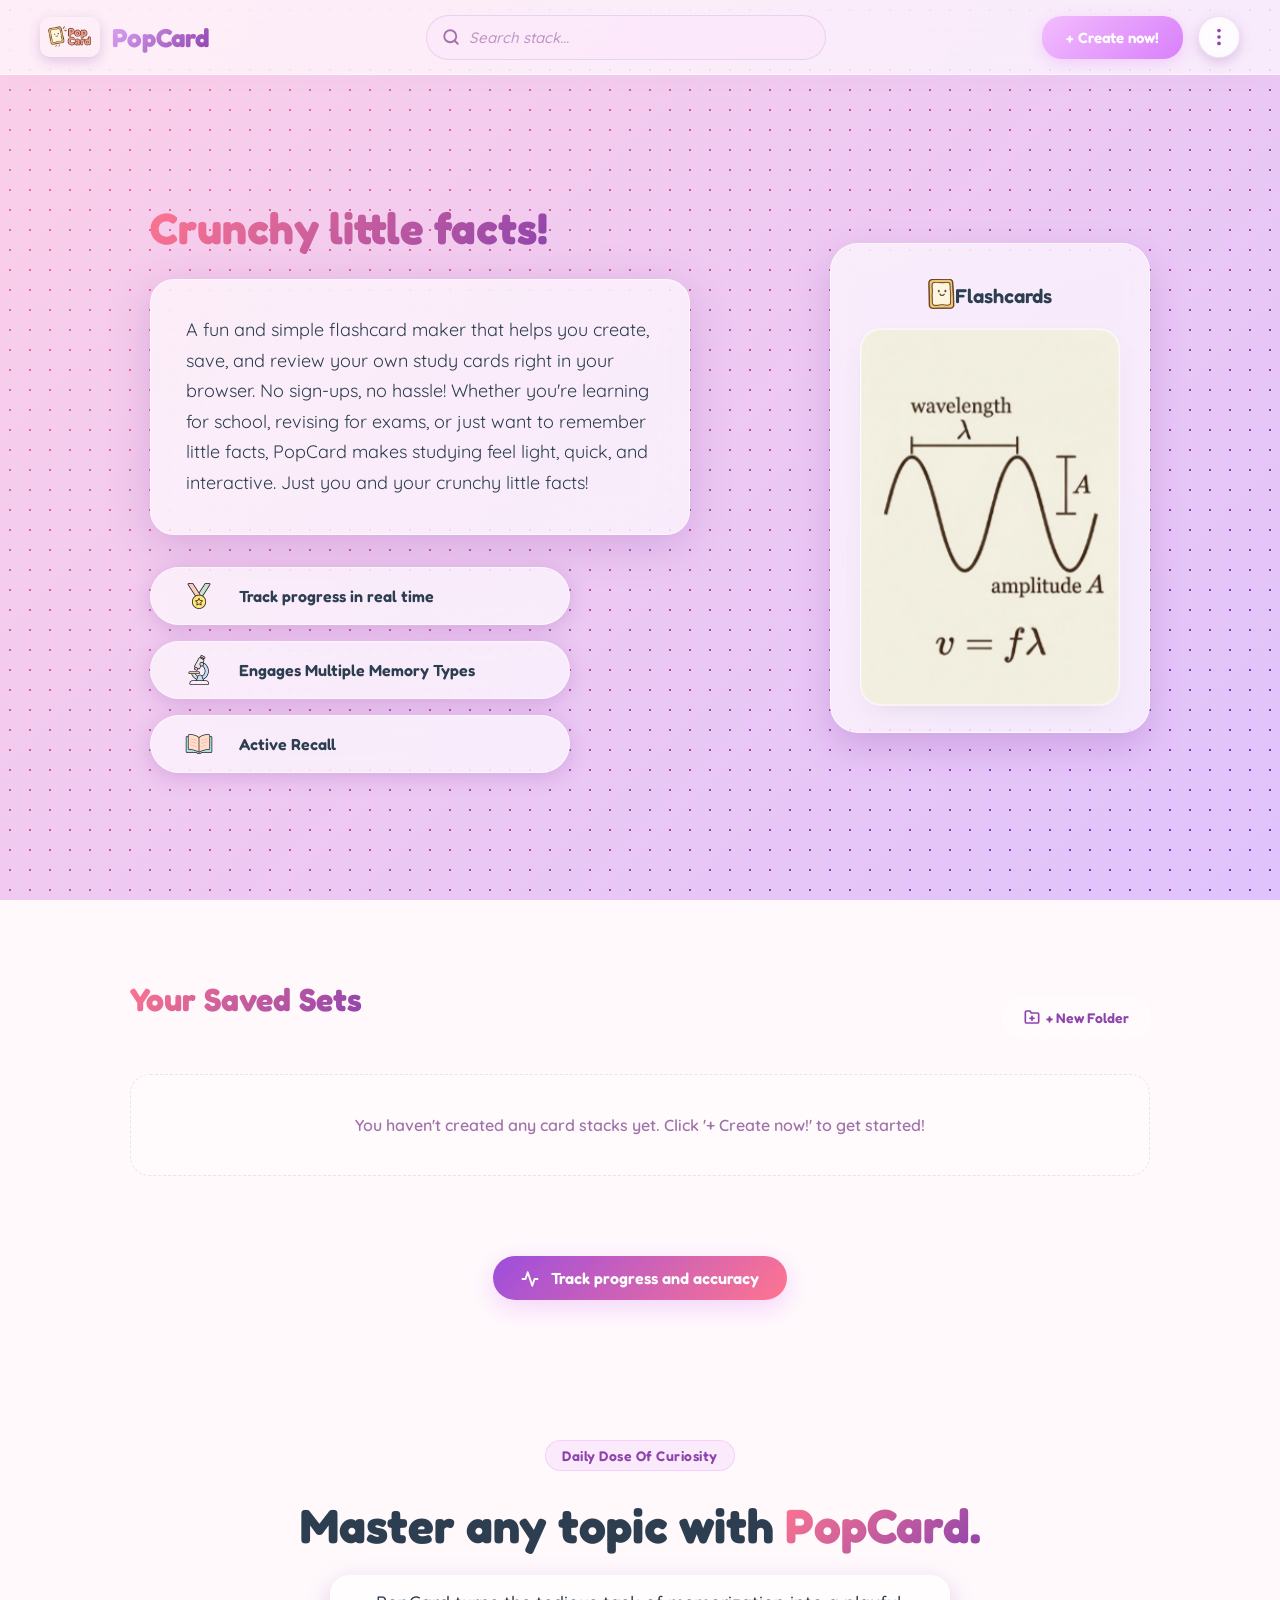
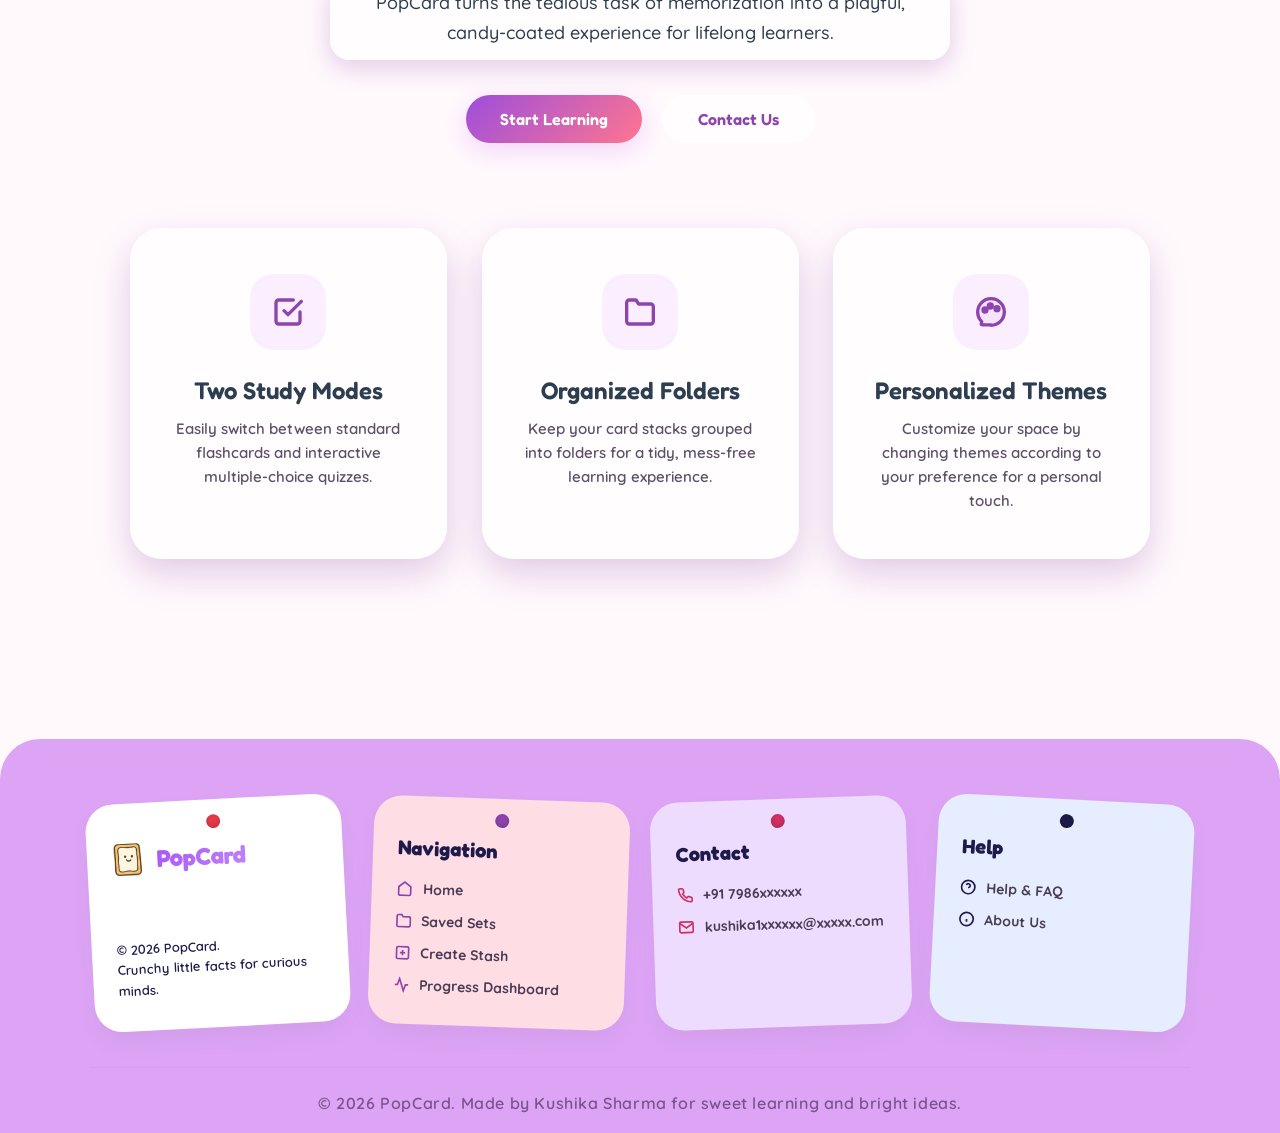
==== index.html @ 7a0cf5c8 "removed the 'time spent card'" ====
<!DOCTYPE html>
<html lang="en">

<head>
  <meta charset="UTF-8" />
  <meta name="viewport" content="width=device-width, initial-scale=1.0" />
  <title>PopCard!</title>
  <link rel="icon" type="image/png" sizes="64x64" href="images/logo4.png" />
  <link rel="stylesheet" href="landing.css" />
</head>

<body>
  <nav class="navbar">
    <div class="logo-container" onclick="showView('home')">
      <img src="images/ChatGPT Image Sep 6, 2025, 10_44_31 PM.png" alt="PopCard Logo" />
      <h1>PopCard</h1>
    </div>
    <div class="search-container">
      <svg class="search-icon" width="18" height="18" viewBox="0 0 24 24" fill="none" stroke="currentColor" stroke-width="2.5" stroke-linecap="round" stroke-linejoin="round">
        <circle cx="11" cy="11" r="8"></circle>
        <line x1="21" y1="21" x2="16.65" y2="16.65"></line>
      </svg>
      <input type="text" placeholder="Search stack..." class="search-bar" />
    </div>

    <div class="navbar-actions-group">
      <button id="navbar-create-btn" onclick="showView('create')">+ Create now!</button>
      <button id="navbar-back-btn" class="back-btn" onclick="showView('home')" style="display: none;">
        <svg width="16" height="16" viewBox="0 0 24 24" fill="none" stroke="currentColor" stroke-width="2.5"
          stroke-linecap="round" stroke-linejoin="round" style="margin-right: 2px;">
          <line x1="19" y1="12" x2="5" y2="12"></line>
          <polyline points="12 19 5 12 12 5"></polyline>
        </svg>
        Back to Home
      </button>

      <div class="settings-container">
        <button id="settings-menu-btn" class="settings-menu-btn" onclick="toggleSettingsDropdown(event)" title="Settings">
          <svg width="22" height="22" viewBox="0 0 24 24" fill="currentColor" style="display: block;">
            <circle cx="12" cy="5" r="2"></circle>
            <circle cx="12" cy="12" r="2"></circle>
            <circle cx="12" cy="19" r="2"></circle>
          </svg>
        </button>
        <span id="user-greeting" class="user-greeting" style="display: none;"></span>
        <div id="settings-dropdown" class="settings-dropdown">
          <button class="settings-item" onclick="promptForNickname()">
            <svg width="16" height="16" viewBox="0 0 24 24" fill="none" stroke="currentColor" stroke-width="2.2" stroke-linecap="round" stroke-linejoin="round" style="margin-right: 8px;"><path d="M20 21v-2a4 4 0 0 0-4-4H8a4 4 0 0 0-4 4v2"></path><circle cx="12" cy="7" r="4"></circle></svg>
            <span id="nickname-item-text">Add Nickname</span>
          </button>
          <div class="theme-selector-container">
            <button class="settings-item" onclick="toggleThemeSelector(event)">
              <svg width="16" height="16" viewBox="0 0 24 24" fill="none" stroke="currentColor" stroke-width="2.2" stroke-linecap="round" stroke-linejoin="round" style="margin-right: 8px;"><path d="M12 2v2M12 20v2M4.93 4.93l1.41 1.41M17.66 17.66l1.41 1.41M2 12h2M20 12h2M6.34 17.66l-1.41 1.41M19.07 4.93l-1.41 1.41"></path><circle cx="12" cy="12" r="5"></circle></svg>
              <span>Change Theme</span>
              <svg id="theme-chevron" width="12" height="12" viewBox="0 0 24 24" fill="none" stroke="currentColor" stroke-width="2.5" stroke-linecap="round" stroke-linejoin="round" style="margin-left: auto; transition: transform 0.3s ease;"><polyline points="6 9 12 15 18 9"></polyline></svg>
            </button>
            <div id="theme-options" class="theme-options">
              <!-- Row 1 -->
              <div class="theme-choice-wrapper" onclick="selectTheme(event, '')">
                <button class="theme-circle-btn" data-theme="" title="Sweet Lavender (Default)" style="background: linear-gradient(135deg, #fbcfe8, #e0c3fc); pointer-events: none;"></button>
                <span class="theme-label">Lavender <em class="theme-default-tag">Default</em></span>
              </div>
              <div class="theme-choice-wrapper" onclick="selectTheme(event, 'theme-sunset')">
                <button class="theme-circle-btn" data-theme="theme-sunset" title="Sunset Gold" style="background: linear-gradient(135deg, #fed7aa, #fca5a5); pointer-events: none;"></button>
                <span class="theme-label">Sunset Gold</span>
              </div>
              <div class="theme-choice-wrapper" onclick="selectTheme(event, 'theme-ocean')">
                <button class="theme-circle-btn" data-theme="theme-ocean" title="Ocean Breeze" style="background: linear-gradient(135deg, #ccfbf1, #a5f3fc); pointer-events: none;"></button>
                <span class="theme-label">Ocean Breeze</span>
              </div>
              <!-- Row 2 -->
              <div class="theme-choice-wrapper" onclick="selectTheme(event, 'theme-forest')">
                <button class="theme-circle-btn" data-theme="theme-forest" title="Forest Moss" style="background: linear-gradient(135deg, #dcfce7, #bbf7d0); pointer-events: none;"></button>
                <span class="theme-label">Forest Moss</span>
              </div>
              <div class="theme-choice-wrapper" onclick="selectTheme(event, 'theme-nebula')">
                <button class="theme-circle-btn" data-theme="theme-nebula" title="Mystic Nebula" style="background: linear-gradient(135deg, #ff007f, #ff79c6); pointer-events: none;"></button>
                <span class="theme-label">Mystic Nebula</span>
              </div>
              <div class="theme-choice-wrapper" onclick="selectTheme(event, 'theme-darkblue')">
                <button class="theme-circle-btn" data-theme="theme-darkblue" title="Midnight Abyss" style="background: linear-gradient(135deg, #0b1329, #38bdf8); pointer-events: none;"></button>
                <span class="theme-label">Midnight Abyss</span>
              </div>
              <!-- Row 3 -->
              <div class="theme-choice-wrapper" onclick="selectTheme(event, 'theme-darkgreen')">
                <button class="theme-circle-btn" data-theme="theme-darkgreen" title="Emerald Shadow" style="background: linear-gradient(135deg, #022c22, #34d399); pointer-events: none;"></button>
                <span class="theme-label">Emerald Shadow</span>
              </div>
              <div class="theme-choice-wrapper" onclick="selectTheme(event, 'theme-darkpurple')">
                <button class="theme-circle-btn" data-theme="theme-darkpurple" title="Obsidian Gold" style="background: linear-gradient(135deg, #09090b, #d4af37); pointer-events: none;"></button>
                <span class="theme-label">Obsidian Gold</span>
              </div>
            </div>
          </div>
          <button class="settings-item" onclick="showView('stats')">
            <svg width="16" height="16" viewBox="0 0 24 24" fill="none" stroke="currentColor" stroke-width="2.2" stroke-linecap="round" stroke-linejoin="round" style="margin-right: 8px;"><polyline points="22 12 18 12 15 21 9 3 6 12 2 12"></polyline></svg>
            <span>Track Progress</span>
          </button>
          <div class="settings-divider"></div>
          <button class="settings-item clear-data-btn" onclick="clearAllDataPrompt()">
            <svg width="16" height="16" viewBox="0 0 24 24" fill="none" stroke="currentColor" stroke-width="2.2" stroke-linecap="round" stroke-linejoin="round" style="margin-right: 8px;"><polyline points="3 6 5 6 21 6"></polyline><path d="M19 6v14a2 2 0 0 1-2 2H7a2 2 0 0 1-2-2V6m3 0V4a2 2 0 0 1 2-2h4a2 2 0 0 1 2 2v2"></path></svg>
            Clear All Data
          </button>
        </div>
      </div>
    </div>
  </nav>

  <!-- Dynamic SPA Home View -->
  <div id="home-view" class="view-container">
    <section class="facts-section">
      <div class="text-content">
        <div class="outbox">
          <h2 class="heading">Crunchy little facts!</h2>
          <p class="parallax-card">
            <span class="parallax-content">
              A fun and simple flashcard maker that helps you create, save, and
              review your own study cards right in your browser. No sign-ups, no
              hassle! Whether you're learning for school, revising for exams, or
              just want to remember little facts, PopCard makes studying feel
              light, quick, and interactive. Just you and your crunchy little
              facts!
            </span>
          </p>
          <div class="isection">
            <div class="onei" onclick="this.classList.toggle('expanded')">
              <div class="onei-header">
                <img src="images/medal.png" height="50px" class="icon">
                <span class="itext"> Track progress in real time</span>
              </div>
              <div class="onei-content">
                Watch your knowledge grow! The app instantly updates your scores and mastery levels after each session, helping you pinpoint exactly what needs more focus.
              </div>
            </div>
            <div class="onei" onclick="this.classList.toggle('expanded')">
              <div class="onei-header">
                <img src="images/micro.png" height="50px" class="icon">
                <span class="itext"> Engages Multiple Memory Types</span>
              </div>
              <div class="onei-content">
                Combine visual cues, text, and physical interaction to stimulate multiple memory pathways, making information stick much faster than passive reading.
              </div>
            </div>
            <div class="onei" onclick="this.classList.toggle('expanded')">
              <div class="onei-header">
                <img src="images/book22.png" height="50px" class="icon">
                <span class="itext"> Active Recall</span>
              </div>
              <div class="onei-content">
                Instead of simply re-reading notes, our flashcards force your brain to actively search for answers, creating stronger neural connections.
              </div>
            </div>
          </div>
        </div>
      </div>

      <div class="green-box">
        <div class="flashcard-header">
          <div class="flashcard-icon"> <img src="images/logo4.png" height="30px"> </div>
          <h3>Flashcards</h3>
        </div>

        <div class="card-stack">
          <div class="flashcard stack-0">
            <img src="images/cell.png" alt="Primary Cell Organelles">
          </div>
          <div class="flashcard stack-1">
            <img src="images/wave.png" alt="Wave Physics">
          </div>
          <div class="flashcard stack-2">
            <img src="images/revolution.png" alt="Ages of Revolution">
          </div>
          <div class="flashcard stack-3">
            <img src="images/cone.png" alt="Volume of a Cone">
          </div>
        </div>
      </div>
    </section>

    <section class="prevCards">
      <div class="prev-cards-header">
        <h2 id="prev-cards-title">Your Saved Sets</h2>
        <div id="prev-cards-actions" class="header-actions">
          <button id="create-folder-btn" class="folder-action-btn" onclick="createFolderPrompt()">
            <svg width="16" height="16" viewBox="0 0 24 24" fill="none" stroke="currentColor" stroke-width="2.5" stroke-linecap="round" stroke-linejoin="round">
              <path d="M22 19a2 2 0 0 1-2 2H4a2 2 0 0 1-2-2V5a2 2 0 0 1 2-2h5l2 3h9a2 2 0 0 1 2 2z"></path>
              <line x1="12" y1="11" x2="12" y2="17"></line>
              <line x1="9" y1="14" x2="15" y2="14"></line>
            </svg>
            + New Folder
          </button>
        </div>
      </div>

      <div id="folder-breadcrumb" class="folder-breadcrumb" style="display: none;">
        <div style="display: flex; align-items: center;">
          <span class="breadcrumb-home" onclick="exitFolderView()">Stacks</span> &nbsp;&gt;&nbsp; <span id="breadcrumb-folder-name" class="breadcrumb-current">Folder Name</span>
        </div>
        <button class="btn-secondary" style="padding: 6px 14px; font-size: 13px;" onclick="exitFolderView()">Go Back to Main</button>
      </div>

      <div id="saved-sets-grid" class="cards-grid">
        <!-- Dynamically loaded card sets will be injected here -->
      </div>
      
      <div style="text-align: center; margin-top: 80px; margin-bottom: -40px;">
        <button class="btn-primary-feature" style="padding: 12px 28px; font-size: 16px; width: auto; border-radius: 30px;" onclick="showView('stats')">
          <svg width="18" height="18" viewBox="0 0 24 24" fill="none" stroke="currentColor" stroke-width="2.5" stroke-linecap="round" stroke-linejoin="round" style="margin-right: 8px; vertical-align: -4px;"><polyline points="22 12 18 12 15 21 9 3 6 12 2 12"></polyline></svg>
          Track progress and accuracy
        </button>
      </div>
    </section>

    <!-- Premium Value Showcase Section -->
    <section class="features-section">
      <div class="features-badge">Daily Dose of Curiosity</div>
      <h2 class="features-title">Master any topic with <span>PopCard.</span></h2>
      <p class="features-subtitle">PopCard turns the tedious task of memorization into a playful, candy-coated
        experience for lifelong learners.</p>

      <div class="features-buttons">
        <button class="btn-primary-feature" onclick="showView('create')">Start Learning</button>
        <button class="btn-secondary-feature"
          onclick="document.querySelector('.landing-footer').scrollIntoView({ behavior: 'smooth' });">Contact Us</button>
      </div>

      <div class="features-grid">
        <div class="feature-card parallax-card">
          <div class="feature-icon icon-purple">
            <svg xmlns="http://www.w3.org/2000/svg" width="32" height="32" viewBox="0 0 24 24" fill="none"
              stroke="currentColor" stroke-width="2.5" stroke-linecap="round" stroke-linejoin="round"
              class="feather feather-check-square">
              <polyline points="9 11 12 14 22 4"></polyline>
              <path d="M21 12v7a2 2 0 0 1-2 2H5a2 2 0 0 1-2-2V5a2 2 0 0 1 2-2h11"></path>
            </svg>
          </div>
          <h3>Two Study Modes</h3>
          <p>Easily switch between standard flashcards and interactive multiple-choice quizzes.</p>
        </div>

        <div class="feature-card parallax-card">
          <div class="feature-icon icon-pink">
            <svg xmlns="http://www.w3.org/2000/svg" width="32" height="32" viewBox="0 0 24 24" fill="none"
              stroke="currentColor" stroke-width="2.5" stroke-linecap="round" stroke-linejoin="round"
              class="feather feather-folder">
              <path d="M22 19a2 2 0 0 1-2 2H4a2 2 0 0 1-2-2V5a2 2 0 0 1 2-2h5l2 3h9a2 2 0 0 1 2 2z"></path>
            </svg>
          </div>
          <h3>Organized Folders</h3>
          <p>Keep your card stacks grouped into folders for a tidy, mess-free learning experience.</p>
        </div>

        <div class="feature-card parallax-card">
          <div class="feature-icon icon-lavender">
            <svg xmlns="http://www.w3.org/2000/svg" width="32" height="32" viewBox="0 0 24 24" fill="none"
              stroke="currentColor" stroke-width="2.5" stroke-linecap="round" stroke-linejoin="round"
              class="feather feather-palette">
              <path
                d="M12 22C17.5228 22 22 17.5228 22 12C22 6.47715 17.5228 2 12 2C6.47715 2 2 6.47715 2 12C2 14.7255 3.09032 17.1962 4.85857 19C5.03443 19.1759 5.09914 19.4319 5.02452 19.6708L4.69736 20.7177C4.5453 21.2043 4.90731 21.6999 5.41686 21.6999H12Z"
                fill="rgba(221, 164, 245, 0.15)" />
              <circle cx="7.5" cy="10.5" r="1.5" fill="currentColor" />
              <circle cx="11.5" cy="7.5" r="1.5" fill="currentColor" />
              <circle cx="16.5" cy="9.5" r="1.5" fill="currentColor" />
            </svg>
          </div>
          <h3>Personalized Themes</h3>
          <p>Customize your space by changing themes according to your preference for a personal touch.</p>
        </div>
      </div>


    </section>

    <!-- Playful Note Footer -->
    <footer class="landing-footer">
      <div class="footer-cards-container">
        
        <!-- Card 1: Brand -->
        <div class="footer-card f-card-white">
          <div class="f-pin pin-red"></div>
          <div class="f-brand">
            <div class="f-logo-box">
              <img src="images/toast-logo.png" alt="PopCard" />
            </div>
            <h3>PopCard</h3>
          </div>
          <p class="f-desc">
            &copy; 2026 PopCard.<br/>
            Crunchy little facts for curious minds.
          </p>
        </div>

        <!-- Card 2: Navigation -->
        <div class="footer-card f-card-pink">
          <div class="f-pin pin-purple"></div>
          <h4>Navigation</h4>
          <ul class="f-links">
            <li>
              <svg width="16" height="16" viewBox="0 0 24 24" fill="none" stroke="currentColor" stroke-width="2.5"><path d="M3 9l9-7 9 7v11a2 2 0 0 1-2 2H5a2 2 0 0 1-2-2z"></path></svg>
              <a href="#" onclick="showView('home'); return false;">Home</a>
            </li>
            <li>
              <svg width="16" height="16" viewBox="0 0 24 24" fill="none" stroke="currentColor" stroke-width="2.5"><path d="M22 19a2 2 0 0 1-2 2H4a2 2 0 0 1-2-2V5a2 2 0 0 1 2-2h5l2 3h9a2 2 0 0 1 2 2z"></path></svg>
              <a href="#saved-sets-grid" onclick="document.querySelector('.prevCards').scrollIntoView({ behavior: 'smooth' }); return false;">Saved Sets</a>
            </li>
            <li>
              <svg width="16" height="16" viewBox="0 0 24 24" fill="none" stroke="currentColor" stroke-width="2.5"><rect x="3" y="3" width="18" height="18" rx="2" ry="2"></rect><line x1="12" y1="8" x2="12" y2="16"></line><line x1="8" y1="12" x2="16" y2="12"></line></svg>
              <a href="#" onclick="showView('create'); return false;">Create Stash</a>
            </li>
            <li>
              <svg width="16" height="16" viewBox="0 0 24 24" fill="none" stroke="currentColor" stroke-width="2.5"><polyline points="22 12 18 12 15 21 9 3 6 12 2 12"></polyline></svg>
              <a href="#" onclick="showView('stats'); return false;">Progress Dashboard</a>
            </li>
          </ul>
        </div>

        <!-- Card 3: Contact -->
        <div class="footer-card f-card-purple">
          <div class="f-pin pin-magenta"></div>
          <h4>Contact</h4>
          <ul class="f-links">
            <li>
              <svg width="16" height="16" viewBox="0 0 24 24" fill="none" stroke="currentColor" stroke-width="2.5"><path d="M22 16.92v3a2 2 0 0 1-2.18 2 19.79 19.79 0 0 1-8.63-3.07 19.5 19.5 0 0 1-6-6 19.79 19.79 0 0 1-3.07-8.67A2 2 0 0 1 4.11 2h3a2 2 0 0 1 2 1.72 12.84 12.84 0 0 0 .7 2.81 2 2 0 0 1-.45 2.11L8.09 9.91a16 16 0 0 0 6 6l1.27-1.27a2 2 0 0 1 2.11-.45 12.84 12.84 0 0 0 2.81.7A2 2 0 0 1 22 16.92z"></path></svg>
              <span>+91 7986xxxxxx</span>
            </li>
            <li>
              <svg width="16" height="16" viewBox="0 0 24 24" fill="none" stroke="currentColor" stroke-width="2.5"><path d="M4 4h16c1.1 0 2 .9 2 2v12c0 1.1-.9 2-2 2H4c-1.1 0-2-.9-2-2V6c0-1.1.9-2 2-2z"></path><polyline points="22,6 12,13 2,6"></polyline></svg>
              <span>kushika1xxxxxx@xxxxx.com</span>
            </li>
          </ul>
        </div>

        <!-- Card 4: Help -->
        <div class="footer-card f-card-blue">
          <div class="f-pin pin-dark"></div>
          <h4>Help</h4>
          <ul class="f-links">
            <li>
              <svg width="16" height="16" viewBox="0 0 24 24" fill="none" stroke="currentColor" stroke-width="2.5"><circle cx="12" cy="12" r="10"></circle><path d="M9.09 9a3 3 0 0 1 5.83 1c0 2-3 3-3 3"></path><line x1="12" y1="17" x2="12.01" y2="17"></line></svg>
              <a href="#" onclick="showFaqModal(); return false;">Help & FAQ</a>
            </li>
            <li>
              <svg width="16" height="16" viewBox="0 0 24 24" fill="none" stroke="currentColor" stroke-width="2.5"><circle cx="12" cy="12" r="10"></circle><line x1="12" y1="16" x2="12" y2="12"></line><line x1="12" y1="8" x2="12.01" y2="8"></line></svg>
              <a href="#" onclick="showCustomAlert('Designed for students, creators, overthinkers, late-night revisers, and anyone trying to keep information from escaping their brain five minutes later, PopCards transforms notes into clean, interactive flashcards that feel satisfying to use. The experience is built around clarity and comfort, with smooth interactions, cozy visuals, and a distraction-free environment that helps learning feel less overwhelming.'); return false;">About Us</a>
            </li>
          </ul>
        </div>

      </div>

      <div class="footer-bottom-bar">
        <p class="footer-copy">&copy; 2026 PopCard. Made by Kushika Sharma for sweet learning and bright ideas.</p>
      </div>
  </div>

  <!-- Dynamic SPA Stats View -->
  <div id="stats-view" class="view-container" style="display: none; max-width: 1000px; min-height: calc(100vh - 85px); height: auto; padding: 3vh 20px 8vh 20px; margin: 0 auto; flex-direction: column; justify-content: flex-start; gap: 3vh; overflow-y: auto; box-sizing: border-box;">
    
    <div class="stats-top-row">
      <div class="stat-summary-card">
        <div class="stat-icon-wrapper"><svg width="20" height="20" viewBox="0 0 24 24" fill="none" stroke="var(--theme-primary)" stroke-width="2" stroke-linecap="round" stroke-linejoin="round"><path d="M21 16V8a2 2 0 0 0-1-1.73l-7-4a2 2 0 0 0-2 0l-7 4A2 2 0 0 0 3 8v8a2 2 0 0 0 1 1.73l7 4a2 2 0 0 0 2 0l7-4A2 2 0 0 0 21 16z"></path><polyline points="3.27 6.96 12 12.01 20.73 6.96"></polyline><line x1="12" y1="22.08" x2="12" y2="12"></line></svg></div>
        <div class="stat-value" id="stat-cards-reviewed">--</div>
        <div class="stat-label">Total Reviews</div>
      </div>
      <div class="stat-summary-card">
        <div class="stat-icon-wrapper"><svg width="20" height="20" viewBox="0 0 24 24" fill="none" stroke="var(--theme-primary)" stroke-width="2" stroke-linecap="round" stroke-linejoin="round"><circle cx="12" cy="12" r="10"></circle><circle cx="12" cy="12" r="6"></circle><circle cx="12" cy="12" r="2"></circle></svg></div>
        <div class="stat-value" id="stat-avg-accuracy">--</div>
        <div class="stat-label">Avg. Accuracy</div>
      </div>

      <div class="stat-summary-card">
        <div class="stat-icon-wrapper"><svg width="20" height="20" viewBox="0 0 24 24" fill="none" stroke="var(--theme-primary)" stroke-width="2" stroke-linecap="round" stroke-linejoin="round"><path d="M22 10v6M2 10l10-5 10 5-10 5z"></path><path d="M6 12v5c3 3 9 3 12 0v-5"></path></svg></div>
        <div class="stat-value" id="stat-mastered">--</div>
        <div class="stat-label">Mastered Today</div>
      </div>
    </div>

    <div class="stats-main-grid">
      <div class="stats-chart-card">
        <div class="chart-header">
          <div>
            <h3>Accuracy Tracking</h3>
            <p>Daily Performance (%) over last 7 days</p>
          </div>
          <div class="chart-target">
            <span class="target-dot"></span> Target (90%)
          </div>
        </div>
        <div class="chart-area" id="main-stats-chart">
          <!-- Bars generated via JS -->
        </div>
      </div>

      <div class="stats-side-col">
        <div class="stats-streak-card">
          <h4><svg width="14" height="14" viewBox="0 0 24 24" fill="none" stroke="currentColor" stroke-width="2" style="vertical-align:-2px;"><polygon points="13 2 3 14 12 14 11 22 21 10 12 10 13 2"></polygon></svg> 7-Day Streak</h4>
          <div class="streak-circles">
            <!-- Bubbles generated via JS -->
          </div>
          <div class="streak-days">
            <span>M</span><span>T</span><span>W</span><span>T</span><span>F</span><span>S</span><span style="color:var(--theme-primary); font-weight:bold;">S</span>
          </div>
        </div>

        <div class="stats-milestone-card">
          <div class="milestone-content">
            <h3>Crunchy Milestone!</h3>
            <p>Master 100 cards this month</p>
            <div class="milestone-progress-bg">
              <div id="milestone-bar" class="milestone-progress-fill" style="width: 0%;"></div>
            </div>
            <div class="milestone-labels">
              <span id="milestone-text">0/100</span>
              <span id="milestone-status">Keep going!</span>
            </div>
          </div>
          <div class="milestone-bg-icon">
            <svg width="40" height="40" viewBox="0 0 24 24" fill="none" stroke="rgba(255,255,255,0.15)" stroke-width="2" stroke-linecap="round" stroke-linejoin="round"><path d="M6 9H4.5a2.5 2.5 0 0 1 0-5H6"></path><path d="M18 9h1.5a2.5 2.5 0 0 0 0-5H18"></path><path d="M4 22h16"></path><path d="M10 14.66V17c0 .55-.47.98-.97 1.21C7.85 18.75 7 20.24 7 22"></path><path d="M14 14.66V17c0 .55.47.98.97 1.21C16.15 18.75 17 20.24 17 22"></path><path d="M18 2H6v7a6 6 0 0 0 12 0V2Z"></path></svg>
          </div>
        </div>
      </div>
    </div>

    <div class="badges-section" id="badges-section">
      <div class="badges-title-container">
        <h3 class="badges-title">
          <svg width="20" height="20" viewBox="0 0 24 24" fill="none" stroke="currentColor" stroke-width="2.5" style="color: var(--theme-primary);">
            <polygon points="12 2 15.09 8.26 22 9.27 17 14.14 18.18 21.02 12 17.77 5.82 21.02 7 14.14 2 9.27 8.91 8.26 12 2"></polygon>
          </svg>
          Weekly Badges
        </h3>
        <span class="badges-count-badge" id="badges-unlocked-count">0 / 6 Unlocked</span>
      </div>
      <div class="badges-carousel-wrapper" style="position: relative; display: flex; align-items: center; width: 100%;">
        <button class="badge-scroll-btn prev" onclick="scrollBadges(-1)">
          <svg width="18" height="18" viewBox="0 0 24 24" fill="none" stroke="currentColor" stroke-width="2.5" stroke-linecap="round" stroke-linejoin="round"><polyline points="15 18 9 12 15 6"></polyline></svg>
        </button>
        <div class="badges-row" id="badges-row" style="width: 100%; overflow-x: auto; scrollbar-width: none; -ms-overflow-style: none;">
          <!-- Populated via JS -->
        </div>
        <button class="badge-scroll-btn next" onclick="scrollBadges(1)">
          <svg width="18" height="18" viewBox="0 0 24 24" fill="none" stroke="currentColor" stroke-width="2.5" stroke-linecap="round" stroke-linejoin="round"><polyline points="9 18 15 12 9 6"></polyline></svg>
        </button>
      </div>
    </div>

  </div>

  <!-- Dynamic SPA Creator View -->
  <div id="creator-view" class="view-container" style="display: none;">
    <div class="creator-container">
      <div class="glass-panel">
        <div class="creator-header">
          <h2 id="creator-title">Create a Card Stack</h2>
          <p id="creator-desc">Type out the information on each card and the cue behind it to build your custom deck.</p>
        </div>

        <form id="deck-form" onsubmit="saveDeck(event)">
          <!-- Stack Name Input -->
          <div class="form-group">
            <label for="stack-name">Stack Name</label>
            <input type="text" id="stack-name" class="text-input"
              placeholder="e.g. Spanish Vocabulary, History Facts, Biology Terminology..." required autocomplete="off">
          </div>

          <!-- Stack Type Toggle -->
          <div class="form-group">
            <label>Stack Mode</label>
            <div class="mode-selector">
              <button type="button" id="mode-btn-standard" class="mode-btn active" onclick="switchStackMode('standard')">Standard Flashcards</button>
              <button type="button" id="mode-btn-mcq" class="mode-btn" onclick="switchStackMode('mcq')">Multiple Choice (MCQ)</button>
            </div>
            <input type="hidden" id="stack-type" value="standard">
          </div>

          <!-- Target Folder Selection -->
          <div class="form-group">
            <div style="display: flex; justify-content: space-between; align-items: center; margin-bottom: 8px;">
              <label style="font-family: 'Fredoka', sans-serif; font-size: 16px; font-weight: 600; color: var(--theme-card-text, #4a3c54); margin-bottom: 0;">Target Folder</label>
              <button type="button" class="create-folder-inline-btn" onclick="createFolderFromCreator()">+ Create a Folder</button>
            </div>
            
            <div class="custom-select" id="deck-folder-custom-select">
              <div class="custom-select-trigger" onclick="toggleCustomSelect(event)">
                <span id="custom-select-trigger-text">No Folder (Ungrouped)</span>
                <svg class="custom-select-arrow" width="16" height="16" viewBox="0 0 24 24" fill="none" stroke="currentColor" stroke-width="2.5" stroke-linecap="round" stroke-linejoin="round">
                  <polyline points="6 9 12 15 18 9"></polyline>
                </svg>
              </div>
              <div class="custom-select-options" id="custom-select-options-list">
                <!-- Dynamic folder options will be loaded here -->
              </div>
            </div>
            <input type="hidden" id="deck-folder-select" value="">
          </div>

          <!-- Deck Size Selector -->
          <div class="deck-controls">
            <label style="font-family: 'Fredoka', sans-serif; font-size: 16px; font-weight: 600; color: var(--theme-card-text, #4a3c54);">Cards
              in Deck</label>
            <div class="count-selector">
              <button type="button" class="count-btn" onclick="adjustCount(-1)">&minus;</button>
              <span id="count-display" class="count-display">3</span>
              <button type="button" class="count-btn" onclick="adjustCount(1)">&plus;</button>
            </div>
            <div class="action-links">
              <button type="button" class="btn-secondary" onclick="addCardRow()">+ Add Card</button>
            </div>
          </div>

          <!-- Dynamic Cards Input List -->
          <div id="cards-container" class="cards-editor-list">
            <!-- Card Row 1 -->
            <div class="card-editor-row" data-index="1">
              <div class="card-row-header">
                <span class="card-number">Card #1</span>
                <button type="button" class="delete-row-btn" onclick="deleteCardRow(this)">Delete Card</button>
              </div>
              <div class="card-inputs-grid">
                <div class="card-side-editor">
                  <label>Front: Cue or Question</label>
                  <div class="input-speech-wrapper">
                    <textarea class="card-textarea front-input" placeholder="Enter term, question, or fact..." required></textarea>
                    <button type="button" class="speech-btn" onclick="toggleVoiceTyping(this)" title="Voice Typing">
                      <svg width="16" height="16" viewBox="0 0 24 24" fill="none" stroke="currentColor" stroke-width="2.5" stroke-linecap="round" stroke-linejoin="round">
                        <path d="M12 1a3 3 0 0 0-3 3v8a3 3 0 0 0 6 0V4a3 3 0 0 0-3-3z"></path>
                        <path d="M19 10v2a7 7 0 0 1-14 0v-2"></path>
                        <line x1="12" y1="19" x2="12" y2="23"></line>
                        <line x1="8" y1="23" x2="16" y2="23"></line>
                      </svg>
                    </button>
                  </div>
                </div>
                <div class="card-side-editor">
                  <label>Back: Answer</label>
                  <div class="input-speech-wrapper">
                    <textarea class="card-textarea back-input" placeholder="Enter definition, answer, or clue..." required></textarea>
                    <button type="button" class="speech-btn" onclick="toggleVoiceTyping(this)" title="Voice Typing">
                      <svg width="16" height="16" viewBox="0 0 24 24" fill="none" stroke="currentColor" stroke-width="2.5" stroke-linecap="round" stroke-linejoin="round">
                        <path d="M12 1a3 3 0 0 0-3 3v8a3 3 0 0 0 6 0V4a3 3 0 0 0-3-3z"></path>
                        <path d="M19 10v2a7 7 0 0 1-14 0v-2"></path>
                        <line x1="12" y1="19" x2="12" y2="23"></line>
                        <line x1="8" y1="23" x2="16" y2="23"></line>
                      </svg>
                    </button>
                  </div>
                </div>
              </div>
            </div>
            <!-- Card Row 2 -->
            <div class="card-editor-row" data-index="2">
              <div class="card-row-header">
                <span class="card-number">Card #2</span>
                <button type="button" class="delete-row-btn" onclick="deleteCardRow(this)">Delete Card</button>
              </div>
              <div class="card-inputs-grid">
                <div class="card-side-editor">
                  <label>Front: Cue or Question</label>
                  <div class="input-speech-wrapper">
                    <textarea class="card-textarea front-input" placeholder="Enter term, question, or fact..." required></textarea>
                    <button type="button" class="speech-btn" onclick="toggleVoiceTyping(this)" title="Voice Typing">
                      <svg width="16" height="16" viewBox="0 0 24 24" fill="none" stroke="currentColor" stroke-width="2.5" stroke-linecap="round" stroke-linejoin="round">
                        <path d="M12 1a3 3 0 0 0-3 3v8a3 3 0 0 0 6 0V4a3 3 0 0 0-3-3z"></path>
                        <path d="M19 10v2a7 7 0 0 1-14 0v-2"></path>
                        <line x1="12" y1="19" x2="12" y2="23"></line>
                        <line x1="8" y1="23" x2="16" y2="23"></line>
                      </svg>
                    </button>
                  </div>
                </div>
                <div class="card-side-editor">
                  <label>Back: Answer</label>
                  <div class="input-speech-wrapper">
                    <textarea class="card-textarea back-input" placeholder="Enter definition, answer, or clue..." required></textarea>
                    <button type="button" class="speech-btn" onclick="toggleVoiceTyping(this)" title="Voice Typing">
                      <svg width="16" height="16" viewBox="0 0 24 24" fill="none" stroke="currentColor" stroke-width="2.5" stroke-linecap="round" stroke-linejoin="round">
                        <path d="M12 1a3 3 0 0 0-3 3v8a3 3 0 0 0 6 0V4a3 3 0 0 0-3-3z"></path>
                        <path d="M19 10v2a7 7 0 0 1-14 0v-2"></path>
                        <line x1="12" y1="19" x2="12" y2="23"></line>
                        <line x1="8" y1="23" x2="16" y2="23"></line>
                      </svg>
                    </button>
                  </div>
                </div>
              </div>
            </div>
            <!-- Card Row 3 -->
            <div class="card-editor-row" data-index="3">
              <div class="card-row-header">
                <span class="card-number">Card #3</span>
                <button type="button" class="delete-row-btn" onclick="deleteCardRow(this)">Delete Card</button>
              </div>
              <div class="card-inputs-grid">
                <div class="card-side-editor">
                  <label>Front: Cue or Question</label>
                  <div class="input-speech-wrapper">
                    <textarea class="card-textarea front-input" placeholder="Enter term, question, or fact..." required></textarea>
                    <button type="button" class="speech-btn" onclick="toggleVoiceTyping(this)" title="Voice Typing">
                      <svg width="16" height="16" viewBox="0 0 24 24" fill="none" stroke="currentColor" stroke-width="2.5" stroke-linecap="round" stroke-linejoin="round">
                        <path d="M12 1a3 3 0 0 0-3 3v8a3 3 0 0 0 6 0V4a3 3 0 0 0-3-3z"></path>
                        <path d="M19 10v2a7 7 0 0 1-14 0v-2"></path>
                        <line x1="12" y1="19" x2="12" y2="23"></line>
                        <line x1="8" y1="23" x2="16" y2="23"></line>
                      </svg>
                    </button>
                  </div>
                </div>
                <div class="card-side-editor">
                  <label>Back: Answer</label>
                  <div class="input-speech-wrapper">
                    <textarea class="card-textarea back-input" placeholder="Enter definition, answer, or clue..." required></textarea>
                    <button type="button" class="speech-btn" onclick="toggleVoiceTyping(this)" title="Voice Typing">
                      <svg width="16" height="16" viewBox="0 0 24 24" fill="none" stroke="currentColor" stroke-width="2.5" stroke-linecap="round" stroke-linejoin="round">
                        <path d="M12 1a3 3 0 0 0-3 3v8a3 3 0 0 0 6 0V4a3 3 0 0 0-3-3z"></path>
                        <path d="M19 10v2a7 7 0 0 1-14 0v-2"></path>
                        <line x1="12" y1="19" x2="12" y2="23"></line>
                        <line x1="8" y1="23" x2="16" y2="23"></line>
                      </svg>
                    </button>
                  </div>
                </div>
              </div>
            </div>
          </div>

          <!-- Submit Area -->
          <div class="submit-area">
            <button type="submit" id="save-deck-btn" class="save-deck-btn">Save Stack</button>
          </div>
        </form>
      </div>
    </div>
  </div>
  <script>
    document.addEventListener('DOMContentLoaded', () => {
      // --- Hamburger Settings & Themes Controller ---
      window.toggleSettingsDropdown = function (event) {
        if (event) event.stopPropagation();
        const dropdown = document.getElementById('settings-dropdown');
        if (dropdown) {
          dropdown.classList.toggle('active');
        }
      };

      // Close dropdown if clicking outside
      document.addEventListener('click', (e) => {
        const dropdown = document.getElementById('settings-dropdown');
        const settingsContainer = document.querySelector('.settings-container');
        if (dropdown && settingsContainer && !settingsContainer.contains(e.target)) {
          dropdown.classList.remove('active');
        }
      });

      // Customized Prompt for Nickname
      window.showNicknamePrompt = function (message, placeholder, defaultValue, callback) {
        const overlay = document.createElement('div');
        overlay.className = 'custom-popup-overlay';

        const box = document.createElement('div');
        box.className = 'custom-popup-box';
        box.innerHTML = `
            <div class="custom-popup-header">
              <div class="custom-popup-icon">
                <svg width="40" height="40" viewBox="0 0 24 24" fill="none" stroke="var(--theme-primary)" stroke-width="2.5" stroke-linecap="round" stroke-linejoin="round" style="filter: drop-shadow(0 2px 8px var(--theme-secondary-glow));"><path d="M20 21v-2a4 4 0 0 0-4-4H8a4 4 0 0 0-4 4v2"></path><circle cx="12" cy="7" r="4"></circle></svg>
              </div>
              <h3>Choose Nickname</h3>
            </div>
            <div class="custom-popup-message" style="margin-bottom: 15px;">${message}</div>
            <div style="padding: 0 25px 15px 25px;">
              <input type="text" id="nickname-prompt-input" class="text-input" placeholder="${placeholder}" value="${defaultValue}" autocomplete="off" style="width: 100%; border: 1px solid var(--theme-input-border); border-radius: 12px; padding: 10px 14px; font-family: 'Quicksand', sans-serif; font-size: 15px;">
            </div>
            <div class="custom-popup-buttons">
              <button class="custom-popup-btn custom-popup-btn-secondary">Cancel</button>
              <button class="custom-popup-btn custom-popup-btn-primary">Save</button>
            </div>
          `;

        overlay.appendChild(box);
        document.body.appendChild(overlay);

        setTimeout(() => overlay.classList.add('active'), 10);

        const input = box.querySelector('#nickname-prompt-input');
        const cancelBtn = box.querySelector('.custom-popup-btn-secondary');
        const saveBtn = box.querySelector('.custom-popup-btn-primary');

        setTimeout(() => input.focus(), 150);

        cancelBtn.onclick = () => {
          overlay.classList.remove('active');
          setTimeout(() => overlay.remove(), 300);
        };

        const submitAction = () => {
          const val = input.value.trim();
          overlay.classList.remove('active');
          setTimeout(() => {
            overlay.remove();
            callback(val);
          }, 300);
        };

        saveBtn.onclick = submitAction;
        input.onkeydown = (e) => {
          if (e.key === 'Enter') submitAction();
        };
      };

      window.promptForNickname = function () {
        // Dismiss dropdown
        const dropdown = document.getElementById('settings-dropdown');
        if (dropdown) dropdown.classList.remove('active');

        const currentNickname = localStorage.getItem('popcard_nickname') || '';
        window.showNicknamePrompt(
          "Enter your name to personalize your study space:",
          "Your nickname...",
          currentNickname,
          (name) => {
            if (name) {
              localStorage.setItem('popcard_nickname', name);
            } else {
              localStorage.removeItem('popcard_nickname');
            }
            updateNicknameUI();
          }
        );
      };

      window.updateNicknameUI = function () {
        const name = localStorage.getItem('popcard_nickname');
        const greetingSpan = document.getElementById('user-greeting');
        const nicknameItemText = document.getElementById('nickname-item-text');
        const settingsMenuBtn = document.getElementById('settings-menu-btn');

        const catFaceSvg = `<svg width="100%" height="100%" viewBox="0 0 24 24" fill="none" style="display: block; border-radius: 50%;">
  <circle cx="12" cy="12" r="11.5" fill="#e1dbf7" />
  <!-- Left Ear -->
  <path d="M5 10.5 L3.5 4 L9 9 Z" fill="#b5adbe" stroke="#4a3c54" stroke-width="1.2" stroke-linejoin="round" />
  <path d="M5.5 9.8 L4.1 4.9 L8.3 8.3 Z" fill="#ffb7b2" />
  <!-- Right Ear -->
  <path d="M19 10.5 L20.5 4 L15 9 Z" fill="#b5adbe" stroke="#4a3c54" stroke-width="1.2" stroke-linejoin="round" />
  <path d="M18.5 9.8 L19.9 4.9 L15.7 8.3 Z" fill="#ffb7b2" />
  <!-- Head Outline -->
  <path d="M4.5 12.5 C4.5 17.5 7.8 20.5 12 20.5 C16.2 20.5 19.5 17.5 19.5 12.5 C19.5 9.5 16.5 9.5 12 9.5 C7.5 9.5 4.5 9.5 4.5 12.5 Z" fill="#ffffff" stroke="#4a3c54" stroke-width="1.2" stroke-linejoin="round" />
  <!-- Grey Forehead Patches -->
  <path d="M4.6 12.5 C4.6 10 7.5 9.5 10 11.5 C9 14 6.5 15.5 4.8 15.8 C4.7 14.8 4.6 13.7 4.6 12.5 Z" fill="#b5adbe" />
  <path d="M19.4 12.5 C19.4 10 16.5 9.5 14 11.5 C15 14 17.5 15.5 19.2 15.8 C19.3 14.8 19.4 13.7 19.4 12.5 Z" fill="#b5adbe" />
  <!-- Forehead Stripes -->
  <path d="M11 9.8 V12" stroke="#8c8295" stroke-width="0.8" stroke-linecap="round" />
  <path d="M12 9.8 V12.5" stroke="#8c8295" stroke-width="0.8" stroke-linecap="round" />
  <path d="M13 9.8 V12" stroke="#8c8295" stroke-width="0.8" stroke-linecap="round" />
  <!-- Eyes -->
  <circle cx="8" cy="14" r="1.3" fill="#2d2533" />
  <circle cx="7.6" cy="13.6" r="0.4" fill="#ffffff" />
  <circle cx="16" cy="14" r="1.3" fill="#2d2533" />
  <circle cx="15.6" cy="13.6" r="0.4" fill="#ffffff" />
  <!-- Nose -->
  <polygon points="11.3,15 12.7,15 12,15.7" fill="#ff9ebb" stroke="#4a3c54" stroke-width="0.4" stroke-linejoin="round" />
  <!-- Mouth -->
  <path d="M10.8 16.3 C11.2 16.8 12 16.8 12 16.3 C12 16.8 12.8 16.8 13.2 16.3" stroke="#4a3c54" stroke-width="1.2" stroke-linecap="round" fill="none" />
  <!-- Whiskers -->
  <path d="M5.5 14.5 H2" stroke="#4a3c54" stroke-width="0.8" stroke-linecap="round" />
  <path d="M5.5 15.8 L2.5 16.5" stroke="#4a3c54" stroke-width="0.8" stroke-linecap="round" />
  <path d="M18.5 14.5 H22" stroke="#4a3c54" stroke-width="0.8" stroke-linecap="round" />
  <path d="M18.5 15.8 L21.5 16.5" stroke="#4a3c54" stroke-width="0.8" stroke-linecap="round" />
</svg>`;

        const dotsSvg = `<svg width="22" height="22" viewBox="0 0 24 24" fill="currentColor" style="display: block;">
  <circle cx="12" cy="5" r="2"></circle>
  <circle cx="12" cy="12" r="2"></circle>
  <circle cx="12" cy="19" r="2"></circle>
</svg>`;

        if (name) {
          if (settingsMenuBtn) {
            settingsMenuBtn.innerHTML = catFaceSvg;
          }
          if (greetingSpan) {
            greetingSpan.innerHTML = `Hi, <strong>${name}</strong> !`;
            greetingSpan.style.display = 'block';
          }
          if (nicknameItemText) {
            nicknameItemText.textContent = "Change Nickname";
          }
        } else {
          if (settingsMenuBtn) {
            settingsMenuBtn.innerHTML = dotsSvg;
          }
          if (greetingSpan) {
            greetingSpan.style.display = 'none';
            greetingSpan.innerHTML = '';
          }
          if (nicknameItemText) {
            nicknameItemText.textContent = "Add Nickname";
          }
        }
      };

      // Theme Dynamic Selector Layer
      const THEMES = [
        { class: '', name: 'Sweet Lavender (Default)' },
        { class: 'theme-sunset', name: 'Sunset Gold' },
        { class: 'theme-ocean', name: 'Ocean Breeze' },
        { class: 'theme-forest', name: 'Forest Moss' },
        { class: 'theme-nebula', name: 'Mystic Nebula' },
        { class: 'theme-darkblue', name: 'Midnight Abyss' },
        { class: 'theme-darkgreen', name: 'Emerald Shadow' },
        { class: 'theme-darkpurple', name: 'Obsidian Gold' }
      ];

      window.toggleThemeSelector = function (event) {
        if (event) {
          event.stopPropagation();
        }
        const options = document.getElementById('theme-options');
        const chevron = document.getElementById('theme-chevron');
        if (options) {
          options.classList.toggle('active');
          if (options.classList.contains('active')) {
            if (chevron) chevron.style.transform = 'rotate(180deg)';
          } else {
            if (chevron) chevron.style.transform = 'rotate(0deg)';
          }
        }
      };

      window.updateThemeSelectorUI = function () {
        const activeTheme = localStorage.getItem('popcard_theme') || '';
        
        // 1. Highlight active button circle
        const buttons = document.querySelectorAll('.theme-circle-btn');
        buttons.forEach(btn => {
          if (btn.getAttribute('data-theme') === activeTheme) {
            btn.classList.add('active');
          } else {
            btn.classList.remove('active');
          }
        });

        // 2. Highlight active choice wrapper (for bold purple text labels)
        const wrappers = document.querySelectorAll('.theme-choice-wrapper');
        wrappers.forEach(wrap => {
          const btn = wrap.querySelector('.theme-circle-btn');
          if (btn && btn.getAttribute('data-theme') === activeTheme) {
            wrap.classList.add('active');
          } else {
            wrap.classList.remove('active');
          }
        });
      };

      window.selectTheme = function (event, themeClass) {
        if (event) {
          event.stopPropagation();
        }

        // Apply theme class to body
        THEMES.forEach(t => {
          if (t.class) {
            document.body.classList.remove(t.class);
          }
        });
        
        if (themeClass) {
          document.body.classList.add(themeClass);
          localStorage.setItem('popcard_theme', themeClass);
        } else {
          localStorage.removeItem('popcard_theme');
        }

        updateThemeSelectorUI();

        // Close the settings dropdown after a short delay so the selection feels snappy
        setTimeout(() => {
          const dropdown = document.getElementById('settings-dropdown');
          if (dropdown) dropdown.classList.remove('active');
          // Also collapse the theme sub-panel
          const themeOptions = document.getElementById('theme-options');
          const chevron = document.getElementById('theme-chevron');
          if (themeOptions) themeOptions.classList.remove('active');
          if (chevron) chevron.style.transform = 'rotate(0deg)';
        }, 200);
      };

      window.applySavedTheme = function () {
        const savedThemeClass = localStorage.getItem('popcard_theme') || '';
        THEMES.forEach(t => {
          if (t.class) {
            document.body.classList.remove(t.class);
          }
        });
        if (savedThemeClass) {
          document.body.classList.add(savedThemeClass);
        }
        updateThemeSelectorUI();
      };

      // Clear all data custom prompt logic
      window.clearAllDataPrompt = function () {
        // Dismiss dropdown
        const dropdown = document.getElementById('settings-dropdown');
        if (dropdown) dropdown.classList.remove('active');

        // Reuse our custom pink confirm modal with custom text
        const overlay = document.createElement('div');
        overlay.className = 'custom-popup-overlay';

        const box = document.createElement('div');
        box.className = 'custom-popup-box';
        box.innerHTML = `
            <div class="custom-popup-header">
              <div class="custom-popup-icon">
                <svg width="40" height="40" viewBox="0 0 24 24" fill="none" stroke="#ff758f" stroke-width="2.5" stroke-linecap="round" stroke-linejoin="round" style="filter: drop-shadow(0 2px 8px rgba(255,117,143,0.3));"><path d="M10.29 3.86L1.82 18a2 2 0 0 0 1.71 3h16.94a2 2 0 0 0 1.71-3L13.71 3.86a2 2 0 0 0-3.42 0z"></path><line x1="12" y1="9" x2="12" y2="13"></line><line x1="12" y1="17" x2="12.01" y2="17"></line></svg>
              </div>
              <h3>Danger Zone</h3>
            </div>
            <div class="custom-popup-message">Are you absolutely sure you want to clear ALL data? This will permanently delete all folders, saved card stacks, nickname, and theme preferences. This action cannot be undone!</div>
            <div class="custom-popup-buttons">
              <button class="custom-popup-btn custom-popup-btn-secondary">Cancel</button>
              <button class="custom-popup-btn custom-popup-btn-danger">Yes, Clear Everything</button>
            </div>
          `;

        overlay.appendChild(box);
        document.body.appendChild(overlay);

        setTimeout(() => overlay.classList.add('active'), 10);

        const cancelBtn = box.querySelector('.custom-popup-btn-secondary');
        const confirmBtn = box.querySelector('.custom-popup-btn-danger');

        cancelBtn.onclick = () => {
          overlay.classList.remove('active');
          setTimeout(() => overlay.remove(), 300);
        };

        confirmBtn.onclick = () => {
          overlay.classList.remove('active');
          setTimeout(() => {
            overlay.remove();
            
            // Clear all data to an empty slate
            localStorage.setItem('popcard_decks', '[]');
            localStorage.setItem('popcard_folders', '[]');
            localStorage.removeItem('popcard_nickname');
            localStorage.removeItem('popcard_theme');
            localStorage.removeItem('popcard_stats');
            localStorage.removeItem('popcard_deck_stats');
            localStorage.removeItem('popcard_monthly_stats');

            // Apply default lavender theme and reset UI
            THEMES.forEach(t => {
              if (t.class) document.body.classList.remove(t.class);
            });

            showCustomAlert("All application data successfully cleared!", () => {
              // Soft reset the app state without doing a hard page reload
              showView('home');
              const searchBar = document.querySelector('.search-bar');
              if (searchBar) searchBar.value = '';
              if (window.updateNicknameUI) window.updateNicknameUI();
              loadSavedDecks('');
              if (window.renderWeeklyStats) window.renderWeeklyStats();
              window.scrollTo({ top: 0, behavior: 'smooth' });
            });
          }, 300);
        };
      };

      // Custom FAQ Modal
      window.showFaqModal = function () {
        const overlay = document.createElement('div');
        overlay.className = 'custom-popup-overlay';
        const box = document.createElement('div');
        box.className = 'custom-popup-box';
        box.style.maxWidth = '600px';
        
        box.innerHTML = `
            <div class="custom-popup-header" style="justify-content: center; margin-bottom: 20px;">
              <div class="custom-popup-icon">
                <svg width="40" height="40" viewBox="0 0 24 24" fill="none" stroke="var(--theme-primary)" stroke-width="2.5" stroke-linecap="round" stroke-linejoin="round" style="filter: drop-shadow(0 2px 8px var(--theme-secondary-glow));"><circle cx="12" cy="12" r="10"></circle><path d="M9.09 9a3 3 0 0 1 5.83 1c0 2-3 3-3 3"></path><line x1="12" y1="17" x2="12.01" y2="17"></line></svg>
              </div>
              <h3>Help & FAQ</h3>
            </div>
            <div class="custom-popup-message" style="max-height: 60vh; overflow-y: auto; padding-right: 10px; font-size: 14px; text-align: left; line-height: 1.25;">
              <h3 style="color: var(--theme-primary); margin-bottom: 6px; margin-top: 0; border-bottom: 2px solid var(--theme-input-border); padding-bottom: 4px; font-family: 'Fredoka', sans-serif; font-size: 18px;">General Doubts</h3>
              <h4 style="color: var(--theme-primary); margin-top: 0; margin-bottom: 2px; font-family: 'Fredoka', sans-serif; font-size: 16px;">Do I need to make an account?</h4>
              <p style="margin-bottom: 8px; margin-top: 0;">Nope! Your decks are saved directly in your browser.</p>
              
              <h4 style="color: var(--theme-primary); margin-bottom: 2px; font-family: 'Fredoka', sans-serif; font-size: 16px;">Will I lose my decks if I clear browser data?</h4>
              <p style="margin-bottom: 8px; margin-top: 0;">Unfortunately, yes. Since decks are stored locally, clearing browser storage may remove them.</p>
              
              <h3 style="color: var(--theme-primary); margin-bottom: 6px; margin-top: 12px; border-bottom: 2px solid var(--theme-input-border); padding-bottom: 4px; font-family: 'Fredoka', sans-serif; font-size: 18px;">Study Help</h3>
              <h4 style="color: var(--theme-primary); margin-bottom: 2px; font-family: 'Fredoka', sans-serif; font-size: 16px;">What are flashcards good for?</h4>
              <p style="margin-bottom: 8px; margin-top: 0;">Flashcards help with active recall and repeated revision, which makes memorization easier and faster.</p>
              
              <h4 style="color: var(--theme-primary); margin-bottom: 2px; font-family: 'Fredoka', sans-serif; font-size: 16px;">How should I study using flashcards?</h4>
              <p style="margin-bottom: 8px; margin-top: 0;">Try reviewing cards in short daily sessions instead of cramming everything at once.</p>
              
              <h3 style="color: var(--theme-primary); margin-bottom: 6px; margin-top: 12px; border-bottom: 2px solid var(--theme-input-border); padding-bottom: 4px; font-family: 'Fredoka', sans-serif; font-size: 18px;">Technical Help</h3>
              <h4 style="color: var(--theme-primary); margin-bottom: 2px; font-family: 'Fredoka', sans-serif; font-size: 16px;">My cards disappeared. What happened?</h4>
              <p style="margin-bottom: 2px; margin-top: 0;">This can happen if:</p>
              <ul style="margin-bottom: 8px; padding-left: 20px; margin-top: 0;">
                <li style="margin-bottom: 0px;">browser storage was cleared</li>
                <li style="margin-bottom: 0px;">incognito mode was used</li>
                <li style="margin-bottom: 0px;">browser data syncing failed</li>
              </ul>
            </div>
            <div class="custom-popup-buttons" style="margin-top: 20px;">
              <button class="custom-popup-btn custom-popup-btn-primary" style="width: 100%;">Got it!</button>
            </div>
          `;

        overlay.appendChild(box);
        document.body.appendChild(overlay);

        setTimeout(() => overlay.classList.add('active'), 10);

        const closeBtn = box.querySelector('.custom-popup-btn-primary');
        closeBtn.onclick = () => {
          overlay.classList.remove('active');
          setTimeout(() => overlay.remove(), 300);
        };
      };

      // Apply startup configs
      applySavedTheme();
      updateNicknameUI();

      // Custom Pink Glassmorphic Alert System
      window.showCustomAlert = function (message, callback) {
        const overlay = document.createElement('div');
        overlay.className = 'custom-popup-overlay';

        const box = document.createElement('div');
        box.className = 'custom-popup-box';
        box.innerHTML = `
            <div class="custom-popup-header">
              <div class="custom-popup-icon">
                <svg width="40" height="40" viewBox="0 0 24 24" fill="none" stroke="var(--theme-primary)" stroke-width="2.5" stroke-linecap="round" stroke-linejoin="round" style="filter: drop-shadow(0 2px 8px var(--theme-secondary-glow));"><circle cx="12" cy="12" r="10"></circle><line x1="12" y1="16" x2="12" y2="12"></line><line x1="12" y1="8" x2="12.01" y2="8"></line></svg>
              </div>
              <h3>Notification</h3>
            </div>
            <div class="custom-popup-message">${message}</div>
            <div class="custom-popup-buttons">
              <button class="custom-popup-btn custom-popup-btn-primary">OK</button>
            </div>
          `;

        overlay.appendChild(box);
        document.body.appendChild(overlay);

        setTimeout(() => overlay.classList.add('active'), 10);

        const okBtn = box.querySelector('.custom-popup-btn-primary');
        okBtn.focus();
        okBtn.onclick = () => {
          overlay.classList.remove('active');
          setTimeout(() => {
            overlay.remove();
            if (callback) callback();
          }, 300);
        };
      };

      window.showCustomConfirm = function (message, onYes, onNo) {
        const overlay = document.createElement('div');
        overlay.className = 'custom-popup-overlay';

        const box = document.createElement('div');
        box.className = 'custom-popup-box';
        box.innerHTML = `
            <div class="custom-popup-header">
              <div class="custom-popup-icon">
                <svg width="40" height="40" viewBox="0 0 24 24" fill="none" stroke="#ff758f" stroke-width="2.5" stroke-linecap="round" stroke-linejoin="round" style="filter: drop-shadow(0 2px 8px rgba(255,117,143,0.3));"><path d="M10.29 3.86L1.82 18a2 2 0 0 0 1.71 3h16.94a2 2 0 0 0 1.71-3L13.71 3.86a2 2 0 0 0-3.42 0z"></path><line x1="12" y1="9" x2="12" y2="13"></line><line x1="12" y1="17" x2="12.01" y2="17"></line></svg>
              </div>
              <h3>Confirm Action</h3>
            </div>
            <div class="custom-popup-message">${message}</div>
            <div class="custom-popup-buttons">
              <button class="custom-popup-btn custom-popup-btn-secondary">Cancel</button>
              <button class="custom-popup-btn custom-popup-btn-danger">Yes, Delete</button>
            </div>
          `;

        overlay.appendChild(box);
        document.body.appendChild(overlay);

        setTimeout(() => overlay.classList.add('active'), 10);

        const cancelBtn = box.querySelector('.custom-popup-btn-secondary');
        const confirmBtn = box.querySelector('.custom-popup-btn-danger');

        cancelBtn.onclick = () => {
          overlay.classList.remove('active');
          setTimeout(() => {
            overlay.remove();
            if (onNo) onNo();
          }, 300);
        };

        confirmBtn.onclick = () => {
          overlay.classList.remove('active');
          setTimeout(() => {
            overlay.remove();
            if (onYes) onYes();
          }, 300);
        };
      };

      // Folder system state
      let currentFolderId = null;

      window.showCustomPrompt = function (message, placeholder, callback) {
        const overlay = document.createElement('div');
        overlay.className = 'custom-popup-overlay';

        const box = document.createElement('div');
        box.className = 'custom-popup-box';
        box.innerHTML = `
            <div class="custom-popup-header">
              <div class="custom-popup-icon">
                <svg width="40" height="40" viewBox="0 0 24 24" fill="none" stroke="var(--theme-primary)" stroke-width="2.5" stroke-linecap="round" stroke-linejoin="round" style="filter: drop-shadow(0 2px 8px var(--theme-secondary-glow));"><path d="M22 19a2 2 0 0 1-2 2H4a2 2 0 0 1-2-2V5a2 2 0 0 1 2-2h5l2 3h9a2 2 0 0 1 2 2z"></path></svg>
              </div>
              <h3>New Folder</h3>
            </div>
            <div class="custom-popup-message" style="margin-bottom: 15px;">${message}</div>
            <div style="padding: 0 25px 15px 25px;">
              <input type="text" id="custom-prompt-input" class="text-input" placeholder="${placeholder}" autocomplete="off" style="width: 100%; border: 1px solid var(--theme-input-border); border-radius: 12px; padding: 10px 14px; font-family: 'Quicksand', sans-serif; font-size: 15px;">
            </div>
            <div class="custom-popup-buttons">
              <button class="custom-popup-btn custom-popup-btn-secondary">Cancel</button>
              <button class="custom-popup-btn custom-popup-btn-primary">Create</button>
            </div>
          `;

        overlay.appendChild(box);
        document.body.appendChild(overlay);

        setTimeout(() => overlay.classList.add('active'), 10);

        const input = box.querySelector('#custom-prompt-input');
        const cancelBtn = box.querySelector('.custom-popup-btn-secondary');
        const createBtn = box.querySelector('.custom-popup-btn-primary');

        setTimeout(() => input.focus(), 150);

        cancelBtn.onclick = () => {
          overlay.classList.remove('active');
          setTimeout(() => overlay.remove(), 300);
        };

        const submitAction = () => {
          const val = input.value.trim();
          if (!val) {
            showCustomAlert("Folder name cannot be empty!");
            return;
          }
          overlay.classList.remove('active');
          setTimeout(() => {
            overlay.remove();
            if (callback) callback(val);
          }, 300);
        };

        createBtn.onclick = submitAction;
        input.onkeydown = (e) => {
          if (e.key === 'Enter') submitAction();
        };
      };

      window.createFolderPrompt = function () {
        showCustomPrompt("Enter a name for your new folder stack grouping:", "e.g. Science, Exams, Languages", (name) => {
          let folders = [];
          const stored = localStorage.getItem('popcard_folders');
          if (stored) {
            try {
              folders = JSON.parse(stored);
            } catch (e) {
              folders = [];
            }
          }

          const newFolder = {
            id: Date.now(),
            name: name
          };

          folders.push(newFolder);
          localStorage.setItem('popcard_folders', JSON.stringify(folders));
          loadSavedDecks();
        });
      };

      window.deleteFolder = function (folderId, event) {
        if (event) event.stopPropagation(); // Prevent entering folder view on click!

        showCustomConfirm("Are you sure you want to delete this folder? The stacks inside this folder will not be deleted, they will simply be ungrouped.", () => {
          let folders = [];
          const storedF = localStorage.getItem('popcard_folders');
          if (storedF) {
            try { folders = JSON.parse(storedF); } catch(e) {}
          }
          folders = folders.filter(f => f.id !== folderId);
          localStorage.setItem('popcard_folders', JSON.stringify(folders));

          // Ungroup stacks in this folder
          let decks = [];
          const storedD = localStorage.getItem('popcard_decks');
          if (storedD) {
            try { decks = JSON.parse(storedD); } catch(e) {}
          }
          decks.forEach(deck => {
            if (deck.folderId === folderId) {
              deck.folderId = null;
            }
          });
          localStorage.setItem('popcard_decks', JSON.stringify(decks));

          if (currentFolderId === folderId) {
            currentFolderId = null;
          }

          loadSavedDecks();
        });
      };

      // Folder Picker Popover and Move Stack logic
      let activeDeckIdForMove = null;

      window.openFolderPicker = function (deckId, event) {
        if (event) event.stopPropagation(); // Avoid opening the review modal on card click!
        activeDeckIdForMove = deckId;

        const picker = document.getElementById('folder-picker');
        const optionsList = document.getElementById('folder-picker-options');
        if (!picker || !optionsList) return;

        // Clear existing options
        optionsList.innerHTML = '';

        // Load folders
        let folders = [];
        const storedF = localStorage.getItem('popcard_folders');
        if (storedF) {
          try { folders = JSON.parse(storedF); } catch (e) {}
        }

        // Load decks to find the current folder of this deck
        let decks = [];
        const storedD = localStorage.getItem('popcard_decks');
        if (storedD) {
          try { decks = JSON.parse(storedD); } catch (e) {}
        }
        const deck = decks.find(d => d.id === deckId);
        const currentDeckFolderId = deck ? deck.folderId : null;

        // 1. Add "No Folder (Ungrouped)" option
        const ungroupedItem = document.createElement('div');
        ungroupedItem.className = 'folder-option-item';
        if (!currentDeckFolderId) {
          ungroupedItem.classList.add('active');
        }
        ungroupedItem.innerHTML = `
          <svg width="18" height="18" viewBox="0 0 24 24" fill="none" stroke="currentColor" stroke-width="2.5" stroke-linecap="round" stroke-linejoin="round">
            <rect x="3" y="3" width="18" height="18" rx="2" ry="2"></rect>
          </svg>
          <span>No Folder (Ungrouped)</span>
        `;
        ungroupedItem.onclick = () => {
          moveDeckToFolder(null);
        };
        optionsList.appendChild(ungroupedItem);

        // 2. Add folder options
        folders.forEach(f => {
          const item = document.createElement('div');
          item.className = 'folder-option-item';
          if (currentDeckFolderId === f.id) {
            item.classList.add('active');
          }
          item.innerHTML = `
            <svg width="18" height="18" viewBox="0 0 24 24" fill="none" stroke="currentColor" stroke-width="2.5" stroke-linecap="round" stroke-linejoin="round">
              <path d="M22 19a2 2 0 0 1-2 2H4a2 2 0 0 1-2-2V5a2 2 0 0 1 2-2h5l2 3h9a2 2 0 0 1 2 2z"></path>
            </svg>
            <span>${f.name}</span>
          `;
          item.onclick = () => {
            moveDeckToFolder(f.id);
          };
          optionsList.appendChild(item);
        });

        // Show picker
        picker.classList.add('active');
      };

      window.closeFolderPicker = function () {
        const picker = document.getElementById('folder-picker');
        if (picker) {
          picker.classList.remove('active');
        }
        activeDeckIdForMove = null;
      };

      window.moveDeckToFolder = function (folderId) {
        if (!activeDeckIdForMove) return;

        // Load decks
        let decks = [];
        const storedD = localStorage.getItem('popcard_decks');
        if (storedD) {
          try { decks = JSON.parse(storedD); } catch (e) {}
        }

        const deckIndex = decks.findIndex(d => d.id === activeDeckIdForMove);
        if (deckIndex !== -1) {
          decks[deckIndex].folderId = folderId;
          localStorage.setItem('popcard_decks', JSON.stringify(decks));
        }

        closeFolderPicker();
        loadSavedDecks();
      };

      // Custom Dropdown select controllers & inline folder creator
      window.toggleCustomSelect = function (event) {
        if (event) event.stopPropagation();
        const customSelect = document.getElementById('deck-folder-custom-select');
        if (customSelect) {
          customSelect.classList.toggle('active');
        }
      };

      window.selectCustomOption = function (value, text) {
        const hiddenInput = document.getElementById('deck-folder-select');
        const triggerText = document.getElementById('custom-select-trigger-text');
        const customSelect = document.getElementById('deck-folder-custom-select');
        const optionsList = document.getElementById('custom-select-options-list');

        if (hiddenInput) hiddenInput.value = value;
        if (triggerText) triggerText.textContent = text;
        if (customSelect) customSelect.classList.remove('active');

        // Highlight selected item in options list
        if (optionsList) {
          const items = optionsList.querySelectorAll('.custom-select-option');
          items.forEach(item => {
            if (item.getAttribute('data-value') == value) {
              item.classList.add('selected');
            } else {
              item.classList.remove('selected');
            }
          });
        }
      };

      window.createFolderFromCreator = function () {
        showCustomPrompt("Enter a name for your new folder stack grouping:", "e.g. Science, Exams, Languages", (name) => {
          let folders = [];
          const stored = localStorage.getItem('popcard_folders');
          if (stored) {
            try { folders = JSON.parse(stored); } catch (e) { folders = []; }
          }

          const newFolder = {
            id: Date.now(),
            name: name
          };

          folders.push(newFolder);
          localStorage.setItem('popcard_folders', JSON.stringify(folders));

          // Refresh options list & pre-select the newly created folder
          showView('create');
          selectCustomOption(newFolder.id, newFolder.name);
        });
      };

      // Close custom select dropdown when clicking outside
      document.addEventListener('click', (e) => {
        const customSelect = document.getElementById('deck-folder-custom-select');
        if (customSelect && !customSelect.contains(e.target)) {
          customSelect.classList.remove('active');
        }
      });

      // SPA View Controller
      window.showView = function (viewName) {
        const homeView = document.getElementById('home-view');
        const creatorView = document.getElementById('creator-view');
        const statsView = document.getElementById('stats-view');
        const searchBar = document.querySelector('.search-bar');
        const searchContainer = document.querySelector('.search-container');
        const createBtn = document.getElementById('navbar-create-btn');
        const backBtn = document.getElementById('navbar-back-btn');

        if (viewName === 'create') {
          homeView.style.display = 'none';
          if (statsView) statsView.style.display = 'none';
          creatorView.style.display = 'block';
          if (searchContainer) searchContainer.style.display = 'none';
          if (createBtn) createBtn.style.display = 'none';
          if (backBtn) backBtn.style.display = 'inline-flex';
          window.scrollTo({ top: 0, behavior: 'smooth' });

          // Focus on stack name input automatically
          const stackInput = document.getElementById('stack-name');
          if (stackInput) {
            setTimeout(() => stackInput.focus(), 150);
          }

          // Populate the target folder custom selector
          const folderOptionsContainer = document.getElementById('custom-select-options-list');
          const folderHiddenInput = document.getElementById('deck-folder-select');
          const triggerText = document.getElementById('custom-select-trigger-text');
          
          if (folderOptionsContainer && folderHiddenInput && triggerText) {
            folderOptionsContainer.innerHTML = '';
            
            let folders = [];
            const storedF = localStorage.getItem('popcard_folders');
            if (storedF) {
              try { folders = JSON.parse(storedF); } catch (e) {}
            }

            // Create options array: standard "No Folder" first
            const options = [{ id: '', name: 'No Folder (Ungrouped)' }, ...folders];

            options.forEach(opt => {
              const div = document.createElement('div');
              div.className = 'custom-select-option';
              div.setAttribute('data-value', opt.id);
              
              // Custom option svg icon
              let iconSvg = '';
              if (opt.id === '') {
                iconSvg = `<svg width="16" height="16" viewBox="0 0 24 24" fill="none" stroke="currentColor" stroke-width="2" stroke-linecap="round" stroke-linejoin="round"><rect x="3" y="3" width="18" height="18" rx="2" ry="2"></rect></svg>`;
              } else {
                iconSvg = `<svg width="16" height="16" viewBox="0 0 24 24" fill="none" stroke="currentColor" stroke-width="2" stroke-linecap="round" stroke-linejoin="round"><path d="M22 19a2 2 0 0 1-2 2H4a2 2 0 0 1-2-2V5a2 2 0 0 1 2-2h5l2 3h9a2 2 0 0 1 2 2z"></path></svg>`;
              }
              
              div.innerHTML = `${iconSvg} <span>${opt.name}</span>`;
              
              div.onclick = () => {
                selectCustomOption(opt.id, opt.name);
              };
              
              folderOptionsContainer.appendChild(div);
            });

            // Set initial selected option
            let initialId = '';
            let initialName = 'No Folder (Ungrouped)';
            
            if (currentFolderId) {
              const activeFolder = folders.find(f => f.id === currentFolderId);
              if (activeFolder) {
                initialId = activeFolder.id;
                initialName = activeFolder.name;
              }
            }
            
            selectCustomOption(initialId, initialName);
          }
        } else if (viewName === 'stats') {
          homeView.style.display = 'none';
          creatorView.style.display = 'none';
          if (statsView) statsView.style.display = 'flex';
          if (searchContainer) searchContainer.style.display = 'none';
          if (createBtn) createBtn.style.display = 'none';
          if (backBtn) backBtn.style.display = 'inline-flex';
          window.scrollTo({ top: 0, behavior: 'smooth' });
          if (window.renderWeeklyStats) window.renderWeeklyStats();
        } else {
          homeView.style.display = 'block';
          creatorView.style.display = 'none';
          if (statsView) statsView.style.display = 'none';
          if (searchContainer) searchContainer.style.display = 'flex';
          if (createBtn) createBtn.style.display = 'block';
          if (backBtn) backBtn.style.display = 'none';
          window.scrollTo({ top: 0, behavior: 'smooth' });

          // Reset creator form inputs on return
          resetCreatorForm();

          // Reload the saved sets dynamically
          const currentFilter = searchBar ? searchBar.value : '';
          loadSavedDecks(currentFilter);
        }
      };

      // SPA URL Routing
      const params = new URLSearchParams(window.location.search);
      if (params.get('view') === 'create') {
        showView('create');
        // Clean up URL silently so refreshes don't force creator
        const cleanUrl = window.location.protocol + "//" + window.location.host + window.location.pathname;
        window.history.replaceState({ path: cleanUrl }, '', cleanUrl);
      }

      // Parallax Card Hover Tilt Effect
      const cards = document.querySelectorAll('.parallax-card');

      cards.forEach(card => {
        card.addEventListener('mousemove', (e) => {
          const rect = card.getBoundingClientRect();
          const x = e.clientX - rect.left;
          const y = e.clientY - rect.top;

          const centerX = rect.width / 2;
          const centerY = rect.height / 2;

          const rotateX = -((y - centerY) / centerY) * 12;
          const rotateY = ((x - centerX) / centerX) * 12;

          card.style.transform = `perspective(1000px) rotateX(${rotateX}deg) rotateY(${rotateY}deg) scale3d(1.02, 1.02, 1.02)`;
        });

        card.addEventListener('mouseleave', () => {
          card.style.transform = `perspective(1000px) rotateX(0deg) rotateY(0deg) scale3d(1, 1, 1)`;
        });
      });

      // 3D Card Stack Auto-swipe Carousel
      const stack = document.querySelector('.card-stack');
      if (stack) {
        const cardsArray = Array.from(stack.querySelectorAll('.flashcard'));
        let isPaused = false;
        let swipeDirectionLeft = true; // Alternate swipe directions

        function updateStackVisuals() {
          cardsArray.forEach((card, index) => {
            card.className = 'flashcard';
            card.classList.add(`stack-${index}`);
          });
        }

        function swipeCard() {
          if (isPaused) return;

          const topCard = cardsArray[0];
          const directionClass = swipeDirectionLeft ? 'swipe-left' : 'swipe-right';
          swipeDirectionLeft = !swipeDirectionLeft; // Toggle for opposite swipe next time

          // 1. Add swipe animation class to top card
          topCard.classList.add(directionClass);
          topCard.style.pointerEvents = 'none';

          // 2. Instantly update the remaining cards' visual stack positions
          const nextCards = cardsArray.slice(1);
          nextCards.forEach((card, index) => {
            card.className = 'flashcard';
            card.classList.add(`stack-${index}`);
          });

          // 3. After transition completes, cycle the array and place the card at the bottom
          setTimeout(() => {
            cardsArray.shift();
            cardsArray.push(topCard);

            // Instantly teleport the card to stack-2 position off-screen
            topCard.style.transition = 'none';
            topCard.className = 'flashcard stack-2';

            // Force reflow
            topCard.offsetHeight;

            // Restore transition and update all classes to guarantee perfect state
            topCard.style.transition = '';
            updateStackVisuals();
          }, 600); // Matches CSS transition duration
        }

        // Auto-swipe interval (2.0 seconds for faster changes)
        let autoSwipeInterval = setInterval(swipeCard, 2000);

        // Pause auto-swipe on green-box hover
        const greenBox = document.querySelector('.green-box');
        if (greenBox) {
          greenBox.addEventListener('mouseenter', () => {
            isPaused = true;
          });
          greenBox.addEventListener('mouseleave', () => {
            isPaused = false;
          });
        }
      }

      // Dynamic Decks Loader & Review Modal Manager
      const grid = document.getElementById('saved-sets-grid');
      const modal = document.getElementById('review-modal');
      const modalTitle = document.getElementById('modal-deck-title');
      const flipCard = document.getElementById('modal-flip-card');
      const frontText = document.getElementById('modal-card-front-text');
      const backText = document.getElementById('modal-card-back-text');
      const progressText = document.getElementById('modal-progress');
      const deleteBtn = document.getElementById('modal-delete-btn');
      const editBtn = document.getElementById('modal-edit-btn');

      let currentDeck = null;
      let currentCardIndex = 0;
      window.editingDeckId = null;

      // Apply 3D Parallax Tilt Effect to an element
      function applyParallaxTilt(card) {
        card.addEventListener('mousemove', (e) => {
          const rect = card.getBoundingClientRect();
          const x = e.clientX - rect.left;
          const y = e.clientY - rect.top;
          const centerX = rect.width / 2;
          const centerY = rect.height / 2;
          const rotateX = -((y - centerY) / centerY) * 12;
          const rotateY = ((x - centerX) / centerX) * 12;
          card.style.transform = `perspective(1000px) rotateX(${rotateX}deg) rotateY(${rotateY}deg) scale3d(1.02, 1.02, 1.02)`;
        });
        card.addEventListener('mouseleave', () => {
          card.style.transform = `perspective(1000px) rotateX(0deg) rotateY(0deg) scale3d(1, 1, 1)`;
        });
      }

      window.enterFolderView = function (folderId) {
        currentFolderId = folderId;
        const searchBar = document.querySelector('.search-bar');
        if (searchBar) searchBar.value = ''; // Clear search when entering folder
        loadSavedDecks();
      };

      window.exitFolderView = function () {
        currentFolderId = null;
        loadSavedDecks();
      };

      window.renameFolderPrompt = function (folderId) {
        let folders = [];
        const stored = localStorage.getItem('popcard_folders');
        if (stored) {
          try { folders = JSON.parse(stored); } catch (e) {}
        }
        const folder = folders.find(f => f.id === folderId);
        if (!folder) return;

        showCustomPrompt(`Rename folder "${folder.name}":`, folder.name, (newName) => {
          folder.name = newName;
          localStorage.setItem('popcard_folders', JSON.stringify(folders));
          loadSavedDecks();
        });
      };

      // Load and render all saved decks
      window.loadSavedDecks = function (filterText = '') {
        grid.innerHTML = '';

        // Load folders
        let storedF = localStorage.getItem('popcard_folders');
        let folders = [];
        if (storedF) {
          try { folders = JSON.parse(storedF); } catch (e) {}
        }

        // Load decks
        let storedD = localStorage.getItem('popcard_decks');

        // Initialize as empty on first visit
        if (storedD === null) {
          localStorage.setItem('popcard_decks', '[]');
          storedD = '[]';
        }

        let decks = [];
        try {
          decks = JSON.parse(storedD);
        } catch (e) {
          decks = [];
        }

        // Set up Header and Breadcrumbs depending on folder state
        const titleEl = document.getElementById('prev-cards-title');
        const actionsEl = document.getElementById('prev-cards-actions');
        const breadcrumbEl = document.getElementById('folder-breadcrumb');

        if (currentFolderId) {
          const activeFolder = folders.find(f => f.id === currentFolderId);
          if (activeFolder) {
            titleEl.textContent = activeFolder.name;
            breadcrumbEl.style.display = 'flex';
            document.getElementById('breadcrumb-folder-name').textContent = activeFolder.name;

            actionsEl.innerHTML = `
              <button class="folder-action-btn" onclick="renameFolderPrompt(${currentFolderId})">
                Rename Folder
              </button>
              <button class="folder-action-btn" style="color: #ff758f; border-color: rgba(255,117,143,0.35);" onclick="deleteFolder(${currentFolderId})">
                Delete Folder
              </button>
            `;
          } else {
            // Safe fallback if folder not found
            currentFolderId = null;
          }
        }

        if (!currentFolderId) {
          titleEl.textContent = "Your Saved Sets";
          breadcrumbEl.style.display = 'none';
          actionsEl.innerHTML = `
            <button id="create-folder-btn" class="folder-action-btn" onclick="createFolderPrompt()">
              <svg width="16" height="16" viewBox="0 0 24 24" fill="none" stroke="currentColor" stroke-width="2.5" stroke-linecap="round" stroke-linejoin="round">
                <path d="M22 19a2 2 0 0 1-2 2H4a2 2 0 0 1-2-2V5a2 2 0 0 1 2-2h5l2 3h9a2 2 0 0 1 2 2z"></path>
                <line x1="12" y1="11" x2="12" y2="17"></line>
                <line x1="9" y1="14" x2="15" y2="14"></line>
              </svg>
              + New Folder
            </button>
          `;
        }

        // 1. Render folders (only on root level, and matching filterText if searching)
        let filteredFolders = [];
        if (!currentFolderId) {
          filteredFolders = folders.filter(f => 
            f.name.toLowerCase().includes(filterText.toLowerCase())
          );

          filteredFolders.forEach(folder => {
            const folderDecks = decks.filter(d => d.folderId === folder.id);
            const deckCount = folderDecks.length;

            const folderCard = document.createElement('div');
            folderCard.className = 'card-set folder-set parallax-card';
            folderCard.innerHTML = `
              <div class="folder-icon-wrapper">
                <svg width="36" height="36" viewBox="0 0 24 24" fill="none" stroke="currentColor" stroke-width="2.5" stroke-linecap="round" stroke-linejoin="round">
                  <path d="M22 19a2 2 0 0 1-2 2H4a2 2 0 0 1-2-2V5a2 2 0 0 1 2-2h5l2 3h9a2 2 0 0 1 2 2z"></path>
                </svg>
              </div>
              <div class="card-title" style="margin-top: 5px; font-weight: 700;">${folder.name}</div>
              <div class="card-count" style="color: var(--theme-primary); font-weight: 600;">${deckCount} ${deckCount === 1 ? 'Stack' : 'Stacks'}</div>
              
              <div class="deck-card-actions">
                <button type="button" class="deck-action-btn" title="Delete Folder" onclick="deleteFolder(${folder.id}, event)">
                  <svg width="14" height="14" viewBox="0 0 24 24" fill="none" stroke="currentColor" stroke-width="2.5" stroke-linecap="round" stroke-linejoin="round">
                    <polyline points="3 6 5 6 21 6"></polyline>
                    <path d="M19 6v14a2 2 0 0 1-2 2H7a2 2 0 0 1-2-2V6m3 0V4a2 2 0 0 1 2-2h4a2 2 0 0 1 2 2v2"></path>
                  </svg>
                </button>
              </div>
            `;

            folderCard.addEventListener('click', (e) => {
              if (e.target.closest('.deck-card-actions')) return;
              enterFolderView(folder.id);
            });

            grid.appendChild(folderCard);
            applyParallaxTilt(folderCard);
          });
        }

        // 2. Render decks matching current active folder level
        const levelDecks = decks.filter(deck => {
          if (currentFolderId) {
            return deck.folderId === currentFolderId;
          } else {
            // At root, show only ungrouped decks (or show all decks matching search if search is active)
            if (filterText) {
              return true; // Match anything if search is active
            }
            return !deck.folderId;
          }
        });

        const filteredDecks = levelDecks.filter(deck =>
          deck.name.toLowerCase().includes(filterText.toLowerCase())
        );

        if (filteredDecks.length === 0 && (currentFolderId || filteredFolders.length === 0)) {
          let msg;
          if (currentFolderId) {
            msg = filterText ? "No saved card stacks match your search in this folder." : "This folder is currently empty. Click '+ Create now!' above to add stacks to this folder!";
          } else {
            msg = filterText ? "No saved card stacks match your search." : "You haven't created any card stacks yet. Click '+ Create now!' to get started!";
          }
          const emptyPlaceholder = document.createElement('div');
          emptyPlaceholder.style.cssText = "grid-column: 1/-1; text-align: center; padding: 40px; color: #a273ab; font-family: 'Quicksand', sans-serif; font-weight: 600; font-size: 16px; background: rgba(255, 255, 255, 0.4); border-radius: 20px; border: 1px dashed rgba(142, 68, 173, 0.15);";
          emptyPlaceholder.textContent = msg;
          grid.appendChild(emptyPlaceholder);
          return;
        }

        filteredDecks.forEach(deck => {
          const cardSet = document.createElement('div');
          cardSet.className = 'card-set parallax-card';
          cardSet.innerHTML = `
              <div class="card-title">${deck.name}</div>
              <div class="card-count">${deck.cards.length} Cards</div>
              
              <div class="deck-card-actions">
                <button type="button" class="deck-action-btn move-btn" title="Move Stack to Folder" onclick="openFolderPicker(${deck.id}, event)">
                  <svg width="14" height="14" viewBox="0 0 24 24" fill="none" stroke="currentColor" stroke-width="2.5" stroke-linecap="round" stroke-linejoin="round">
                    <path d="M22 19a2 2 0 0 1-2 2H4a2 2 0 0 1-2-2V5a2 2 0 0 1 2-2h5l2 3h9a2 2 0 0 1 2 2z"></path>
                    <polyline points="12 11 12 17 9 14 15 14"></polyline>
                  </svg>
                </button>
              </div>
            `;

          cardSet.addEventListener('click', (e) => {
            if (e.target.closest('.deck-card-actions')) return;
            openReviewModal(deck);
          });

          grid.appendChild(cardSet);
          applyParallaxTilt(cardSet);
        });
      };

      // MCQ accuracy tracking state
      let mcqAnswers = {}; // { cardIndex: true/false }

      // Open Review Modal for a specific deck
      function openReviewModal(deck) {
        currentDeck = deck;
        currentCardIndex = 0;
        mcqAnswers = {}; // Reset accuracy tracking for new session

        modalTitle.textContent = deck.name;
        showModalCard();

        // Reset card flip position
        flipCard.classList.remove('flipped');

        // Set up action handlers
        deleteBtn.onclick = () => deleteDeck(deck.id);
        if (editBtn) {
          editBtn.onclick = () => window.editDeck(deck);
        }

        modal.classList.add('active');
      }

      window.editDeck = function(deck) {
        closeModal();
        window.editingDeckId = deck.id;

        // Change titles
        const creatorTitle = document.getElementById('creator-title');
        const creatorDesc = document.getElementById('creator-desc');
        const saveBtn = document.getElementById('save-deck-btn');
        if (creatorTitle) creatorTitle.textContent = `Edit "${deck.name}"`;
        if (creatorDesc) creatorDesc.textContent = "Modify the questions, choices, or answers in your card stack below.";
        if (saveBtn) saveBtn.textContent = "Update Stack";

        // Prepopulate fields
        document.getElementById('stack-name').value = deck.name;
        
        // Target folder custom select
        let folders = [];
        const storedF = localStorage.getItem('popcard_folders');
        if (storedF) {
          try { folders = JSON.parse(storedF); } catch(e) {}
        }
        const folder = folders.find(f => f.id === deck.folderId);
        selectCustomOption(deck.folderId || '', folder ? folder.name : 'No Folder (Ungrouped)');

        // Switch deck mode and rebuild container rows
        const mode = deck.type || 'standard';
        document.getElementById('stack-type').value = mode;
        if (mode === 'mcq') {
          document.getElementById('mode-btn-mcq').classList.add('active');
          document.getElementById('mode-btn-standard').classList.remove('active');
        } else {
          document.getElementById('mode-btn-standard').classList.add('active');
          document.getElementById('mode-btn-mcq').classList.remove('active');
        }

        container.innerHTML = '';
        deck.cards.forEach((card, idx) => {
          const index = idx + 1;
          const cardRow = document.createElement('div');
          cardRow.className = 'card-editor-row';
          cardRow.setAttribute('data-index', index);
          cardRow.innerHTML = getCardRowHtml(index, mode, card.front, card.back, card.options, card.correctIdx);
          container.appendChild(cardRow);
        });

        updateCardCountDisplay();

        // Switch to creator view
        showView('create');
      };

      // Completion messages for standard decks
      const STASH_COMPLETE_MESSAGES = [
        { emoji: '🎉', line1: 'Stash complete!', line2: "How'd you do?" },
        { emoji: '🔄', line1: 'Stash complete!', line2: 'Wanna go again?' }
      ];
      let stashCompleteMessage = null; // picked fresh each completion

      window.restartSession = function() {
        currentCardIndex = 0;
        mcqAnswers = {};
        showModalCard();
      };

      // Render the current card in the modal viewer
      function showModalCard() {
        if (!currentDeck || currentDeck.cards.length === 0) return;

        const mcqChoicesContainer = document.getElementById('modal-mcq-choices');
        const cardArea = document.querySelector('.modal-card-area');
        const navBtns = document.querySelectorAll('.modal-nav-btn');

        // ── Completion card (standard decks only) ──────────────────────────
        if (currentCardIndex === currentDeck.cards.length && (!currentDeck.type || currentDeck.type === 'standard')) {
          flipCard.classList.remove('flipped');
          if (cardArea) cardArea.style.cursor = 'default';
          if (mcqChoicesContainer) mcqChoicesContainer.style.display = 'none';
          navBtns.forEach(btn => btn.style.display = 'none');
          progressText.textContent = `Done! ✓`;
          
          const answeredCount = Object.keys(mcqAnswers).length;
          let scoreText = stashCompleteMessage.line2;
          if (answeredCount > 0) {
            const correctCount = Object.values(mcqAnswers).filter(a => a.correct).length;
            const accuracy = Math.round((correctCount / answeredCount) * 100);
            scoreText = `Score: ${correctCount}/${answeredCount} (${accuracy}%)`;
            if (answeredCount >= 5 && correctCount === answeredCount) {
              if (window.unlockBadge) window.unlockBadge('perfectionist');
            }
          }

          // Apply completion card styling
          const frontSide = flipCard.querySelector('.modal-card-front');
          const backSide  = flipCard.querySelector('.modal-card-back');
          if (frontSide) frontSide.classList.add('stash-complete-card');
          if (backSide)  backSide.classList.add('stash-complete-card');

          frontText.innerHTML = `
            <span class="stash-emoji">${stashCompleteMessage.emoji}</span>
            <span class="stash-line1">${stashCompleteMessage.line1}</span>
            <span class="stash-line2">${scoreText}</span>
            <div style="margin-top: 25px; display: flex; gap: 12px; justify-content: center; z-index: 10;">
              <button class="btn-primary-feature" style="padding: 10px 20px; font-size: 15px; width: auto;" onclick="window.restartSession(); event.stopPropagation();">Go again</button>
              <button class="btn-secondary" style="padding: 10px 20px; font-size: 15px; width: auto;" onclick="closeModal(); event.stopPropagation();">Done</button>
            </div>
          `;
          backText.textContent = '';
          return;
        }

        // ── Normal card ───────────────────────────────────────────────────
        // Remove completion styling if returning from completion card
        const frontSide = flipCard.querySelector('.modal-card-front');
        const backSide  = flipCard.querySelector('.modal-card-back');
        if (frontSide) frontSide.classList.remove('stash-complete-card');
        if (backSide)  backSide.classList.remove('stash-complete-card');
        if (cardArea) cardArea.style.cursor = (!currentDeck.type || currentDeck.type === 'standard') ? 'pointer' : 'default';
        navBtns.forEach(btn => btn.style.display = '');

        const card = currentDeck.cards[currentCardIndex];
        frontText.textContent = card.front;
        
        if (!currentDeck.type || currentDeck.type === 'standard') {
          const previousAnswer = mcqAnswers[currentCardIndex];
          if (previousAnswer !== undefined) {
             backText.innerHTML = `
               <div class="card-back-content">${card.back}</div>
               <div class="standard-accuracy-btns">
                 <span style="color: var(--theme-primary); font-weight: 600; font-size: 14px; text-align: center; display: block; margin-top: 15px;">Recorded: ${previousAnswer.correct ? 'Got it' : 'Missed it'}</span>
               </div>
             `;
          } else {
             backText.innerHTML = `
               <div class="card-back-content">${card.back}</div>
               <div class="standard-accuracy-btns" style="margin-top: 20px; display: flex; gap: 10px; justify-content: center;">
                 <button class="btn-primary-feature" style="padding: 8px 16px; font-size: 14px; width: auto;" onclick="recordStandardAnswer(true); event.stopPropagation();">Got it</button>
                 <button class="btn-secondary" style="padding: 8px 16px; font-size: 14px; width: auto;" onclick="recordStandardAnswer(false); event.stopPropagation();">Missed it</button>
               </div>
             `;
          }
        } else {
          backText.textContent = card.back;
        }

        progressText.textContent = `${currentCardIndex + 1} of ${currentDeck.cards.length}`;

        if (currentDeck.type === 'mcq') {
          mcqChoicesContainer.style.display = 'grid';
          if (cardArea) cardArea.style.cursor = 'default';

          mcqChoicesContainer.innerHTML = '';

          // If already answered this card in current session, restore the state
          const previousAnswer = mcqAnswers[currentCardIndex];

          const options = card.options || ['', '', '', ''];
          const correctIdx = card.correctIdx !== undefined ? card.correctIdx : 0;
          let hasAnswered = previousAnswer !== undefined;

          options.forEach((opt, idx) => {
            const btn = document.createElement('button');
            btn.className = 'mcq-choice-btn';
            
            const labelLetter = String.fromCharCode(65 + idx); // A, B, C, D
            btn.textContent = `${labelLetter}. ${opt}`;

            // Restore previously answered state
            if (hasAnswered) {
              btn.classList.add('answered');
              if (idx === correctIdx) {
                btn.classList.add('correct');
              } else if (previousAnswer.chosenIdx === idx) {
                btn.classList.add('incorrect');
              }
            }

            btn.onclick = () => {
              if (hasAnswered) return;
              hasAnswered = true;

              const isCorrect = idx === correctIdx;
              // Record answer for accuracy tracking
              mcqAnswers[currentCardIndex] = { correct: isCorrect, chosenIdx: idx };
              if (window.saveDailyStats) window.saveDailyStats(isCorrect);

              const allBtns = mcqChoicesContainer.querySelectorAll('.mcq-choice-btn');
              allBtns.forEach(b => b.classList.add('answered'));

              if (isCorrect) {
                btn.classList.add('correct');
              } else {
                btn.classList.add('incorrect');
                const correctBtn = allBtns[correctIdx];
                if (correctBtn) {
                  correctBtn.classList.add('correct');
                }
              }

              // Check if all cards have been answered => show results
              const totalCards = currentDeck.cards.length;
              const answeredCount = Object.keys(mcqAnswers).length;
              if (answeredCount === totalCards) {
                setTimeout(() => showMcqResults(), 900);
              }
            };

            mcqChoicesContainer.appendChild(btn);
          });
        } else {
          mcqChoicesContainer.style.display = 'none';
          if (cardArea) cardArea.style.cursor = 'pointer';
        }
      }

      // Show MCQ Results overlay inside the modal
      function showMcqResults() {
        if (!currentDeck) return;

        const totalCards = currentDeck.cards.length;
        const correctCount = Object.values(mcqAnswers).filter(a => a.correct).length;
        const pct = Math.round((correctCount / totalCards) * 100);
        if (totalCards >= 5 && correctCount === totalCards) {
          if (window.unlockBadge) window.unlockBadge('perfectionist');
        }

        let grade, gradeClass, emoji;
        if (pct <= 50) {
          grade = 'You can do better!';
          gradeClass = 'grade-low';
          emoji = '💪';
        } else if (pct <= 70) {
          grade = 'Good going!';
          gradeClass = 'grade-ok';
          emoji = '👍';
        } else if (pct <= 90) {
          grade = 'Amazing!';
          gradeClass = 'grade-great';
          emoji = '🌟';
        } else {
          grade = 'Nailed it!';
          gradeClass = 'grade-perfect';
          emoji = '🏆';
        }

        // Remove existing result overlay if any
        const existing = document.getElementById('mcq-results-overlay');
        if (existing) existing.remove();

        const overlay = document.createElement('div');
        overlay.id = 'mcq-results-overlay';
        overlay.className = 'mcq-results-overlay';
        overlay.innerHTML = `
          <div class="mcq-results-box">
            <div class="mcq-results-emoji">${emoji}</div>
            <h3 class="mcq-results-title">Quiz Complete!</h3>
            <div class="mcq-results-pct ${gradeClass}">${pct}%</div>
            <div class="mcq-results-score">${correctCount} / ${totalCards} correct</div>
            <div class="mcq-results-message ${gradeClass}">${grade}</div>
            <div class="mcq-results-actions">
              <button class="mcq-results-btn mcq-retry-btn" id="mcq-retry-btn">Try Again</button>
              <button class="mcq-results-btn mcq-close-btn" id="mcq-close-result-btn">Close</button>
            </div>
          </div>
        `;

        // Append inside modal content so it respects modal boundaries
        const modalContent = document.querySelector('.review-modal-content');
        if (modalContent) modalContent.appendChild(overlay);

        setTimeout(() => overlay.classList.add('active'), 10);

        overlay.querySelector('#mcq-retry-btn').onclick = () => {
          overlay.remove();
          // Restart the deck
          mcqAnswers = {};
          currentCardIndex = 0;
          showModalCard();
        };

        overlay.querySelector('#mcq-close-result-btn').onclick = () => {
          overlay.remove();
          closeModal();
        };
      }

      // Global function to close the modal
      window.closeModal = function () {
        const resultsOverlay = document.getElementById('mcq-results-overlay');
        if (resultsOverlay) resultsOverlay.remove();
        modal.classList.remove('active');
        currentDeck = null;
        mcqAnswers = {};
      };

      // Global function to flip the modal card
      window.flipModalCard = function () {
        if (!currentDeck) return;
        if (currentDeck.type === 'mcq') return; // Do not flip MCQ cards
        if (currentCardIndex === currentDeck.cards.length) return; // Do not flip completion card
        flipCard.classList.toggle('flipped');
      };

      // Global function to navigate card modal
      window.navigateModalCard = function (direction) {
        if (!currentDeck) return;

        const isStandard = !currentDeck.type || currentDeck.type === 'standard';
        const completionSlot = currentDeck.cards.length; // virtual index after last card

        function advance(dir) {
          const prev = currentCardIndex;
          currentCardIndex += dir;

          if (isStandard) {
            if (currentCardIndex < 0) {
              // Back from card 0 → wrap to last real card
              currentCardIndex = completionSlot - 1;
            } else if (currentCardIndex === completionSlot && dir > 0) {
              // Arrived at completion card → pick a fresh random message
              stashCompleteMessage = STASH_COMPLETE_MESSAGES[Math.floor(Math.random() * STASH_COMPLETE_MESSAGES.length)];
            } else if (currentCardIndex > completionSlot) {
              // Next from completion card → back to first card
              currentCardIndex = 0;
            }
          } else {
            // MCQ: simple wrap
            if (currentCardIndex < 0) {
              currentCardIndex = completionSlot - 1;
            } else if (currentCardIndex >= completionSlot) {
              currentCardIndex = 0;
            }
          }
        }

        // Reset flip to front side before changing card
        if (flipCard.classList.contains('flipped')) {
          flipCard.classList.remove('flipped');
          setTimeout(() => {
            advance(direction);
            showModalCard();
          }, 250);
        } else {
          advance(direction);
          showModalCard();
        }
      };

      // Delete a deck from localStorage
      function deleteDeck(deckId) {
        showCustomConfirm(
          "Are you sure you want to delete this card stack? This action cannot be undone.",
          () => {
            let savedDecks = [];
            const stored = localStorage.getItem('popcard_decks');
            if (stored) {
              try {
                savedDecks = JSON.parse(stored);
              } catch (e) {
                savedDecks = [];
              }
            }

            savedDecks = savedDecks.filter(d => d.id !== deckId);
            localStorage.setItem('popcard_decks', JSON.stringify(savedDecks));

            closeModal();
            const currentFilter = searchBar ? searchBar.value : '';
            loadSavedDecks(currentFilter);
          }
        );
      }

      // Initialize Decks List & Search Input Listener
      const searchBar = document.querySelector('.search-bar');
      if (searchBar) {
        searchBar.addEventListener('input', (e) => {
          loadSavedDecks(e.target.value);
          if (e.target.value.trim() !== '') {
            const prevCardsSection = document.querySelector('.prevCards');
            if (prevCardsSection) {
              prevCardsSection.scrollIntoView({ behavior: 'smooth', block: 'start' });
            }
          }
        });
      }

      // ==========================================
      // SPA CARD CREATOR CONTROLLER FUNCTION LAYER
      // ==========================================

      const container = document.getElementById('cards-container');
      const countDisplay = document.getElementById('count-display');

      function updateCardCountDisplay() {
        const rows = container.querySelectorAll('.card-editor-row');
        countDisplay.textContent = rows.length;

        // Update numbers in headers
        rows.forEach((row, i) => {
          row.querySelector('.card-number').textContent = `Card #${i + 1}`;
          row.setAttribute('data-index', i + 1);
        });
      }

      function getCardRowHtml(index, type, front = '', back = '', options = ['', '', '', ''], correctIdx = 0) {
        if (type === 'standard') {
          return `
            <div class="card-row-header">
              <span class="card-number">Card #${index}</span>
              <button type="button" class="delete-row-btn" onclick="deleteCardRow(this)">Delete Card</button>
            </div>
            <div class="card-inputs-grid">
              <div class="card-side-editor">
                <label>Front: Cue or Question</label>
                <div class="input-speech-wrapper">
                  <textarea class="card-textarea front-input" placeholder="Enter term, question, or fact..." required>${front}</textarea>
                  <button type="button" class="speech-btn" onclick="toggleVoiceTyping(this)" title="Voice Typing">
                    <svg width="16" height="16" viewBox="0 0 24 24" fill="none" stroke="currentColor" stroke-width="2.5" stroke-linecap="round" stroke-linejoin="round">
                      <path d="M12 1a3 3 0 0 0-3 3v8a3 3 0 0 0 6 0V4a3 3 0 0 0-3-3z"></path>
                      <path d="M19 10v2a7 7 0 0 1-14 0v-2"></path>
                      <line x1="12" y1="19" x2="12" y2="23"></line>
                      <line x1="8" y1="23" x2="16" y2="23"></line>
                    </svg>
                  </button>
                </div>
              </div>
              <div class="card-side-editor">
                <label>Back: Answer</label>
                <div class="input-speech-wrapper">
                  <textarea class="card-textarea back-input" placeholder="Enter definition, answer, or clue..." required>${back}</textarea>
                  <button type="button" class="speech-btn" onclick="toggleVoiceTyping(this)" title="Voice Typing">
                    <svg width="16" height="16" viewBox="0 0 24 24" fill="none" stroke="currentColor" stroke-width="2.5" stroke-linecap="round" stroke-linejoin="round">
                      <path d="M12 1a3 3 0 0 0-3 3v8a3 3 0 0 0 6 0V4a3 3 0 0 0-3-3z"></path>
                      <path d="M19 10v2a7 7 0 0 1-14 0v-2"></path>
                      <line x1="12" y1="19" x2="12" y2="23"></line>
                      <line x1="8" y1="23" x2="16" y2="23"></line>
                    </svg>
                  </button>
                </div>
              </div>
            </div>
          `;
        } else {
          return `
            <div class="card-row-header">
              <span class="card-number">Card #${index}</span>
              <button type="button" class="delete-row-btn" onclick="deleteCardRow(this)">Delete Card</button>
            </div>
            <div class="mcq-layout">
              <div class="card-side-editor">
                <label>Front: Question</label>
                <div class="input-speech-wrapper">
                  <textarea class="card-textarea front-input" placeholder="Enter multiple-choice question..." required>${front}</textarea>
                  <button type="button" class="speech-btn" onclick="toggleVoiceTyping(this)" title="Voice Typing">
                    <svg width="16" height="16" viewBox="0 0 24 24" fill="none" stroke="currentColor" stroke-width="2.5" stroke-linecap="round" stroke-linejoin="round">
                      <path d="M12 1a3 3 0 0 0-3 3v8a3 3 0 0 0 6 0V4a3 3 0 0 0-3-3z"></path>
                      <path d="M19 10v2a7 7 0 0 1-14 0v-2"></path>
                      <line x1="12" y1="19" x2="12" y2="23"></line>
                      <line x1="8" y1="23" x2="16" y2="23"></line>
                    </svg>
                  </button>
                </div>
              </div>
              <div class="mcq-options-container">
                <label>Answer Options (Check the correct one)</label>
                <div class="mcq-option-row">
                  <input type="radio" name="correct-ans-${index}" class="mcq-radio" ${correctIdx === 0 ? 'checked' : ''} value="0" required>
                  <input type="text" class="text-input mcq-option-input option-a" placeholder="Option A..." value="${options[0] || ''}" required autocomplete="off">
                </div>
                <div class="mcq-option-row">
                  <input type="radio" name="correct-ans-${index}" class="mcq-radio" ${correctIdx === 1 ? 'checked' : ''} value="1" required>
                  <input type="text" class="text-input mcq-option-input option-b" placeholder="Option B..." value="${options[1] || ''}" required autocomplete="off">
                </div>
                <div class="mcq-option-row">
                  <input type="radio" name="correct-ans-${index}" class="mcq-radio" ${correctIdx === 2 ? 'checked' : ''} value="2" required>
                  <input type="text" class="text-input mcq-option-input option-c" placeholder="Option C..." value="${options[2] || ''}" required autocomplete="off">
                </div>
                <div class="mcq-option-row">
                  <input type="radio" name="correct-ans-${index}" class="mcq-radio" ${correctIdx === 3 ? 'checked' : ''} value="3" required>
                  <input type="text" class="text-input mcq-option-input option-d" placeholder="Option D..." value="${options[3] || ''}" required autocomplete="off">
                </div>
              </div>
            </div>
          `;
        }
      }

      function readCurrentCardsState() {
        const rows = container.querySelectorAll('.card-editor-row');
        const cards = [];
        rows.forEach((row, idx) => {
          const index = idx + 1;
          const frontVal = row.querySelector('.front-input') ? row.querySelector('.front-input').value : '';
          
          const isMcqRow = row.querySelector('.mcq-layout') !== null;
          if (isMcqRow) {
            const optA = row.querySelector('.option-a') ? row.querySelector('.option-a').value : '';
            const optB = row.querySelector('.option-b') ? row.querySelector('.option-b').value : '';
            const optC = row.querySelector('.option-c') ? row.querySelector('.option-c').value : '';
            const optD = row.querySelector('.option-d') ? row.querySelector('.option-d').value : '';
            
            const radioChecked = row.querySelector(`input[name="correct-ans-${index}"]:checked`);
            const correctIdx = radioChecked ? parseInt(radioChecked.value, 10) : 0;
            
            const options = [optA, optB, optC, optD];
            const backVal = options[correctIdx] || '';
            
            cards.push({
              front: frontVal,
              back: backVal,
              options: options,
              correctIdx: correctIdx
            });
          } else {
            const backVal = row.querySelector('.back-input') ? row.querySelector('.back-input').value : '';
            cards.push({
              front: frontVal,
              back: backVal,
              options: ['', '', '', ''],
              correctIdx: 0
            });
          }
        });
        return cards;
      }

      window.switchStackMode = function (mode) {
        const currentType = document.getElementById('stack-type').value;
        if (currentType === mode) return;

        // Stop voice typing before modifying rows
        if (window.stopActiveVoiceTyping) window.stopActiveVoiceTyping();

        // Read current state to preserve text
        const currentCards = readCurrentCardsState();

        document.getElementById('stack-type').value = mode;
        if (mode === 'mcq') {
          document.getElementById('mode-btn-mcq').classList.add('active');
          document.getElementById('mode-btn-standard').classList.remove('active');
        } else {
          document.getElementById('mode-btn-standard').classList.add('active');
          document.getElementById('mode-btn-mcq').classList.remove('active');
        }

        // Rebuild container rows
        container.innerHTML = '';
        currentCards.forEach((card, idx) => {
          const index = idx + 1;
          const cardRow = document.createElement('div');
          cardRow.className = 'card-editor-row';
          cardRow.setAttribute('data-index', index);
          cardRow.innerHTML = getCardRowHtml(index, mode, card.front, card.back, card.options, card.correctIdx);
          container.appendChild(cardRow);
        });

        updateCardCountDisplay();
      };

      window.addCardRow = function (shouldScroll) {
        if (shouldScroll === undefined) shouldScroll = true;
        const nextIndex = container.querySelectorAll('.card-editor-row').length + 1;
        const mode = document.getElementById('stack-type').value;

        const cardRow = document.createElement('div');
        cardRow.className = 'card-editor-row';
        cardRow.setAttribute('data-index', nextIndex);
        cardRow.innerHTML = getCardRowHtml(nextIndex, mode);

        container.appendChild(cardRow);
        updateCardCountDisplay();

        // Smooth scroll to the newly added row only when requested
        if (shouldScroll) {
          cardRow.scrollIntoView({ behavior: 'smooth', block: 'nearest' });
        }
      };

      window.deleteCardRow = function (button) {
        const rows = container.querySelectorAll('.card-editor-row');
        if (rows.length <= 1) {
          showCustomAlert("Your card stack must have at least 1 card!");
          return;
        }

        // Stop voice typing before modifying rows
        if (window.stopActiveVoiceTyping) window.stopActiveVoiceTyping();

        const row = button.closest('.card-editor-row');
        row.style.transform = 'scale(0.8)';
        row.style.opacity = '0';

        setTimeout(() => {
          row.remove();
          updateCardCountDisplay();
        }, 200);
      };

      window.adjustCount = function (amount) {
        const currentCount = container.querySelectorAll('.card-editor-row').length;
        if (amount > 0) {
          addCardRow(false);
        } else if (amount < 0) {
          const rows = container.querySelectorAll('.card-editor-row');
          if (rows.length > 1) {
            const lastRow = rows[rows.length - 1];
            lastRow.style.transform = 'scale(0.8)';
            lastRow.style.opacity = '0';
            setTimeout(() => {
              lastRow.remove();
              updateCardCountDisplay();
            }, 200);
          } else {
            showCustomAlert("Your card stack must have at least 1 card!");
          }
        }
      };

      window.saveDeck = function (event) {
        event.preventDefault();

        const stackName = document.getElementById('stack-name').value.trim();
        const rows = container.querySelectorAll('.card-editor-row');
        const mode = document.getElementById('stack-type').value;

        if (!stackName) {
          showCustomAlert("Please enter a stack name.");
          return;
        }

        const cards = [];
        let isValid = true;

        rows.forEach((row, idx) => {
          const index = idx + 1;
          const front = row.querySelector('.front-input').value.trim();

          if (mode === 'standard') {
            const back = row.querySelector('.back-input').value.trim();
            if (!front || !back) {
              isValid = false;
            }
            cards.push({ front, back });
          } else {
            const optA = row.querySelector('.option-a').value.trim();
            const optB = row.querySelector('.option-b').value.trim();
            const optC = row.querySelector('.option-c').value.trim();
            const optD = row.querySelector('.option-d').value.trim();

            const radioChecked = row.querySelector(`input[name="correct-ans-${index}"]:checked`);
            const correctIdx = radioChecked ? parseInt(radioChecked.value, 10) : -1;

            if (!front || !optA || !optB || !optC || !optD || correctIdx === -1) {
              isValid = false;
            }

            const options = [optA, optB, optC, optD];
            const back = options[correctIdx] || '';

            cards.push({
              front: front,
              back: back,
              options: options,
              correctIdx: correctIdx
            });
          }
        });

        if (!isValid) {
          if (mode === 'standard') {
            showCustomAlert("Please fill in both the Front and Back for all cards.");
          } else {
            showCustomAlert("Please fill in the Question and all 4 Options, and check the correct option for all cards.");
          }
          return;
        }

        const folderSelect = document.getElementById('deck-folder-select');
        let folderId = null;
        if (folderSelect && folderSelect.value) {
          folderId = parseInt(folderSelect.value, 10);
        }

        // Load current decks
        let savedDecks = [];
        const stored = localStorage.getItem('popcard_decks');
        if (stored) {
          try {
            savedDecks = JSON.parse(stored);
          } catch (e) {
            savedDecks = [];
          }
        }

        const isEdit = !!window.editingDeckId;
        if (isEdit) {
          const deckIdx = savedDecks.findIndex(d => d.id === window.editingDeckId);
          if (deckIdx !== -1) {
            savedDecks[deckIdx].name = stackName;
            savedDecks[deckIdx].type = mode;
            savedDecks[deckIdx].cards = cards;
            savedDecks[deckIdx].folderId = folderId;
          }
          window.editingDeckId = null;
        } else {
          const newDeck = {
            id: Date.now(),
            name: stackName,
            type: mode,
            cards: cards,
            folderId: folderId
          };
          savedDecks.push(newDeck);
        }

        // Save back to localStorage
        localStorage.setItem('popcard_decks', JSON.stringify(savedDecks));

        showCustomAlert(isEdit ? `Success! Card stack "${stackName}" has been updated.` : `Success! Card stack "${stackName}" has been saved.`, () => {
          // Switch back to home view dynamically
          showView('home');
        });
      };

      function resetCreatorForm() {
        // Stop active dictation first
        if (window.stopActiveVoiceTyping) window.stopActiveVoiceTyping();

        // Clear editing state
        window.editingDeckId = null;

        const creatorTitle = document.getElementById('creator-title');
        const creatorDesc = document.getElementById('creator-desc');
        const saveBtn = document.getElementById('save-deck-btn');
        if (creatorTitle) creatorTitle.textContent = "Create a Card Stack";
        if (creatorDesc) creatorDesc.textContent = "Type out the information on each card and the cue behind it to build your custom deck.";
        if (saveBtn) saveBtn.textContent = "Save Stack";

        const form = document.getElementById('deck-form');
        if (form) form.reset();

        const stackTypeInput = document.getElementById('stack-type');
        if (stackTypeInput) {
          stackTypeInput.value = 'standard';
        }

        const standardBtn = document.getElementById('mode-btn-standard');
        const mcqBtn = document.getElementById('mode-btn-mcq');
        if (standardBtn) standardBtn.classList.add('active');
        if (mcqBtn) mcqBtn.classList.remove('active');

        selectCustomOption('', 'No Folder (Ungrouped)');

        // Restore to exactly 3 rows
        container.innerHTML = '';
        for (let i = 1; i <= 3; i++) {
          const cardRow = document.createElement('div');
          cardRow.className = 'card-editor-row';
          cardRow.setAttribute('data-index', i);
          cardRow.innerHTML = getCardRowHtml(i, 'standard');
          container.appendChild(cardRow);
        }
        if (countDisplay) countDisplay.textContent = '3';
      }

      // Voice Typing (Dictation) Controller Logic
      let activeRecognition = null;
      let activeSpeechBtn = null;

      window.toggleVoiceTyping = function (btn) {
        if (btn.classList.contains('listening')) {
          window.stopActiveVoiceTyping();
          return;
        }

        // If another session is active, stop it first
        window.stopActiveVoiceTyping();

        const SpeechRecognition = window.SpeechRecognition || window.webkitSpeechRecognition;
        if (!SpeechRecognition) {
          showCustomAlert("Sorry, your browser does not support voice typing (Web Speech API). Please try Google Chrome or Apple Safari.");
          return;
        }

        // Find the sibling textarea inside the .input-speech-wrapper container
        const wrapper = btn.closest('.input-speech-wrapper');
        if (!wrapper) return;
        const textarea = wrapper.querySelector('.card-textarea');
        if (!textarea) return;

        try {
          const recognition = new SpeechRecognition();
          recognition.continuous = true;
          recognition.interimResults = false;
          // Set to default user browser's system language
          recognition.lang = '';

          recognition.onstart = function () {
            btn.classList.add('listening');
            btn.setAttribute('title', 'Listening... Click to Stop');
            activeRecognition = recognition;
            activeSpeechBtn = btn;
          };

          recognition.onresult = function (event) {
            const results = event.results;
            // Get the last dictated phrase
            const lastResult = results[results.length - 1];
            if (lastResult && lastResult.isFinal) {
              const transcript = lastResult[0].transcript.trim();
              if (transcript) {
                let currentVal = textarea.value;
                // Add a space between phrases if it doesn't already end with space or punctuation
                if (currentVal && !currentVal.endsWith(' ') && !currentVal.endsWith('\n')) {
                  textarea.value = currentVal + ' ' + transcript;
                } else {
                  textarea.value = currentVal + transcript;
                }
                // Trigger input event to update states/validation
                textarea.dispatchEvent(new Event('input', { bubbles: true }));
              }
            }
          };

          recognition.onerror = function (event) {
            console.error('Speech recognition error:', event.error);
            if (event.error === 'not-allowed') {
              showCustomAlert("Microphone permission was denied. Please allow microphone access in your browser settings to use voice typing.");
            } else if (event.error !== 'aborted') {
              showCustomAlert("Speech recognition error occurred: " + event.error);
            }
            window.stopActiveVoiceTyping();
          };

          recognition.onend = function () {
            btn.classList.remove('listening');
            btn.setAttribute('title', 'Voice Typing');
            if (activeRecognition === recognition) {
              activeRecognition = null;
              activeSpeechBtn = null;
            }
          };

          recognition.start();
        } catch (e) {
          console.error('Failed to initialize Speech Recognition:', e);
          showCustomAlert("Failed to start voice typing.");
        }
      };

      window.stopActiveVoiceTyping = function () {
        if (activeRecognition) {
          try {
            activeRecognition.stop();
          } catch (e) {
            console.error('Error stopping speech recognition:', e);
          }
          activeRecognition = null;
        }
        if (activeSpeechBtn) {
          activeSpeechBtn.classList.remove('listening');
          activeSpeechBtn.setAttribute('title', 'Voice Typing');
          activeSpeechBtn = null;
        }
      };


      // Accuracy Tracking
      window.saveDailyStats = function(isCorrect, deckId = null, deckName = null) {
        if (!deckId && typeof currentDeck !== 'undefined' && currentDeck) deckId = currentDeck.id;
        if (!deckName && typeof currentDeck !== 'undefined' && currentDeck) deckName = currentDeck.name;
        
        let cardIndex = 0;
        if (typeof currentCardIndex !== 'undefined') cardIndex = currentCardIndex;
        const cardId = (deckId || 'unknown') + '_' + cardIndex;

        const stats = JSON.parse(localStorage.getItem('popcard_stats') || '{}');
        const todayObj = new Date();
        const today = todayObj.toISOString().split('T')[0];
        const currentMonthPrefix = todayObj.toISOString().slice(0, 7);
        
        if (!stats[today]) stats[today] = { correct: 0, rawCorrect: 0, total: 0, reviewed: {} };
        if (!stats[today].reviewed) stats[today].reviewed = {};
        
        // Total reviews ALWAYS increase on every attempt
        stats[today].total += 1;
        if (isCorrect) {
          stats[today].rawCorrect = (stats[today].rawCorrect || 0) + 1;
        }

        // Mastered count only increases if it wasn't already mastered today
        if (isCorrect && !stats[today].reviewed[cardId]?.correct) {
          stats[today].correct += 1;
          stats[today].reviewed[cardId] = { correct: true };
        } else if (!stats[today].reviewed[cardId]) {
          // Track that it was seen, even if incorrect
          stats[today].reviewed[cardId] = { correct: false };
        }
        localStorage.setItem('popcard_stats', JSON.stringify(stats));
        
        // Monthly stats for the Crunchy Milestone!
        const monthlyStats = JSON.parse(localStorage.getItem('popcard_monthly_stats') || '{}');
        if (!monthlyStats[currentMonthPrefix]) monthlyStats[currentMonthPrefix] = { correct: 0, reviewed: {} };
        if (!monthlyStats[currentMonthPrefix].reviewed) monthlyStats[currentMonthPrefix].reviewed = {};
        
        if (isCorrect && !monthlyStats[currentMonthPrefix].reviewed[cardId]) {
          monthlyStats[currentMonthPrefix].correct += 1;
          monthlyStats[currentMonthPrefix].reviewed[cardId] = true;
          localStorage.setItem('popcard_monthly_stats', JSON.stringify(monthlyStats));
        }

        if (deckId && deckName) {
          const deckStats = JSON.parse(localStorage.getItem('popcard_deck_stats') || '{}');
          if (!deckStats[deckId]) deckStats[deckId] = { correct: 0, rawCorrect: 0, total: 0, name: deckName, reviewed: {} };
          if (!deckStats[deckId].reviewed) deckStats[deckId].reviewed = {};
          
          deckStats[deckId].total += 1;
          if (isCorrect) {
            deckStats[deckId].rawCorrect = (deckStats[deckId].rawCorrect || 0) + 1;
          }
          
          if (isCorrect && !deckStats[deckId].reviewed[cardId]?.correct) {
            deckStats[deckId].correct += 1;
            deckStats[deckId].reviewed[cardId] = { correct: true };
          } else if (!deckStats[deckId].reviewed[cardId]) {
            deckStats[deckId].reviewed[cardId] = { correct: false };
          }
          
          deckStats[deckId].name = deckName;
          localStorage.setItem('popcard_deck_stats', JSON.stringify(deckStats));
        }

        // --- BADGE INTEGRATION: Save/Review Checks ---
        // 1. Speed Demon (rolling 20 reviews in 1 minute)
        let rolling = JSON.parse(sessionStorage.getItem('popcard_rolling_reviews') || '[]');
        rolling.push(Date.now());
        if (rolling.length > 20) {
          rolling.shift();
        }
        sessionStorage.setItem('popcard_rolling_reviews', JSON.stringify(rolling));
        if (rolling.length === 20 && (rolling[19] - rolling[0] <= 60000)) {
          window.unlockBadge('speed_demon');
        }

        // 2. Night Owl (Between 9 PM and 4 AM)
        const hour = new Date().getHours();
        if (hour >= 21 || hour < 4) {
          window.unlockBadge('night_owl');
        }

        // 3. Early Bird (Between 5 AM and 8 AM)
        if (hour >= 5 && hour <= 8) {
          window.unlockBadge('early_bird');
        }

        if (window.renderWeeklyStats) window.renderWeeklyStats();
      };

      window.recordStandardAnswer = function(isCorrect) {
        if (!currentDeck) return;
        mcqAnswers[currentCardIndex] = { correct: isCorrect };
        saveDailyStats(isCorrect, currentDeck.id, currentDeck.name);
        if (window.navigateModalCard) window.navigateModalCard(1);
      };

      window.scrollBadges = function(direction) {
        const row = document.getElementById('badges-row');
        if (row) {
          row.scrollBy({ left: direction * 350, behavior: 'smooth' });
        }
      };

      // --- BADGE SHOWCASE LOGIC ---
      const BADGES_CATALOG = [
        { id: 'speed_demon', name: 'Speed Demon', desc: 'Reviewed 20 cards in 1 minute', emoji: '⚡' },
        { id: 'night_owl', name: 'Night Owl', desc: 'Reviewed between 9 PM & 4 AM', emoji: '🦉' },
        { id: 'early_bird', name: 'Early Bird', desc: 'Reviewed between 5 AM & 8 AM', emoji: '🌅' },
        { id: 'perfect_week', name: 'Perfect Week', desc: 'Achieved a 7-day streak', emoji: '🔥' },
        { id: 'perfectionist', name: 'Perfectionist', desc: '100% on a 5+ card stack', emoji: '🎯' },
        { id: 'card_hoarder', name: 'Card Hoarder', desc: 'Created 5 or more card stacks', emoji: '📦' }
      ];

      window.showBadgeUnlockPopup = function(badge) {
        const overlay = document.createElement('div');
        overlay.className = 'custom-popup-overlay';
        
        const box = document.createElement('div');
        box.className = 'custom-popup-box';
        box.innerHTML = `
          <div style="display: flex; flex-direction: column; align-items: center; text-align: center; gap: 6px;">
            <div class="badge-icon-container unlocked" style="width: 80px; height: 80px; font-size: 42px; background: linear-gradient(135deg, #fbcfe8, #dda4f5); box-shadow: 0 10px 25px rgba(221, 164, 245, 0.5); display: flex; align-items: center; justify-content: center; border-radius: 50%; margin-bottom: 8px;">
              ${badge.emoji}
            </div>
            <h3 style="color: var(--theme-primary); font-family: 'Fredoka', sans-serif; font-size: 24px; font-weight: 700; margin: 0;">Badge Unlocked!</h3>
            <div style="font-family: 'Fredoka', sans-serif; font-size: 18px; font-weight: 600; color: var(--theme-card-text, #4a3c54); margin: 4px 0 0 0;">
              ${badge.name}
            </div>
            <div style="font-family: 'Quicksand', sans-serif; font-size: 14px; font-weight: 600; color: var(--theme-card-subtext, #7f8c8d); margin-bottom: 10px;">
              ${badge.desc}
            </div>
            <button class="custom-popup-btn custom-popup-btn-primary" style="padding: 10px 24px; border-radius: 30px; font-size: 15px; width: auto; background: var(--theme-btn-gradient-feature);">Awesome! ✨</button>
          </div>
        `;
        
        overlay.appendChild(box);
        document.body.appendChild(overlay);
        
        setTimeout(() => overlay.classList.add('active'), 10);
        
        const okBtn = box.querySelector('.custom-popup-btn-primary');
        okBtn.focus();
        okBtn.onclick = () => {
          overlay.classList.remove('active');
          setTimeout(() => overlay.remove(), 300);
        };
      };
      window.checkWeeklyReset = function() {
        const getWeekNumber = (d) => {
          d = new Date(Date.UTC(d.getFullYear(), d.getMonth(), d.getDate()));
          d.setUTCDate(d.getUTCDate() + 4 - (d.getUTCDay()||7));
          var yearStart = new Date(Date.UTC(d.getUTCFullYear(),0,1));
          var weekNo = Math.ceil(( ( (d - yearStart) / 86400000) + 1)/7);
          return d.getUTCFullYear() + "-W" + weekNo;
        };

        const currentWeek = getWeekNumber(new Date());
        const lastCheckedWeek = localStorage.getItem('popcard_badges_week');
        if (lastCheckedWeek !== currentWeek) {
          localStorage.setItem('popcard_badges', '[]');
          localStorage.setItem('popcard_badges_week', currentWeek);
        }
      };

      window.unlockBadge = function(badgeId) {
        window.checkWeeklyReset();
        const unlocked = JSON.parse(localStorage.getItem('popcard_badges') || '[]');
        if (!unlocked.includes(badgeId)) {
          unlocked.push(badgeId);
          localStorage.setItem('popcard_badges', JSON.stringify(unlocked));
          const badge = BADGES_CATALOG.find(b => b.id === badgeId);
          if (badge) {
            setTimeout(() => {
              window.showBadgeUnlockPopup(badge);
            }, 500);
          }
          if (window.renderBadges) window.renderBadges();
        }
      };

      window.renderBadges = function() {
        const badgesRow = document.getElementById('badges-row');
        const unlockedCountEl = document.getElementById('badges-unlocked-count');
        if (!badgesRow || !unlockedCountEl) return;

        window.checkWeeklyReset();
        const unlocked = JSON.parse(localStorage.getItem('popcard_badges') || '[]');
        
        // 1. Perfect Week check (Monday till Sunday of the current week)
        const stats = JSON.parse(localStorage.getItem('popcard_stats') || '{}');
        const getMondayOfCurrentWeek = (d) => {
          const day = d.getDay();
          const diff = d.getDate() - day + (day === 0 ? -6 : 1);
          return new Date(d.setDate(diff));
        };
        const mon = getMondayOfCurrentWeek(new Date());
        const weekDays = [];
        for (let i = 0; i < 7; i++) {
          const nextDay = new Date(mon);
          nextDay.setDate(mon.getDate() + i);
          weekDays.push(nextDay.toISOString().split('T')[0]);
        }
        const hasPerfectWeek = weekDays.every(dStr => stats[dStr] && stats[dStr].total > 0);
        if (hasPerfectWeek) {
          window.unlockBadge('perfect_week');
        }

        // 2. Card Hoarder check
        const decksStored = localStorage.getItem('popcard_decks');
        if (decksStored) {
          try {
            const parsedDecks = JSON.parse(decksStored);
            if (parsedDecks.length >= 5) {
              window.unlockBadge('card_hoarder');
            }
          } catch(e) {}
        }

        // Reload updated list
        const updatedUnlocked = JSON.parse(localStorage.getItem('popcard_badges') || '[]');

        unlockedCountEl.textContent = `${updatedUnlocked.length} / ${BADGES_CATALOG.length} Unlocked`;

        badgesRow.innerHTML = BADGES_CATALOG.map(badge => {
          const isUnlocked = updatedUnlocked.includes(badge.id);
          const stateClass = isUnlocked ? 'unlocked' : 'locked';
          return `
            <div class="badge-item ${stateClass}" title="${badge.name}: ${badge.desc}">
              ${!isUnlocked ? '<div class="badge-lock-icon">🔒</div>' : ''}
              <div class="badge-icon-container">
                ${badge.emoji}
              </div>
              <div class="badge-name">${badge.name}</div>
              <div class="badge-desc">${badge.desc}</div>
            </div>
          `;
        }).join('');
      };

      window.renderWeeklyStats = function() {
        const chart = document.getElementById('main-stats-chart');
        const streakContainer = document.querySelector('.streak-circles');
        if (!chart || !streakContainer) return;
        
        const stats = JSON.parse(localStorage.getItem('popcard_stats') || '{}');
        chart.innerHTML = '';
        streakContainer.innerHTML = '';
        
        let totalCards = 0;
        let totalCorrect = 0;
        let totalAnswered = 0;
        let masteredToday = 0;
        let cardsToday = 0;
        let masteredThisMonth = 0;

        // Generate last 7 days
        const days = [];
        const todayObj = new Date();
        const currentMonthPrefix = todayObj.toISOString().slice(0, 7); // e.g. "2026-05"

        for (let i = 6; i >= 0; i--) {
          const d = new Date();
          d.setDate(d.getDate() - i);
          days.push(d.toISOString().split('T')[0]);
        }
        
        const monthlyStats = JSON.parse(localStorage.getItem('popcard_monthly_stats') || '{}');
        masteredThisMonth = monthlyStats[currentMonthPrefix] ? monthlyStats[currentMonthPrefix].correct : 0;

        // Calculate totals across all history for accurate averages
        Object.keys(stats).forEach(date => {
          totalCards += stats[date].total;
          // Use rawCorrect for accuracy if available, fallback to correct
          totalCorrect += (stats[date].rawCorrect !== undefined ? stats[date].rawCorrect : stats[date].correct);
          totalAnswered += stats[date].total;
          
          if (date === days[6]) {
            // Today
            masteredToday = stats[date].correct;
            cardsToday = stats[date].total;
          }
        });

        // Top Metrics Updates
        const hasAnyData = Object.keys(stats).length > 0;
        document.getElementById('stat-cards-reviewed').textContent = hasAnyData ? totalCards.toLocaleString() : '--';
        document.getElementById('stat-avg-accuracy').textContent = hasAnyData ? (totalAnswered > 0 ? Math.round((totalCorrect/totalAnswered)*100) + '%' : '0%') : '--';
        document.getElementById('stat-mastered').textContent = hasAnyData ? masteredToday : '--';
        
        // Milestone Update
        const milestoneGoal = 100;
        const milestoneBar = document.getElementById('milestone-bar');
        const milestoneText = document.getElementById('milestone-text');
        const milestoneStatus = document.getElementById('milestone-status');
        if (milestoneBar && milestoneText && milestoneStatus) {
          const pct = hasAnyData ? Math.min(100, Math.round((masteredThisMonth / milestoneGoal) * 100)) : 0;
          milestoneBar.style.width = pct + '%';
          milestoneText.textContent = hasAnyData ? (masteredThisMonth + '/' + milestoneGoal) : '--/100';
          milestoneStatus.textContent = hasAnyData ? (masteredThisMonth >= milestoneGoal ? 'Goal reached!' : 'Level up soon!') : 'Start reviewing!';
        }

        // Render the Badge Showcase
        window.renderBadges();

        days.forEach(dateStr => {
          const dayData = stats[dateStr];
          const pct = dayData && dayData.total > 0 ? Math.round(((dayData.rawCorrect !== undefined ? dayData.rawCorrect : dayData.correct) / dayData.total) * 100) : 0;
          const hasData = dayData && dayData.total > 0;
          
          // Chart Column
          const col = document.createElement('div');
          col.className = 'dashboard-chart-col';
          
          const barContainer = document.createElement('div');
          barContainer.className = 'dashboard-chart-bar-bg';
          
          const barFill = document.createElement('div');
          barFill.className = 'dashboard-chart-bar-fill';
          barFill.style.height = hasData ? `${pct}%` : '0%';
          if (dateStr === days[6]) barFill.classList.add('today'); // highlight today
          
          const dateLabel = document.createElement('div');
          dateLabel.className = 'dashboard-chart-date';
          const dObj = new Date(dateStr);
          dateLabel.textContent = ['Sun','Mon','Tue','Wed','Thu','Fri','Sat'][dObj.getDay()];
          if (dateStr === days[6]) dateLabel.classList.add('today');
          
          barContainer.appendChild(barFill);
          col.appendChild(barContainer);
          col.appendChild(dateLabel);
          
          if (hasData) {
            const tooltip = document.createElement('div');
            tooltip.className = 'dashboard-chart-tooltip';
            tooltip.textContent = `${pct}%`;
            col.appendChild(tooltip);
          }
          
          chart.appendChild(col);

          // Streak Circles
          const circle = document.createElement('div');
          circle.className = 'streak-circle';
          if (hasData) {
            circle.classList.add('filled');
            circle.innerHTML = '✔';
          } else {
            circle.classList.add('empty');
          }
          streakContainer.appendChild(circle);
        });
      };

      // Initialize Decks Grid Rendering
      loadSavedDecks();
      renderWeeklyStats();
    });
  </script>

  <!-- Review Modal Overlay -->
  <div id="review-modal" class="review-modal-overlay">
    <div class="review-modal-content">
      <div class="modal-header">
        <h3 id="modal-deck-title">Deck Title</h3>
        <button class="modal-close-btn" onclick="closeModal()">
          <svg width="24" height="24" viewBox="0 0 24 24" fill="none" stroke="currentColor" stroke-width="2.5"
            stroke-linecap="round" stroke-linejoin="round">
            <line x1="18" y1="6" x2="6" y2="18"></line>
            <line x1="6" y1="6" x2="18" y2="18"></line>
          </svg>
        </button>
      </div>

      <div class="modal-card-area" onclick="flipModalCard()">
        <div id="modal-flip-card" class="modal-flip-card">
          <div class="modal-card-side modal-card-front">
            <span class="card-side-label">Q</span>
            <div id="modal-card-front-text" class="modal-card-text">Card front text goes here</div>
          </div>
          <div class="modal-card-side modal-card-back">
            <span class="card-side-label">A</span>
            <div id="modal-card-back-text" class="modal-card-text">Card back text goes here</div>
          </div>
        </div>
      </div>

      <!-- MCQ Choice Grid -->
      <div id="modal-mcq-choices" class="modal-mcq-choices-grid" style="display: none;"></div>

      <div class="modal-controls">
        <button class="modal-nav-btn" onclick="navigateModalCard(-1)">
          <svg width="20" height="20" viewBox="0 0 24 24" fill="none" stroke="currentColor" stroke-width="2.5"
            stroke-linecap="round" stroke-linejoin="round">
            <line x1="19" y1="12" x2="5" y2="12"></line>
            <polyline points="12 19 5 12 12 5"></polyline>
          </svg>
        </button>
        <span id="modal-progress" class="modal-progress-text">1 of 5</span>
        <button class="modal-nav-btn" onclick="navigateModalCard(1)">
          <svg width="20" height="20" viewBox="0 0 24 24" fill="none" stroke="currentColor" stroke-width="2.5"
            stroke-linecap="round" stroke-linejoin="round">
            <line x1="5" y1="12" x2="19" y2="12"></line>
            <polyline points="12 5 19 12 12 19"></polyline>
          </svg>
        </button>
      </div>

      <div style="display: flex; gap: 12px; width: 100%; margin-top: 15px; z-index: 10;">
        <button id="modal-edit-btn" class="edit-deck-btn" style="flex: 1; display: inline-flex; align-items: center; justify-content: center; gap: 8px; padding: 12px; border: 1px solid rgba(142, 68, 173, 0.15); border-radius: 16px; background: rgba(255, 255, 255, 0.85); color: var(--theme-primary); font-family: 'Fredoka', sans-serif; font-size: 15px; font-weight: 600; cursor: pointer; transition: all 0.3s ease; box-shadow: 0 4px 15px rgba(0, 0, 0, 0.02);">
          <svg width="16" height="16" viewBox="0 0 24 24" fill="none" stroke="currentColor" stroke-width="2.5" stroke-linecap="round" stroke-linejoin="round">
            <path d="M11 4H4a2 2 0 0 0-2 2v14a2 2 0 0 0 2 2h14a2 2 0 0 0 2-2v-7"></path>
            <path d="M18.5 2.5a2.121 2.121 0 1 1 3 3L12 15l-4 1 1-4 9.5-9.5z"></path>
          </svg>
          Edit Stack
        </button>
        <button id="modal-delete-btn" class="delete-deck-btn" style="flex: 1;">
          <svg width="16" height="16" viewBox="0 0 24 24" fill="none" stroke="currentColor" stroke-width="2.5"
            stroke-linecap="round" stroke-linejoin="round">
            <polyline points="3 6 5 6 21 6"></polyline>
            <path d="M19 6v14a2 2 0 0 1-2 2H7a2 2 0 0 1-2-2V6m3 0V4a2 2 0 0 1 2-2h4a2 2 0 0 1 2 2v2"></path>
            <line x1="10" y1="11" x2="10" y2="17"></line>
            <line x1="14" y1="11" x2="14" y2="17"></line>
          </svg>
          Delete Stack
        </button>
      </div>
    </div>
  </div>

  <!-- Folder Picker Popover Modal Overlay -->
  <div id="folder-picker" class="folder-picker-overlay">
    <div class="folder-picker-box">
      <h3 class="folder-picker-title">Move Card Stack</h3>
      <div id="folder-picker-options" class="folder-options-list"></div>
      <div class="folder-picker-actions">
        <button class="custom-popup-btn custom-popup-btn-secondary" onclick="closeFolderPicker()">Cancel</button>
      </div>
    </div>
  </div>
</body>


</html>
---- landing.css ----
@import url('https://fonts.googleapis.com/css2?family=Fredoka:wght@400;500;600;700&family=Quicksand:wght@400;500;600;700&display=swap');

:root {
  /* 1. Theme Brand Colors */
  --theme-primary: #8e44ad;
  --theme-primary-hover: #7b2cbf;
  --theme-primary-glow: rgba(142, 68, 173, 0.25);
  --theme-secondary: #dda4f5;
  --theme-secondary-glow: rgba(221, 164, 245, 0.2);

  /* 2. Button Gradients & Shadows */
  --theme-btn-gradient: linear-gradient(135deg, #f2bcfe, #d980fa);
  --theme-btn-gradient-hover: linear-gradient(135deg, #d980fa, #9b59b6);
  --theme-btn-shadow: rgba(217, 128, 250, 0.3);

  /* 3. Badges, Secondary Accents & Titles */
  --theme-badge-bg: rgba(217, 128, 250, 0.12);
  --theme-badge-border: rgba(217, 128, 250, 0.25);
  --theme-badge-text: #8e44ad;
  --theme-title-gradient: linear-gradient(135deg, #ff758f, #8e44ad);
  --theme-btn-gradient-feature: linear-gradient(135deg, #9d4edd, #ff758f);

  /* 4. Layout Panel Glass & Text (Light Mode defaults) */
  --theme-card-bg: rgba(255, 255, 255, 0.65);
  --theme-card-border: rgba(255, 255, 255, 0.55);
  --theme-card-text: #2c3e50;
  --theme-card-subtext: #5d4f68;
  --theme-card-title: #8e44ad;
  --theme-card-title-hover: #9b59b6;
  --theme-card-count: #a273ab;
  --theme-card-count-hover: #bf8fd0;

  /* 5. Inputs & Focus Glows */
  --theme-input-bg: rgba(255, 255, 255, 0.9);
  --theme-input-border: rgba(142, 68, 173, 0.15);
  --theme-input-focus-shadow: rgba(221, 164, 245, 0.25);
  --theme-search-bg: rgba(250, 208, 255, 0.15);
  --theme-search-placeholder: #a273ab;

  /* 6. Folder Specific variables */
  --theme-folder-bg: linear-gradient(135deg, rgba(253, 235, 255, 0.8), rgba(255, 255, 255, 0.85));
  --theme-folder-border: rgba(221, 164, 245, 0.3);
  --theme-folder-tab: rgba(221, 164, 245, 0.45);
  --theme-folder-tab-border: rgba(221, 164, 245, 0.35);
  --theme-folder-shadow: rgba(221, 164, 245, 0.2);

  /* 7. Scrollbar variables */
  --theme-scrollbar-track: rgba(142, 68, 173, 0.05);
  --theme-scrollbar-thumb: rgba(142, 68, 173, 0.2);
  --theme-scrollbar-thumb-hover: rgba(142, 68, 173, 0.35);

  /* 8. Footer variables */
  --theme-footer-text: #7a528f;
  --theme-footer-link: #4a3c54;
  --theme-footer-link-hover: #8e44ad;
}

* {
  margin: 0;
  padding: 0;
  box-sizing: border-box;
}

body {
  margin: 0;
  min-height: 100vh;
  position: relative;
  background-color: #fff9fc;
  font-family: 'Quicksand', sans-serif;
  color: #2c3e50;
  overflow-x: hidden;
}

/* ==========================================
   GLOBAL SCROLLBAR HIDE
   ========================================== */

/* Firefox */
* {
  scrollbar-width: none;
}

/* Chrome / Safari / Edge */
*::-webkit-scrollbar {
  display: none;
}

/* Base soft moving gradient background */
body::before {
  content: "";
  position: fixed;
  top: 0;
  left: 0;
  width: 100vw;
  height: 100vh;
  z-index: -2;
  background: linear-gradient(-45deg, #fbcfe8, #e8d3fc, #ffd3eb, #e0c3fc, #fbcfe8);
  background-size: 400% 400%;
  animation: dynamicGradient 15s ease infinite;
  pointer-events: none;
}

/* Animated dot grid layer that perfectly transitions from vibrant pink to purple in sync with the base gradient */
body::after {
  content: "";
  position: fixed;
  top: 0;
  left: 0;
  width: 100vw;
  height: 100vh;
  z-index: -1;
  background: linear-gradient(-45deg, #ff758f, #9d4edd, #ff85a2, #7b2cbf, #ff758f);
  background-size: 400% 400%;
  animation: dynamicGradient 15s ease infinite;
  -webkit-mask-image: radial-gradient(circle, #000 1px, transparent 1.5px);
  mask-image: radial-gradient(circle, #000 1px, transparent 1.5px);
  -webkit-mask-size: 20px 20px;
  mask-size: 20px 20px;
  pointer-events: none;
}

@keyframes dynamicGradient {
  0% {
    background-position: 0% 50%;
  }

  50% {
    background-position: 100% 50%;
  }

  100% {
    background-position: 0% 50%;
  }
}

.navbar {
  display: flex;
  align-items: center;
  justify-content: space-between;
  min-height: 75px;
  height: auto;
  padding: 8px 40px;
  background-color: var(--theme-card-bg);
  backdrop-filter: blur(20px);
  -webkit-backdrop-filter: blur(20px);
  border-bottom: 1px solid var(--theme-card-border);
  position: sticky;
  top: 0;
  z-index: 100;
  box-shadow: 0 4px 30px rgba(0, 0, 0, 0.02);
}

.logo-container {
  display: flex;
  align-items: center;
  gap: 12px;
  cursor: pointer;
  transition: transform 0.2s ease;
}

.logo-container:hover {
  transform: scale(1.02);
}

.navbar img {
  height: 40px;
  width: auto;
  border-radius: 10px;
  object-fit: cover;
  box-shadow: 0 4px 12px var(--theme-primary-glow);
}

.navbar h1 {
  font-family: 'Fredoka', sans-serif;
  font-weight: 700;
  font-size: 26px;
  background: linear-gradient(135deg, var(--theme-secondary), var(--theme-primary));
  -webkit-background-clip: text;
  background-clip: text;
  -webkit-text-fill-color: transparent;
  margin: 0;
}

.search-container {
  position: relative;
  flex: 1;
  max-width: 400px;
  margin: 0 20px;
}

.search-icon {
  position: absolute;
  left: 16px;
  top: 50%;
  transform: translateY(-50%);
  color: var(--theme-search-placeholder);
  pointer-events: none;
  transition: color 0.3s ease;
}

.search-container:focus-within .search-icon {
  color: var(--theme-primary);
}

.search-bar {
  width: 100%;
  padding: 12px 20px 12px 42px;
  border: 1px solid var(--theme-input-border);
  border-radius: 30px;
  font-size: 15px;
  font-family: 'Quicksand', sans-serif;
  font-weight: 500;
  outline: none;
  background-color: var(--theme-search-bg);
  color: var(--theme-card-text);
  transition: all 0.3s ease;
}

.search-bar:focus {
  background-color: var(--theme-input-bg);
  border-color: var(--theme-secondary);
  box-shadow: 0 0 0 4px var(--theme-input-focus-shadow);
}

.search-bar::placeholder {
  color: var(--theme-search-placeholder);
  font-style: italic;
  opacity: 0.7;
}

.navbar button:not(.settings-menu-btn):not(.settings-item) {
  padding: 12px 24px;
  border: none;
  border-radius: 20px;
  background: var(--theme-btn-gradient);
  color: #fff;
  font-family: 'Fredoka', sans-serif;
  font-size: 15px;
  font-weight: 600;
  cursor: pointer;
  box-shadow: 0 4px 15px var(--theme-btn-shadow);
  transition: all 0.3s cubic-bezier(0.175, 0.885, 0.32, 1.275);
}

.navbar button:not(.settings-menu-btn):not(.settings-item):hover {
  transform: translateY(-2px);
  background: var(--theme-btn-gradient-hover);
  box-shadow: 0 6px 20px var(--theme-primary-glow);
}

.navbar button:not(.settings-menu-btn):not(.settings-item):active {
  transform: translateY(0);
}

.facts-section {
  display: flex;
  align-items: center;
  justify-content: space-between;
  gap: 60px;
  padding: 80px 90px;
  max-width: 1200px;
  margin: 0 auto;
  min-height: calc(100vh - 75px);
}

.text-content {
  flex: 1;
}

.outbox {
  border-radius: 20px;
  padding: 20px;
  max-width: 800px;
}

.heading {
  display: inline-block;
  color: var(--theme-card-text);
  font-family: 'Fredoka', sans-serif;
  font-weight: 700;
  font-size: 44px;
  line-height: 1.2;
  margin-bottom: 24px;
  background: var(--theme-title-gradient);
  -webkit-background-clip: text;
  background-clip: text;
  -webkit-text-fill-color: transparent;
}

.text-content p {
  font-size: 18px;
  line-height: 1.7;
  text-align: left;
  max-width: 540px;
  background-color: var(--theme-card-bg);
  padding: 35px;
  border-radius: 24px;
  box-shadow: 0px 10px 40px var(--theme-primary-glow);
  color: var(--theme-card-text);
  backdrop-filter: blur(20px);
  -webkit-backdrop-filter: blur(20px);
  border: 1px solid var(--theme-card-border);

  /* 3D Parallax Tilt */
  transform-style: preserve-3d;
  transition: transform 0.1s ease-out, box-shadow 0.3s ease, border-color 0.3s ease;
  will-change: transform;
}

.text-content p:hover {
  border-color: var(--theme-secondary);
  box-shadow: 0px 20px 48px var(--theme-primary-glow);
}

.parallax-content {
  display: block;
  transform: translateZ(40px);
  transform-style: preserve-3d;
  backface-visibility: hidden;
}

.isection {
  display: flex;
  flex-direction: column;
  gap: 16px;
  margin-top: 32px;
}

.onei {
  display: flex;
  flex-direction: column;
  padding: 12px 24px;
  font-size: 16px;
  font-weight: 600;
  font-family: 'Fredoka', sans-serif;
  border-radius: 30px;
  background: var(--theme-card-bg);
  backdrop-filter: blur(10px);
  -webkit-backdrop-filter: blur(10px);
  border: 1px solid var(--theme-card-border);
  box-shadow: 0 4px 20px var(--theme-primary-glow);
  color: var(--theme-card-text);
  width: 100%;
  max-width: 420px;
  transition: all 0.3s cubic-bezier(0.175, 0.885, 0.32, 1.275);
  cursor: pointer;
  overflow: hidden;
}

.onei-header {
  display: flex;
  align-items: center;
  gap: 16px;
  width: 100%;
}

.onei-content {
  max-height: 0;
  opacity: 0;
  font-size: 14.5px;
  font-family: 'Quicksand', sans-serif;
  font-weight: 600;
  color: var(--theme-card-subtext);
  line-height: 1.5;
  transition: all 0.3s ease;
  margin-top: 0px;
}

.onei.expanded .onei-content {
  max-height: 150px;
  opacity: 1;
  margin-top: 8px;
  margin-bottom: 4px;
}

.onei:hover {
  transform: translateX(8px) scale(1.02);
  background: var(--theme-card-bg);
  border-color: var(--theme-secondary);
  box-shadow: 0 8px 24px var(--theme-primary-glow);
}

.onei .icon {
  height: 32px;
  width: auto;
  object-fit: contain;
}

/* Green Box (Glass Container in Pink/Purple Theme) */
.green-box {
  background: var(--theme-card-bg);
  backdrop-filter: blur(15px);
  -webkit-backdrop-filter: blur(15px);
  padding: 35px;
  border-radius: 28px;
  border: 1px solid var(--theme-card-border);
  box-shadow: 0 15px 35px var(--theme-primary-glow);
  width: 320px;
  text-align: center;

  /* 3D Parallax Tilt */
  transform-style: preserve-3d;
  transition: transform 0.1s ease-out, box-shadow 0.3s ease, border-color 0.3s ease;
  will-change: transform;
}

.green-box:hover {
  border-color: var(--theme-secondary);
  box-shadow: 0px 25px 50px var(--theme-primary-glow);
}

.flashcard-header {
  display: flex;
  align-items: center;
  justify-content: center;
  margin-bottom: 24px;
  transform: translateZ(25px);
}

.flashcard-header h3 {
  margin: 0;
  font-family: 'Fredoka', sans-serif;
  font-size: 20px;
  font-weight: 600;
  color: var(--theme-card-text);
}

/* Card Stack Container */
.card-stack {
  position: relative;
  width: 100%;
  height: 360px;
  margin-top: 15px;
  transform-style: preserve-3d;
  perspective: 1000px;
}

.flashcard {
  position: absolute;
  top: 0;
  left: 0;
  width: 100%;
  height: 100%;
  background: #ffffff;
  border-radius: 20px;
  box-shadow: 0 10px 25px rgba(0, 0, 0, 0.04);
  border: 1px solid var(--theme-card-border);
  overflow: hidden;
  transition: transform 0.6s cubic-bezier(0.25, 0.8, 0.25, 1),
    opacity 0.6s ease,
    box-shadow 0.6s ease;
  display: flex;
  align-items: center;
  justify-content: center;
  padding: 0;
  will-change: transform, opacity;
}

.green-box:hover .flashcard {
  box-shadow: 0 15px 30px var(--theme-primary-glow);
}

.flashcard img {
  width: 100%;
  height: 100%;
  object-fit: cover;
  border-radius: 20px;
  margin-bottom: 0;
  box-shadow: none;
  transform: scale(1.06);
  /* Slightly zoom out minutely on card content */
  transform-origin: center;
}

/* Specifically adjust the cell organelle card to crop out the white strip on the left side */
.flashcard img[src*="images/cell.png"] {
  transform: scale(1.09) translateX(-1.5%);
}

/* 3D Stack positions */
.flashcard.stack-0 {
  transform: translateZ(45px) translateY(0) scale(1);
  z-index: 3;
  opacity: 1;
  pointer-events: auto;
}

.flashcard.stack-1 {
  transform: translateZ(25px) translateY(12px) scale(0.92);
  z-index: 2;
  opacity: 0.9;
  pointer-events: none;
}

.flashcard.stack-2 {
  transform: translateZ(5px) translateY(24px) scale(0.84);
  z-index: 1;
  opacity: 0.8;
  pointer-events: none;
}

.flashcard.stack-3 {
  transform: translateZ(-15px) translateY(36px) scale(0.76);
  z-index: 0;
  opacity: 0;
  pointer-events: none;
}

/* Swiping out animations */
.flashcard.swipe-left {
  transform: translateZ(80px) translateX(-140%) rotate(-25deg);
  opacity: 0;
  z-index: 4;
  pointer-events: none;
}

.flashcard.swipe-right {
  transform: translateZ(80px) translateX(140%) rotate(25deg);
  opacity: 0;
  z-index: 4;
  pointer-events: none;
}

/* When hovered, slight separation of cards for extra premium feel */
.green-box:hover .flashcard.stack-0 {
  transform: translateZ(60px) translateY(0) scale(1.03);
}

.green-box:hover .flashcard.stack-1 {
  transform: translateZ(35px) translateY(18px) scale(0.95);
}

.green-box:hover .flashcard.stack-2 {
  transform: translateZ(10px) translateY(36px) scale(0.87);
}

.green-box:hover .flashcard.stack-3 {
  transform: translateZ(-20px) translateY(54px) scale(0.79);
}

/* Saved Sets Section */
.prevCards {
  padding: 80px 90px;
  max-width: 1200px;
  margin: 0 auto;
}

.prevCards h2 {
  font-family: 'Fredoka', sans-serif;
  font-weight: 700;
  color: var(--theme-card-text);
  margin-bottom: 35px;
  font-size: 32px;
  background: var(--theme-title-gradient);
  -webkit-background-clip: text;
  background-clip: text;
  -webkit-text-fill-color: transparent;
}

.cards-grid {
  display: grid;
  grid-template-columns: repeat(auto-fill, minmax(280px, 1fr));
  gap: 40px 30px;
  margin-top: 20px;
}

/* Deck of Cards Fan-Out Effect */
.card-set {
  background: var(--theme-card-bg);
  backdrop-filter: blur(15px);
  -webkit-backdrop-filter: blur(15px);
  border: 1px solid var(--theme-card-border);
  padding: 30px;
  border-radius: 24px;
  box-shadow: 0 10px 30px var(--theme-primary-glow);
  width: 280px;
  position: relative;
  cursor: pointer;

  /* 3D Parallax Tilt */
  transform-style: preserve-3d;
  transition: transform 0.15s ease-out, box-shadow 0.3s ease, border-color 0.3s ease;
  will-change: transform;
}

.card-set::before {
  content: "";
  position: absolute;
  top: -8px;
  left: 8px;
  right: -8px;
  bottom: 8px;
  background: var(--theme-card-bg);
  opacity: 0.65;
  border-radius: 24px;
  z-index: -1;
  border: 1px solid var(--theme-card-border);
  box-shadow: 0 8px 24px var(--theme-primary-glow);
  transition: all 0.3s ease;
  transform: translateZ(-10px);
}

.card-set::after {
  content: "";
  position: absolute;
  top: -16px;
  left: 16px;
  right: -16px;
  bottom: 16px;
  background: var(--theme-card-bg);
  opacity: 0.35;
  border-radius: 24px;
  z-index: -2;
  border: 1px solid var(--theme-card-border);
  box-shadow: 0 6px 16px var(--theme-primary-glow);
  transition: all 0.3s ease;
  transform: translateZ(-20px);
}

.card-set:hover {
  border-color: var(--theme-secondary);
  box-shadow: 0 20px 45px var(--theme-primary-glow);
}

.card-set:hover::before {
  transform: translateZ(-15px) rotate(2deg) translate(4px, -2px);
  background: var(--theme-card-bg);
  opacity: 0.85;
}

.card-set:hover::after {
  transform: translateZ(-25px) rotate(4deg) translate(8px, -4px);
  background: var(--theme-card-bg);
  opacity: 0.5;
}

.card-title {
  font-family: 'Fredoka', sans-serif;
  font-size: 22px;
  font-weight: 600;
  color: var(--theme-card-title);
  text-align: center;
  transform: translateZ(30px);
  transition: all 0.3s ease;
}

.card-set:hover .card-title {
  color: var(--theme-card-title-hover);
  transform: translateZ(40px) scale(1.05);
}

.card-count {
  font-family: 'Quicksand', sans-serif;
  font-size: 14px;
  font-weight: 600;
  color: var(--theme-card-count);
  text-align: center;
  margin-top: 8px;
  transform: translateZ(20px);
  transition: all 0.3s ease;
}

.card-set:hover .card-count {
  color: var(--theme-card-count-hover);
  transform: translateZ(30px);
}

/* Card Review Modal Overlay */
.review-modal-overlay {
  position: fixed;
  top: 0;
  left: 0;
  width: 100vw;
  height: 100vh;
  background: rgba(43, 29, 52, 0.45);
  backdrop-filter: blur(8px);
  -webkit-backdrop-filter: blur(8px);
  z-index: 1000;
  display: flex;
  align-items: center;
  justify-content: center;
  opacity: 0;
  pointer-events: none;
  transition: opacity 0.4s ease;
}

.review-modal-overlay.active {
  opacity: 1;
  pointer-events: auto;
}

/* Modal Content Panel */
.review-modal-content {
  background: var(--theme-card-bg);
  backdrop-filter: blur(25px);
  -webkit-backdrop-filter: blur(25px);
  border: 1px solid var(--theme-card-border);
  width: 90%;
  max-width: 460px;
  padding: 30px;
  border-radius: 28px;
  box-shadow: 0 20px 60px rgba(0, 0, 0, 0.15);
  display: flex;
  flex-direction: column;
  align-items: center;
  position: relative;
  overflow: hidden;
  transform: translateY(30px) scale(0.9);
  transition: transform 0.4s cubic-bezier(0.175, 0.885, 0.32, 1.15);
}

.review-modal-overlay.active .review-modal-content {
  transform: translateY(0) scale(1);
}

/* Modal Header */
.modal-header {
  width: 100%;
  display: flex;
  justify-content: space-between;
  align-items: center;
  margin-bottom: 25px;
  border-bottom: 1px solid rgba(142, 68, 173, 0.08);
  padding-bottom: 12px;
}

.modal-header h3 {
  font-family: 'Fredoka', sans-serif;
  font-size: 22px;
  font-weight: 700;
  color: var(--theme-card-text);
  margin: 0;
  background: var(--theme-title-gradient);
  -webkit-background-clip: text;
  background-clip: text;
  -webkit-text-fill-color: transparent;
}

.modal-close-btn {
  border: none;
  background: transparent;
  color: #a273ab;
  cursor: pointer;
  display: flex;
  align-items: center;
  justify-content: center;
  transition: color 0.2s ease, transform 0.2s ease;
}

.modal-close-btn:hover {
  color: #e74c3c;
  transform: scale(1.1);
}

/* Modal Interactive Flip Card Area */
.modal-card-area {
  width: 100%;
  height: 280px;
  perspective: 1000px;
  margin-bottom: 25px;
  cursor: pointer;
}

.modal-flip-card {
  width: 100%;
  height: 100%;
  transform-style: preserve-3d;
  transition: transform 0.6s cubic-bezier(0.4, 0, 0.2, 1);
  position: relative;
}

.modal-flip-card.flipped {
  transform: rotateY(180deg);
}

.modal-card-side {
  position: absolute;
  top: 0;
  left: 0;
  width: 100%;
  height: 100%;
  backface-visibility: hidden;
  border-radius: 20px;
  padding: 30px;
  display: flex;
  flex-direction: column;
  align-items: center;
  justify-content: center;
  box-shadow: 0 8px 24px var(--theme-primary-glow);
  border: 1px solid var(--theme-card-border);
}

.modal-card-front {
  background: var(--theme-card-bg);
  color: var(--theme-card-text);
  z-index: 2;
  transform: rotateY(0deg);
}

.modal-card-back {
  background: var(--theme-card-bg);
  color: var(--theme-card-text);
  transform: rotateY(180deg);
  border-color: var(--theme-card-border);
}

.card-side-label {
  font-family: 'Fredoka', sans-serif;
  font-size: 11px;
  font-weight: 600;
  text-transform: uppercase;
  letter-spacing: 1.5px;
  color: var(--theme-card-count);
  position: absolute;
  top: 15px;
  left: 20px;
  background: var(--theme-badge-bg);
  padding: 3px 8px;
  border-radius: 20px;
}

.modal-card-back .card-side-label {
  color: var(--theme-primary);
  background: var(--theme-badge-bg);
}

.modal-card-text {
  font-family: 'Quicksand', sans-serif;
  font-size: 18px;
  font-weight: 600;
  color: var(--theme-card-text);
  text-align: center;
  line-height: 1.5;
}

/* Modal Controls */
.modal-controls {
  width: 100%;
  display: flex;
  align-items: center;
  justify-content: space-between;
  margin-bottom: 25px;
}

.modal-nav-btn {
  width: 44px;
  height: 44px;
  border-radius: 50%;
  border: 1px solid var(--theme-card-border);
  background: var(--theme-card-bg);
  color: var(--theme-primary);
  cursor: pointer;
  display: flex;
  align-items: center;
  justify-content: center;
  transition: all 0.2s ease;
  box-shadow: 0 4px 12px var(--theme-primary-glow);
}

.modal-nav-btn:hover {
  background: var(--theme-badge-bg);
  border-color: var(--theme-secondary);
  transform: scale(1.05);
}

.modal-nav-btn:active {
  transform: scale(0.95);
}

.modal-progress-text {
  font-family: 'Fredoka', sans-serif;
  font-size: 15px;
  font-weight: 600;
  color: var(--theme-card-subtext);
}

/* Delete button */
.delete-deck-btn {
  border: 1px solid rgba(231, 76, 60, 0.18);
  background: rgba(255, 255, 255, 0.85);
  color: #e74c3c;
  font-family: 'Fredoka', sans-serif;
  font-weight: 600;
  font-size: 15px;
  cursor: pointer;
  display: inline-flex;
  align-items: center;
  justify-content: center;
  gap: 8px;
  transition: all 0.3s ease;
  padding: 12px;
  border-radius: 16px;
  box-shadow: 0 4px 15px rgba(0, 0, 0, 0.02);
}

.delete-deck-btn:hover {
  color: #c0392b;
  background: rgba(231, 76, 60, 0.05);
  border-color: rgba(231, 76, 60, 0.35);
  transform: translateY(-2px);
  box-shadow: 0 6px 16px rgba(231, 76, 60, 0.1);
}

.delete-deck-btn:active {
  transform: translateY(0);
}

/* ==========================================
   CUSTOM PINK GLASSMORPHIC POPUP SYSTEM
   ========================================== */

.custom-popup-overlay {
  position: fixed;
  top: 0;
  left: 0;
  width: 100vw;
  height: 100vh;
  background: var(--theme-popup-overlay-bg, rgba(43, 29, 52, 0.45));
  backdrop-filter: blur(10px);
  -webkit-backdrop-filter: blur(10px);
  z-index: 10000;
  display: flex;
  align-items: center;
  justify-content: center;
  opacity: 0;
  pointer-events: none;
  transition: opacity 0.3s ease;
}

.custom-popup-overlay.active {
  opacity: 1;
  pointer-events: auto;
}

.custom-popup-box {
  background: var(--theme-popup-bg, rgba(255, 238, 247, 0.9));
  backdrop-filter: blur(30px);
  -webkit-backdrop-filter: blur(30px);
  border: 2px solid var(--theme-card-border, rgba(232, 97, 242, 0.35));
  width: 90%;
  max-width: 400px;
  padding: 30px 24px;
  border-radius: 28px;
  box-shadow: 0 20px 50px var(--theme-primary-glow, rgba(142, 68, 173, 0.18));
  display: flex;
  flex-direction: column;
  align-items: center;
  text-align: center;
  transform: translateY(30px) scale(0.9);
  transition: transform 0.3s cubic-bezier(0.175, 0.885, 0.32, 1.15);
}

.custom-popup-overlay.active .custom-popup-box {
  transform: translateY(0) scale(1);
}

.custom-popup-header {
  display: flex;
  flex-direction: column;
  align-items: center;
  gap: 10px;
  margin-bottom: 18px;
  width: 100%;
}

.custom-popup-icon {
  font-size: 38px;
  animation: popScale 0.4s cubic-bezier(0.175, 0.885, 0.32, 1.275);
}

@keyframes popScale {
  0% {
    transform: scale(0.6);
  }

  100% {
    transform: scale(1);
  }
}

.custom-popup-header h3 {
  font-family: 'Fredoka', sans-serif;
  font-size: 22px;
  font-weight: 700;
  color: var(--theme-primary, #8e44ad);
  margin: 0;
}

.custom-popup-message {
  font-family: 'Quicksand', sans-serif;
  font-size: 16px;
  font-weight: 600;
  color: var(--theme-card-text, #4a3c54);
  line-height: 1.55;
  margin-bottom: 24px;
  white-space: pre-wrap;
  width: 100%;
  text-align: center;
}

.custom-popup-buttons {
  display: flex;
  gap: 12px;
  width: 100%;
  justify-content: center;
}

.custom-popup-btn {
  padding: 12px 28px;
  border: none;
  border-radius: 16px;
  font-family: 'Fredoka', sans-serif;
  font-size: 15px;
  font-weight: 600;
  cursor: pointer;
  transition: all 0.25s cubic-bezier(0.175, 0.885, 0.32, 1.275);
  display: inline-flex;
  align-items: center;
  justify-content: center;
  min-width: 100px;
}

.custom-popup-btn:hover {
  transform: translateY(-2px);
}

.custom-popup-btn:active {
  transform: translateY(0);
}

.custom-popup-btn-primary {
  background: var(--theme-btn-gradient-feature, linear-gradient(135deg, #f2bcfe, #d980fa));
  color: #fff;
  box-shadow: 0 4px 15px var(--theme-btn-shadow, rgba(217, 128, 250, 0.3));
}

.custom-popup-btn-primary:hover {
  background: var(--theme-btn-gradient-hover, linear-gradient(135deg, #d980fa, #9b59b6));
  box-shadow: 0 6px 20px var(--theme-btn-shadow, rgba(155, 89, 182, 0.4));
}

.custom-popup-btn-secondary {
  background: var(--theme-mode-btn-active-bg, rgba(255, 255, 255, 0.8));
  border: 1px solid var(--theme-card-border, rgba(142, 68, 173, 0.18));
  color: var(--theme-primary, #8e44ad);
  box-shadow: 0 4px 12px var(--theme-primary-glow, rgba(142, 68, 173, 0.04));
}

.custom-popup-btn-secondary:hover {
  background: var(--theme-select-hover-bg, #ffffff);
  border-color: var(--theme-secondary, rgba(232, 97, 242, 0.35));
  box-shadow: 0 6px 16px var(--theme-primary-glow, rgba(142, 68, 173, 0.08));
}

.custom-popup-btn-danger {
  background: linear-gradient(135deg, #ff758f, #ff4757);
  color: #fff;
  box-shadow: 0 4px 15px rgba(255, 71, 87, 0.28);
}

.custom-popup-btn-danger:hover {
  background: linear-gradient(135deg, #ff4757, #e84118);
  box-shadow: 0 6px 20px rgba(232, 65, 24, 0.38);
}

/* ==========================================================================
   SPA VIEW CONTAINER & CREATOR INTERFACE STYLES (TRANSITION FROM CREATE.CSS)
   ========================================================================== */

.view-container {
  animation: fadeInView 0.4s cubic-bezier(0.16, 1, 0.3, 1);
  width: 100%;
}

@keyframes fadeInView {
  from {
    opacity: 0;
    transform: translateY(12px);
  }

  to {
    opacity: 1;
    transform: translateY(0);
  }
}

.creator-container {
  max-width: 800px;
  padding: 40px 20px;
  margin: 0 auto;
}

.glass-panel {
  background: var(--theme-card-bg);
  backdrop-filter: blur(15px);
  -webkit-backdrop-filter: blur(15px);
  padding: 40px;
  border-radius: 28px;
  border: 1px solid var(--theme-card-border);
  box-shadow: 0 15px 35px rgba(142, 68, 173, 0.06);
}

.creator-header {
  margin-bottom: 30px;
  text-align: center;
}

.creator-header h2 {
  font-family: 'Fredoka', sans-serif;
  font-weight: 700;
  font-size: 32px;
  color: var(--theme-card-text);
  margin-bottom: 8px;
  background: var(--theme-title-gradient);
  -webkit-background-clip: text;
  background-clip: text;
  -webkit-text-fill-color: transparent;
}

.creator-header p {
  color: var(--theme-card-subtext);
  font-size: 16px;
}

/* Form Groups */
.form-group {
  margin-bottom: 24px;
}

.form-group label {
  display: block;
  font-family: 'Fredoka', sans-serif;
  font-size: 16px;
  font-weight: 600;
  color: var(--theme-card-text);
  margin-bottom: 8px;
}

.text-input {
  width: 100%;
  padding: 14px 20px;
  border: 1px solid var(--theme-input-border);
  border-radius: 16px;
  font-size: 16px;
  font-family: 'Quicksand', sans-serif;
  font-weight: 500;
  outline: none;
  background-color: var(--theme-input-bg);
  color: var(--theme-card-text);
  transition: all 0.3s ease;
}

.text-input:focus {
  border-color: var(--theme-secondary);
  background-color: var(--theme-input-bg);
  box-shadow: 0 0 0 4px var(--theme-input-focus-shadow);
}

/* Number Selector & Controls */
.deck-controls {
  display: flex;
  align-items: center;
  justify-content: space-between;
  gap: 20px;
  background: var(--theme-card-bg);
  padding: 16px 24px;
  border-radius: 20px;
  border: 1px solid var(--theme-card-border);
  margin-bottom: 30px;
}

.count-selector {
  display: flex;
  align-items: center;
  gap: 12px;
}

.count-btn {
  width: 40px;
  height: 40px;
  border-radius: 12px;
  border: 1px solid var(--theme-card-border);
  background: var(--theme-card-bg);
  color: var(--theme-primary);
  font-family: 'Fredoka', sans-serif;
  font-size: 20px;
  font-weight: 600;
  cursor: pointer;
  display: flex;
  align-items: center;
  justify-content: center;
  transition: all 0.2s ease;
  user-select: none;
}

.count-btn:hover {
  background: var(--theme-badge-bg);
  border-color: var(--theme-secondary);
  transform: translateY(-1px);
}

.count-btn:active {
  transform: translateY(0);
}

.count-display {
  font-family: 'Fredoka', sans-serif;
  font-size: 20px;
  font-weight: 700;
  color: var(--theme-card-text);
  min-width: 30px;
  text-align: center;
}

.action-links {
  display: flex;
  gap: 12px;
}

.btn-secondary {
  padding: 10px 18px;
  border: 1px solid var(--theme-card-border);
  border-radius: 14px;
  background: var(--theme-card-bg);
  color: var(--theme-primary);
  font-family: 'Fredoka', sans-serif;
  font-size: 14px;
  font-weight: 600;
  cursor: pointer;
  transition: all 0.2s ease;
}

.btn-secondary:hover {
  background: var(--theme-badge-bg);
  border-color: var(--theme-secondary);
}

/* Card Inputs List */
.cards-editor-list {
  display: flex;
  flex-direction: column;
  gap: 20px;
  margin-bottom: 35px;
}

.card-editor-row {
  background: var(--theme-card-bg);
  border-radius: 20px;
  padding: 24px;
  border: 1px solid var(--theme-card-border);
  box-shadow: 0 4px 15px rgba(0, 0, 0, 0.02);
  position: relative;
  animation: slideIn 0.3s ease-out;
  transform-origin: top;
}

@keyframes slideIn {
  from {
    opacity: 0;
    transform: scaleY(0.9) translateY(-10px);
  }

  to {
    opacity: 1;
    transform: scaleY(1) translateY(0);
  }
}

.card-row-header {
  display: flex;
  justify-content: space-between;
  align-items: center;
  margin-bottom: 16px;
  border-bottom: 1px solid var(--theme-card-border, rgba(142, 68, 173, 0.06));
  padding-bottom: 10px;
}

.card-number {
  font-family: 'Fredoka', sans-serif;
  font-size: 16px;
  font-weight: 600;
  color: var(--theme-primary);
  background: var(--theme-badge-bg);
  padding: 4px 12px;
  border-radius: 20px;
}

.delete-row-btn {
  border: none;
  background: transparent;
  color: #e74c3c;
  font-family: 'Quicksand', sans-serif;
  font-weight: 600;
  font-size: 14px;
  cursor: pointer;
  transition: color 0.2s ease;
}

.delete-row-btn:hover {
  color: #c0392b;
  text-decoration: underline;
}

.card-inputs-grid {
  display: grid;
  grid-template-columns: 1fr 1fr;
  gap: 20px;
}

@media (max-width: 600px) {
  .card-inputs-grid {
    grid-template-columns: 1fr;
  }
}

.card-side-editor label {
  display: block;
  font-family: 'Fredoka', sans-serif;
  font-size: 14px;
  font-weight: 600;
  color: var(--theme-card-subtext);
  margin-bottom: 6px;
}

.card-textarea {
  width: 100%;
  height: 90px;
  padding: 12px 16px;
  border: 1px solid var(--theme-input-border);
  border-radius: 12px;
  font-size: 15px;
  font-family: 'Quicksand', sans-serif;
  font-weight: 500;
  outline: none;
  resize: none;
  background-color: var(--theme-input-bg);
  color: var(--theme-card-text);
  transition: all 0.3s ease;
}

.card-textarea:focus {
  border-color: var(--theme-secondary);
  background-color: var(--theme-input-bg);
  box-shadow: 0 0 0 3px var(--theme-input-focus-shadow);
}

/* Master buttons */
.submit-area {
  display: flex;
  justify-content: center;
}

.save-deck-btn {
  padding: 16px 45px;
  border: none;
  border-radius: 24px;
  background: var(--theme-btn-gradient);
  color: #fff;
  font-family: 'Fredoka', sans-serif;
  font-size: 18px;
  font-weight: 600;
  cursor: pointer;
  box-shadow: 0 8px 25px var(--theme-btn-shadow);
  transition: all 0.3s cubic-bezier(0.175, 0.885, 0.32, 1.275);
}

.save-deck-btn:hover {
  transform: translateY(-3px);
  background: var(--theme-btn-gradient-hover);
  box-shadow: 0 12px 30px var(--theme-primary-glow);
}

.save-deck-btn:active {
  transform: translateY(0);
}

/* Back button in creator navbar */
.back-btn {
  padding: 12px 24px;
  border: 1px solid var(--theme-card-border);
  border-radius: 20px;
  background: var(--theme-card-bg);
  color: var(--theme-primary);
  font-family: 'Fredoka', sans-serif;
  font-size: 15px;
  font-weight: 600;
  cursor: pointer;
  box-shadow: 0 4px 15px rgba(142, 68, 173, 0.04);
  transition: all 0.3s cubic-bezier(0.175, 0.885, 0.32, 1.275);
  text-decoration: none;
  display: inline-flex;
  align-items: center;
  gap: 8px;
}

.back-btn:hover {
  transform: translateY(-2px);
  background: var(--theme-card-bg);
  border-color: var(--theme-secondary);
  box-shadow: 0 6px 20px rgba(142, 68, 173, 0.08);
}

/* ==========================================
   FEATURES / VALUES SHOWCASE SECTION
   ========================================== */

.features-section {
  padding: 100px 90px;
  max-width: 1200px;
  margin: 0 auto;
  display: flex;
  flex-direction: column;
  align-items: center;
  text-align: center;
}

.features-badge {
  background: var(--theme-badge-bg);
  border: 1px solid var(--theme-badge-border);
  color: var(--theme-badge-text);
  padding: 6px 16px;
  border-radius: 20px;
  font-size: 14px;
  font-weight: 600;
  font-family: 'Fredoka', sans-serif;
  margin-bottom: 24px;
  text-transform: capitalize;
  letter-spacing: 0.5px;
}

.features-title {
  font-family: 'Fredoka', sans-serif;
  font-size: 48px;
  font-weight: 700;
  line-height: 1.25;
  color: var(--theme-card-text);
  margin-bottom: 20px;
  max-width: 720px;
}

.features-title em {
  font-style: italic;
  background: var(--theme-title-gradient);
  -webkit-background-clip: text;
  background-clip: text;
  -webkit-text-fill-color: transparent;
}

.features-title span {
  background: var(--theme-title-gradient);
  -webkit-background-clip: text;
  background-clip: text;
  -webkit-text-fill-color: transparent;
}

.features-subtitle {
  font-family: 'Quicksand', sans-serif;
  font-size: 18px;
  line-height: 1.65;
  color: var(--theme-card-text);
  max-width: 620px;
  margin: 0 auto 35px auto;
  font-weight: 500;

  /* Translucent glassmorphic background */
  background: var(--theme-card-bg);
  backdrop-filter: blur(10px);
  -webkit-backdrop-filter: blur(10px);
  border: 1px solid var(--theme-card-border);
  padding: 12px 28px;
  border-radius: 20px;
  display: inline-block;
  box-shadow: 0 8px 24px var(--theme-primary-glow);
}

.features-buttons {
  display: flex;
  gap: 20px;
  justify-content: center;
  margin-bottom: 65px;
}

.btn-primary-feature {
  background: var(--theme-btn-gradient-feature);
  color: white;
  font-family: 'Fredoka', sans-serif;
  font-size: 16px;
  font-weight: 600;
  padding: 14px 34px;
  border-radius: 30px;
  border: none;
  cursor: pointer;
  box-shadow: 0 8px 24px var(--theme-btn-shadow);
  transition: all 0.3s cubic-bezier(0.175, 0.885, 0.32, 1.275);
}

.btn-primary-feature:hover {
  transform: translateY(-3px) scale(1.02);
  box-shadow: 0 12px 30px var(--theme-primary-glow);
}

.btn-secondary-feature {
  background: var(--theme-card-bg);
  border: 2px solid var(--theme-card-border);
  color: var(--theme-primary);
  font-family: 'Fredoka', sans-serif;
  font-size: 16px;
  font-weight: 600;
  padding: 12px 34px;
  border-radius: 30px;
  cursor: pointer;
  transition: all 0.3s ease;
}

.btn-secondary-feature:hover {
  background: var(--theme-badge-bg);
  border-color: var(--theme-secondary);
  transform: translateY(-2px);
}

.features-grid {
  display: flex;
  gap: 35px;
  margin-top: 20px;
  width: 100%;
  max-width: 1100px;
  justify-content: space-between;
}

.feature-card {
  background: var(--theme-card-bg);
  backdrop-filter: blur(20px);
  -webkit-backdrop-filter: blur(20px);
  border: 1px solid var(--theme-card-border);
  border-radius: 32px;
  padding: 45px 35px;
  box-shadow: 0 15px 35px var(--theme-primary-glow);
  flex: 1;
  display: flex;
  flex-direction: column;
  align-items: center;
  text-align: center;
  position: relative;

  /* 3D Parallax Tilt */
  transform-style: preserve-3d;
  transition: transform 0.15s ease-out, box-shadow 0.3s ease, border-color 0.3s ease;
  will-change: transform;
  cursor: pointer;
}

.feature-card:hover {
  border-color: var(--theme-secondary);
  box-shadow: 0 25px 50px var(--theme-primary-glow);
}

.feature-icon {
  width: 76px;
  height: 76px;
  border-radius: 24px;
  display: flex;
  align-items: center;
  justify-content: center;
  margin-bottom: 26px;
  transition: transform 0.3s ease;
  transform: translateZ(25px);
  background: var(--theme-badge-bg);
  color: var(--theme-primary);
}

.feature-card:hover .feature-icon {
  transform: translateZ(35px) scale(1.08);
}

.feature-card h3 {
  font-family: 'Fredoka', sans-serif;
  font-size: 24px;
  font-weight: 600;
  color: var(--theme-card-text);
  margin-bottom: 12px;
  transform: translateZ(30px);
}

.feature-card p {
  font-family: 'Quicksand', sans-serif;
  font-size: 15px;
  line-height: 1.6;
  color: var(--theme-card-subtext);
  font-weight: 600;
  transform: translateZ(20px);
}

/* Features Section Responsive Adaptations */
@media (max-width: 992px) {
  .features-grid {
    flex-direction: column;
    gap: 30px;
    align-items: center;
  }

  .feature-card {
    width: 100%;
    max-width: 450px;
  }
}

@media (max-width: 768px) {
  .features-section {
    padding: 60px 40px;
  }

  .features-title {
    font-size: 36px;
  }

  .features-subtitle {
    font-size: 16px;
  }

  .features-buttons {
    flex-direction: column;
    width: 100%;
    max-width: 320px;
    gap: 15px;
  }

  .btn-primary-feature,
  .btn-secondary-feature {
    width: 100%;
  }
}

/* ==========================================
   LANDING FOOTER STYLES
   ========================================== */

.landing-footer {
  background: var(--theme-secondary);
  border-top: none;
  border-radius: 40px 40px 0 0;
  padding: 60px 40px 20px 40px;
  margin-top: 80px;
  position: relative;
  overflow: hidden;
}

.footer-cards-container {
  max-width: 1100px;
  margin: 0 auto;
  display: flex;
  justify-content: center;
  align-items: stretch;
  gap: 25px;
  flex-wrap: wrap;
  padding-bottom: 40px;
  border-bottom: 1.5px solid rgba(0, 0, 0, 0.04);
}

.footer-card {
  flex: 1;
  min-width: 220px;
  max-width: 260px;
  border-radius: 28px;
  padding: 30px 25px;
  position: relative;
  box-shadow: 0 12px 24px rgba(0, 0, 0, 0.04);
  display: flex;
  flex-direction: column;
}

/* Tilted cards */
.f-card-white {
  background: #ffffff;
  transform: rotate(-3deg);
}

.f-card-pink {
  background: #ffdde4;
  transform: rotate(2deg);
}

.f-card-purple {
  background: #eedcff;
  transform: rotate(-2deg);
}

.f-card-blue {
  background: #e6edff;
  transform: rotate(3deg);
}

/* Pins (dots) */
.f-pin {
  width: 14px;
  height: 14px;
  border-radius: 50%;
  position: absolute;
  top: 15px;
  left: 50%;
  transform: translateX(-50%);
  box-shadow: inset 0 -2px 4px rgba(0, 0, 0, 0.15);
}

.pin-red { background: #e63946; }
.pin-purple { background: #8e44ad; }
.pin-magenta { background: #d03064; }
.pin-dark { background: #1e1b4b; }

/* Content styling */
.f-brand {
  display: flex;
  align-items: center;
  gap: 12px;
  margin-top: 10px;
  margin-bottom: 30px;
}

.f-logo-box {
  width: 32px;
  height: 32px;
  background: transparent;
  border-radius: 8px;
  display: flex;
  align-items: center;
  justify-content: center;
}

.f-logo-box img {
  width: 32px;
  height: 32px;
  object-fit: contain;
}

.f-brand h3 {
  font-family: 'Fredoka', sans-serif;
  font-size: 24px;
  font-weight: 700;
  background: linear-gradient(135deg, #a855f7, #c084fc);
  -webkit-background-clip: text;
  background-clip: text;
  -webkit-text-fill-color: transparent;
  margin: 0;
}

.f-desc {
  font-family: 'Quicksand', sans-serif;
  font-size: 13px;
  font-weight: 600;
  color: #1e1b4b;
  line-height: 1.6;
  margin-top: auto;
}

.footer-card h4 {
  font-family: 'Fredoka', sans-serif;
  font-size: 20px;
  font-weight: 700;
  color: #1e1b4b;
  margin-top: 10px;
  margin-bottom: 20px;
}

.f-links {
  list-style: none;
  padding: 0;
  margin: 0;
  display: flex;
  flex-direction: column;
  gap: 14px;
}

.f-links li {
  display: flex;
  align-items: center;
  gap: 10px;
  font-family: 'Quicksand', sans-serif;
  font-size: 14px;
  font-weight: 700;
  color: #4a3c54;
}

.f-card-pink .f-links li svg { color: #8e44ad; }
.f-card-purple .f-links li svg { color: #d03064; }
.f-card-blue .f-links li svg { color: #1e1b4b; }

.f-links li a {
  text-decoration: none;
  color: inherit;
  transition: opacity 0.2s ease;
}

.f-links li a:hover {
  opacity: 0.7;
}

.footer-bottom-bar {
  display: flex;
  flex-direction: column;
  align-items: center;
  gap: 15px;
  padding-top: 25px;
}

.footer-copy {
  font-family: 'Quicksand', sans-serif;
  font-size: 16px;
  font-weight: 600;
  color: var(--theme-footer-text);
  margin: 0;
  text-align: center;
  letter-spacing: 0.6px;
}

.footer-bottom-links {
  display: flex;
  justify-content: center;
  gap: 35px;
}

.footer-bottom-links a {
  font-family: 'Quicksand', sans-serif;
  font-size: 14px;
  font-weight: 700;
  color: var(--theme-footer-link);
  text-decoration: none;
  transition: color 0.2s ease;
}

.footer-bottom-links a:hover {
  color: var(--theme-footer-link-hover);
}

/* Footer Responsive Adaptations */
@media (max-width: 768px) {
  .landing-footer {
    padding: 50px 40px 30px 40px;
    margin-top: 60px;
  }

  .footer-content {
    flex-direction: column;
    gap: 40px;
  }

  .footer-links-group {
    gap: 40px;
  }
}

/* ==========================================
   MCQ & STACK CREATOR ADVANCED STYLES
   ========================================== */

.mode-selector {
  display: flex;
  background: var(--theme-mode-selector-bg, rgba(250, 208, 255, 0.15));
  border: 1px solid var(--theme-card-border, rgba(142, 68, 173, 0.08));
  padding: 5px;
  border-radius: 20px;
  max-width: 440px;
  gap: 5px;
  margin-bottom: 20px;
}

.mode-btn {
  flex: 1;
  border: none;
  background: transparent;
  padding: 10px 18px;
  font-family: 'Fredoka', sans-serif;
  font-size: 14px;
  font-weight: 600;
  color: var(--theme-card-subtext, #a273ab);
  border-radius: 15px;
  cursor: pointer;
  display: inline-flex;
  align-items: center;
  justify-content: center;
  transition: all 0.3s ease;
}

.mode-btn.active {
  background: var(--theme-mode-btn-active-bg, #ffffff);
  color: var(--theme-primary, #8e44ad);
  box-shadow: 0 4px 15px var(--theme-primary-glow, rgba(142, 68, 173, 0.06));
}

.mode-btn:not(.active):hover {
  background: var(--theme-mode-btn-hover-bg, rgba(255, 255, 255, 0.4));
  color: var(--theme-primary, #8e44ad);
}

.mcq-layout {
  display: grid;
  grid-template-columns: 1fr 1fr;
  gap: 25px;
}

.mcq-options-container {
  display: flex;
  flex-direction: column;
  gap: 12px;
}

.mcq-option-row {
  display: flex;
  align-items: center;
  gap: 12px;
  width: 100%;
}

.mcq-radio {
  appearance: none;
  -webkit-appearance: none;
  width: 24px;
  height: 24px;
  border: 2px solid var(--theme-input-border, rgba(142, 68, 173, 0.2));
  border-radius: 50%;
  cursor: pointer;
  display: flex;
  align-items: center;
  justify-content: center;
  position: relative;
  transition: all 0.25s ease;
  background: var(--theme-input-bg, #ffffff);
  flex-shrink: 0;
}

.mcq-radio:checked {
  border-color: var(--theme-secondary, #dda4f5);
  background: var(--theme-badge-bg, rgba(221, 164, 245, 0.1));
}

.mcq-radio:checked::after {
  content: "";
  width: 12px;
  height: 12px;
  background: linear-gradient(135deg, #f2bcfe, #d980fa);
  border-radius: 50%;
  display: block;
}

.mcq-option-input {
  flex: 1;
}

/* MCQ Interactive Choices Grid in Study Modal */
.modal-mcq-choices-grid {
  display: grid;
  grid-template-columns: 1fr;
  gap: 12px;
  width: 100%;
  margin-top: 20px;
}

.mcq-choice-btn {
  background: rgba(255, 255, 255, 0.7);
  border: 1px solid rgba(142, 68, 173, 0.1);
  padding: 14px 20px;
  border-radius: 16px;
  font-family: 'Quicksand', sans-serif;
  font-size: 15px;
  font-weight: 600;
  color: #4a3c54;
  cursor: pointer;
  text-align: left;
  transition: all 0.25s ease;
  box-shadow: 0 4px 12px rgba(142, 68, 173, 0.02);
}

.mcq-choice-btn:not(.answered):hover {
  background: rgba(250, 208, 255, 0.2);
  border-color: #dda4f5;
  transform: translateY(-2px);
  box-shadow: 0 6px 15px rgba(142, 68, 173, 0.06);
}

.mcq-choice-btn.correct {
  background: rgba(46, 204, 113, 0.1) !important;
  border-color: #2ecc71 !important;
  color: #27ae60 !important;
  box-shadow: 0 0 0 4px rgba(46, 204, 113, 0.2) !important;
  transform: scale(1.02);
}

.mcq-choice-btn.incorrect {
  background: rgba(231, 76, 60, 0.1) !important;
  border-color: #e74c3c !important;
  color: #c0392b !important;
  box-shadow: 0 0 0 4px rgba(231, 76, 60, 0.2) !important;
  animation: shake 0.4s ease;
}

@keyframes shake {

  0%,
  100% {
    transform: translateX(0);
  }

  20%,
  60% {
    transform: translateX(-8px);
  }

  40%,
  80% {
    transform: translateX(8px);
  }
}

@media (max-width: 768px) {
  .mcq-layout {
    grid-template-columns: 1fr;
    gap: 15px;
  }
}

/* ==========================================
   FOLDER SYSTEM STYLES
   ========================================== */

.prev-cards-header {
  display: flex;
  justify-content: space-between;
  align-items: center;
  width: 100%;
  margin-bottom: 20px;
  flex-wrap: wrap;
  gap: 15px;
}

.folder-action-btn {
  padding: 10px 20px;
  border: 1px dashed var(--theme-card-border, rgba(142, 68, 173, 0.3));
  background: var(--theme-mode-btn-active-bg, rgba(255, 255, 255, 0.4));
  border-radius: 18px;
  font-family: 'Fredoka', sans-serif;
  font-size: 14px;
  font-weight: 600;
  color: var(--theme-primary, #8e44ad);
  cursor: pointer;
  display: inline-flex;
  align-items: center;
  gap: 6px;
  transition: all 0.3s cubic-bezier(0.175, 0.885, 0.32, 1.275);
}

.folder-action-btn:hover {
  transform: translateY(-2px);
  background: var(--theme-select-hover-bg, #ffffff);
  border-color: var(--theme-secondary, #dda4f5);
  box-shadow: 0 6px 18px var(--theme-primary-glow, rgba(142, 68, 173, 0.08));
}

.folder-breadcrumb {
  display: flex;
  align-items: center;
  justify-content: space-between;
  font-family: 'Fredoka', sans-serif;
  font-size: 16px;
  color: var(--theme-card-subtext, #a273ab);
  margin-bottom: 25px;
  padding: 10px 20px;
  background: var(--theme-card-bg, rgba(255, 255, 255, 0.35));
  border-radius: 15px;
  backdrop-filter: blur(10px);
  border: 1px solid var(--theme-card-border, rgba(255, 255, 255, 0.3));
}

.breadcrumb-home {
  cursor: pointer;
  font-weight: 600;
  color: var(--theme-primary, #8e44ad);
  transition: color 0.2s;
}

.breadcrumb-home:hover {
  color: var(--theme-secondary, #dda4f5);
}

.breadcrumb-current {
  font-weight: 500;
  color: var(--theme-card-text, #4a3c54);
}

/* Folder Card Style */
.folder-set {
  background: var(--theme-folder-bg, linear-gradient(135deg, rgba(253, 235, 255, 0.8), rgba(255, 255, 255, 0.85))) !important;
  border: 2px solid var(--theme-folder-border, rgba(221, 164, 245, 0.3)) !important;
  position: relative;
  overflow: visible !important;
}

.folder-set:hover {
  border-color: var(--theme-secondary, #dda4f5) !important;
  box-shadow: 0 15px 35px var(--theme-folder-shadow, rgba(221, 164, 245, 0.2)) !important;
}

.folder-set::before {
  content: '';
  position: absolute;
  top: -12px;
  left: 20px;
  width: 55px;
  height: 12px;
  background: var(--theme-folder-tab, rgba(221, 164, 245, 0.45));
  border-radius: 6px 6px 0 0;
  border-top: 2px solid var(--theme-folder-tab-border, rgba(221, 164, 245, 0.35));
  border-left: 2px solid var(--theme-folder-tab-border, rgba(221, 164, 245, 0.35));
  border-right: 2px solid var(--theme-folder-tab-border, rgba(221, 164, 245, 0.35));
  z-index: -1;
}

.folder-icon-wrapper {
  color: var(--theme-primary, #8e44ad);
  margin-bottom: 8px;
}

/* Move to Folder option inside deck card */
.deck-card-actions {
  position: absolute;
  top: 15px;
  right: 15px;
  z-index: 10;
  display: flex;
  gap: 8px;
  opacity: 0;
  transition: opacity 0.25s ease;
}

.card-set:hover .deck-card-actions,
.folder-set:hover .deck-card-actions {
  opacity: 1;
}

.deck-action-btn {
  background: var(--theme-card-bg, rgba(255, 255, 255, 0.95));
  border: 1px solid var(--theme-card-border, rgba(142, 68, 173, 0.15));
  border-radius: 50%;
  width: 30px;
  height: 30px;
  display: flex;
  align-items: center;
  justify-content: center;
  cursor: pointer;
  color: var(--theme-primary, #8e44ad);
  transition: all 0.25s ease;
  box-shadow: 0 3px 8px var(--theme-folder-shadow, rgba(0, 0, 0, 0.05));
}

.deck-action-btn:hover {
  background: var(--theme-input-bg, #ffffff);
  color: var(--theme-secondary, #ff758f);
  transform: scale(1.1);
  box-shadow: 0 5px 12px var(--theme-primary-glow, rgba(142, 68, 173, 0.15));
}

.deck-action-btn.move-btn:hover {
  color: var(--theme-primary-hover, #dda4f5);
}

/* Custom dropdown popover for moving decks */
.folder-picker-overlay {
  position: fixed;
  top: 0;
  left: 0;
  width: 100vw;
  height: 100vh;
  background: rgba(255, 255, 255, 0.25);
  backdrop-filter: blur(8px);
  -webkit-backdrop-filter: blur(8px);
  z-index: 2000;
  display: flex;
  align-items: center;
  justify-content: center;
  opacity: 0;
  pointer-events: none;
  transition: opacity 0.3s ease;
}

.folder-picker-overlay.active {
  opacity: 1;
  pointer-events: auto;
}

.folder-picker-box {
  background: rgba(255, 255, 255, 0.75);
  backdrop-filter: blur(25px);
  -webkit-backdrop-filter: blur(25px);
  border: 1px solid rgba(255, 255, 255, 0.6);
  border-radius: 28px;
  padding: 30px;
  width: 90%;
  max-width: 400px;
  box-shadow: 0 20px 50px rgba(142, 68, 173, 0.12);
  transform: scale(0.9);
  transition: transform 0.3s cubic-bezier(0.175, 0.885, 0.32, 1.275);
  text-align: center;
}

.folder-picker-overlay.active .folder-picker-box {
  transform: scale(1);
}

.folder-picker-title {
  font-family: 'Fredoka', sans-serif;
  font-size: 22px;
  color: #4a3c54;
  margin-bottom: 15px;
}

.folder-options-list {
  display: flex;
  flex-direction: column;
  gap: 10px;
  max-height: 250px;
  overflow-y: auto;
  margin-bottom: 20px;
  padding-right: 5px;
}

.folder-option-item {
  background: rgba(255, 255, 255, 0.55);
  border: 1px solid rgba(142, 68, 173, 0.1);
  padding: 12px 18px;
  border-radius: 14px;
  font-family: 'Quicksand', sans-serif;
  font-size: 15px;
  font-weight: 600;
  color: #4a3c54;
  cursor: pointer;
  text-align: left;
  transition: all 0.2s ease;
  display: flex;
  align-items: center;
  gap: 10px;
}

.folder-option-item:hover {
  background: rgba(250, 208, 255, 0.35);
  border-color: #dda4f5;
  transform: translateX(4px);
}

.folder-option-item.selected {
  background: rgba(221, 164, 245, 0.18) !important;
  border-color: #dda4f5 !important;
  color: #8e44ad !important;
}

.folder-picker-actions {
  display: flex;
  gap: 12px;
  justify-content: flex-end;
}

/* Custom Select Dropdown for Folder Assignment in Creator */
.custom-select {
  position: relative;
  width: 100%;
  font-family: 'Quicksand', sans-serif;
  user-select: none;
}

.custom-select-trigger {
  display: flex;
  justify-content: space-between;
  align-items: center;
  padding: 14px 18px;
  background: var(--theme-select-bg, rgba(255, 255, 255, 0.45));
  border: 1px solid var(--theme-input-border, rgba(142, 68, 173, 0.2));
  border-radius: 14px;
  font-size: 15px;
  font-weight: 600;
  color: var(--theme-card-text, #4a3c54);
  cursor: pointer;
  transition: all 0.25s ease;
}

.custom-select-trigger:hover,
.custom-select.active .custom-select-trigger {
  background: var(--theme-select-hover-bg, #ffffff);
  border-color: var(--theme-secondary, #dda4f5);
  box-shadow: 0 4px 15px var(--theme-primary-glow, rgba(142, 68, 173, 0.08));
}

.custom-select-arrow {
  transition: transform 0.3s ease;
  color: var(--theme-card-subtext, #a273ab);
}

.custom-select.active .custom-select-arrow {
  transform: rotate(180deg);
  color: var(--theme-primary, #8e44ad);
}

.custom-select-options {
  position: absolute;
  top: calc(100% + 8px);
  left: 0;
  width: 100%;
  background: var(--theme-select-dropdown-bg, rgba(255, 255, 255, 0.95));
  backdrop-filter: blur(20px);
  -webkit-backdrop-filter: blur(20px);
  border: 1px solid var(--theme-input-border, rgba(142, 68, 173, 0.15));
  border-radius: 16px;
  box-shadow: 0 10px 30px var(--theme-primary-glow, rgba(142, 68, 173, 0.12));
  z-index: 99;
  max-height: 200px;
  overflow-y: auto;
  opacity: 0;
  visibility: hidden;
  transform: translateY(-10px);
  transition: all 0.3s cubic-bezier(0.175, 0.885, 0.32, 1.275);
  padding: 8px;
}

.custom-select.active .custom-select-options {
  opacity: 1;
  visibility: visible;
  transform: translateY(0);
}

.custom-select-option {
  padding: 10px 14px;
  border-radius: 10px;
  font-size: 14px;
  font-weight: 600;
  color: var(--theme-card-text, #4a3c54);
  cursor: pointer;
  transition: all 0.2s ease;
  display: flex;
  align-items: center;
  gap: 10px;
}

.custom-select-option:hover {
  background: var(--theme-badge-bg, rgba(221, 164, 245, 0.2));
  color: var(--theme-primary, #8e44ad);
  transform: translateX(4px);
}

.custom-select-option.selected {
  background: var(--theme-primary, #dda4f5) !important;
  color: #ffffff !important;
}

.custom-select-option svg {
  color: inherit;
}

/* Create Folder Inline Button */
.create-folder-inline-btn {
  background: none;
  border: none;
  font-family: 'Fredoka', sans-serif;
  font-size: 13px;
  font-weight: 600;
  color: var(--theme-primary, #8e44ad);
  cursor: pointer;
  padding: 4px 8px;
  border-radius: 8px;
  transition: all 0.2s ease;
  display: inline-flex;
  align-items: center;
}

.create-folder-inline-btn:hover {
  background: var(--theme-badge-bg, rgba(221, 164, 245, 0.2));
  color: var(--theme-secondary, #dda4f5);
}

/* ==========================================
   VOICE TYPING / DICTATION STYLES
   ========================================== */

.input-speech-wrapper {
  position: relative;
  width: 100%;
}

.input-speech-wrapper .card-textarea {
  padding-right: 48px !important;
}

.speech-btn {
  position: absolute;
  bottom: 12px;
  right: 12px;
  width: 34px;
  height: 34px;
  border-radius: 50%;
  border: none;
  background: var(--theme-mode-btn-active-bg, rgba(255, 255, 255, 0.45));
  backdrop-filter: blur(8px);
  -webkit-backdrop-filter: blur(8px);
  color: var(--theme-card-subtext, rgba(142, 68, 173, 0.45));
  cursor: pointer;
  display: flex;
  align-items: center;
  justify-content: center;
  box-shadow: 0 2px 6px var(--theme-primary-glow, rgba(142, 68, 173, 0.06));
  transition: all 0.3s cubic-bezier(0.175, 0.885, 0.32, 1.275);
  z-index: 5;
}

.speech-btn:hover {
  background: var(--theme-select-hover-bg, #ffffff);
  color: var(--theme-primary, #8e44ad);
  transform: scale(1.1);
  box-shadow: 0 6px 16px var(--theme-primary-glow, rgba(221, 164, 245, 0.3));
}

.speech-btn.listening {
  background: #ff758f;
  color: #ffffff;
  animation: pulse-listening 1.5s infinite;
  box-shadow: 0 0 0 0 rgba(255, 117, 143, 0.7);
}

@keyframes pulse-listening {
  0% {
    transform: scale(1);
    box-shadow: 0 0 0 0 rgba(255, 117, 143, 0.7);
  }

  70% {
    transform: scale(1.15);
    box-shadow: 0 0 0 10px rgba(255, 117, 143, 0);
  }

  100% {
    transform: scale(1);
    box-shadow: 0 0 0 0 rgba(255, 117, 143, 0);
  }
}

/* ==========================================
   SETTINGS DROPDOWN & NICKNAME STYLES
   ========================================== */

.navbar-actions-group {
  display: flex;
  align-items: center;
  gap: 15px;
}

.user-greeting {
  font-family: 'Fredoka', sans-serif;
  font-size: 16px;
  font-weight: 700;
  color: var(--theme-primary, #8e44ad);
  margin-top: 6px;
  text-align: center;
  white-space: nowrap;
  animation: fadeIn 0.4s ease-out;
}

.settings-container {
  position: relative;
  display: flex;
  flex-direction: column;
  align-items: center;
  justify-content: center;
}

.settings-menu-btn {
  width: 42px !important;
  height: 42px !important;
  padding: 0 !important;
  border-radius: 50% !important;
  border: 1px solid var(--theme-input-border, rgba(142, 68, 173, 0.15)) !important;
  background: var(--theme-card-bg, rgba(255, 255, 255, 0.6)) !important;
  backdrop-filter: blur(10px) !important;
  -webkit-backdrop-filter: blur(10px) !important;
  color: var(--theme-primary, #8e44ad) !important;
  cursor: pointer !important;
  display: flex !important;
  align-items: center !important;
  justify-content: center !important;
  box-shadow: 0 4px 12px var(--theme-primary-glow, rgba(142, 68, 173, 0.05)) !important;
  transition: all 0.3s cubic-bezier(0.175, 0.885, 0.32, 1.275) !important;
}

.settings-menu-btn:hover {
  background: var(--theme-input-bg, #ffffff) !important;
  transform: scale(1.05) !important;
  box-shadow: 0 6px 16px var(--theme-input-focus-shadow, rgba(221, 164, 245, 0.25)) !important;
  border-color: var(--theme-secondary, rgba(142, 68, 173, 0.35)) !important;
  color: var(--theme-primary-hover, #7b2cbf) !important;
}

.settings-menu-btn:active {
  transform: scale(0.95) !important;
}

.settings-dropdown {
  position: absolute;
  top: calc(100% + 10px);
  right: 0;
  width: 240px;
  background: var(--theme-popup-bg, rgba(255, 255, 255, 0.95));
  backdrop-filter: blur(25px);
  -webkit-backdrop-filter: blur(25px);
  border: 1px solid var(--theme-card-border, rgba(142, 68, 173, 0.15));
  border-radius: 20px;
  box-shadow: 0 12px 40px var(--theme-folder-shadow, rgba(142, 68, 173, 0.15));
  z-index: 150;
  padding: 8px;
  opacity: 0;
  visibility: hidden;
  transform: translateY(-10px) scale(0.95);
  transition: all 0.3s cubic-bezier(0.175, 0.885, 0.32, 1.275);
  pointer-events: none;
  display: flex;
  flex-direction: column;
  gap: 6px;
  /* Allow the dropdown to grow to fit all theme items */
  overflow: visible;
}

.settings-dropdown.active {
  opacity: 1;
  visibility: visible;
  transform: translateY(0) scale(1);
  pointer-events: auto;
}

.settings-item {
  width: 100%;
  padding: 10px 14px;
  border-radius: 12px;
  border: none;
  background: none;
  font-family: 'Quicksand', sans-serif;
  font-size: 14px;
  font-weight: 600;
  color: var(--theme-card-text, #4a3c54);
  cursor: pointer;
  display: flex;
  align-items: center;
  transition: all 0.2s ease;
}

.settings-item:hover {
  background: none;
  color: var(--theme-primary, #8e44ad);
  transform: translateX(3px);
}

.settings-divider {
  height: 1px;
  background: var(--theme-card-border, rgba(142, 68, 173, 0.12));
  margin: 2px 8px;
}

.settings-item.clear-data-btn {
  color: #ff5e7e;
}

.settings-item.clear-data-btn:hover {
  background: none;
  color: #ff3b60;
}

/* ==========================================
   THEME SELECTOR SUB-PANEL
   ========================================== */

.theme-selector-container {
  width: 100%;
}

/* The collapsible list of colour swatches */
.theme-options {
  max-height: 0;
  overflow: hidden;
  opacity: 0;
  transition: max-height 0.4s cubic-bezier(0.4, 0, 0.2, 1),
              opacity 0.25s ease,
              padding 0.25s ease;
  display: flex;
  flex-direction: column;
  gap: 2px;
  padding: 0 4px;
}

.theme-options.active {
  /* 8 themes × ~37px each = ~296px — set high so nothing clips */
  max-height: 600px;
  opacity: 1;
  padding: 4px;
}

/* Each swatch + label wrapper */
.theme-choice-wrapper {
  display: flex;
  flex-direction: row;
  align-items: center;
  gap: 10px;
  cursor: pointer;
  border-radius: 12px;
  padding: 8px 14px;
  transition: background 0.2s ease, transform 0.2s ease;
  width: 100%;
}

.theme-choice-wrapper:hover {
  background: var(--theme-mode-btn-hover-bg, rgba(142, 68, 173, 0.08));
  transform: translateX(3px);
}

.theme-choice-wrapper.active {
  background: var(--theme-badge-bg, rgba(142, 68, 173, 0.12));
}

/* Circular colour swatch button */
.theme-circle-btn {
  width: 30px !important;
  height: 30px !important;
  border-radius: 50% !important;
  border: 2.5px solid transparent !important;
  padding: 0 !important;
  cursor: pointer !important;
  box-shadow: 0 2px 6px rgba(0, 0, 0, 0.12) !important;
  background-clip: padding-box !important;
  transition: transform 0.2s ease, box-shadow 0.2s ease, border-color 0.2s ease !important;
  flex-shrink: 0 !important;
}

.theme-choice-wrapper:hover .theme-circle-btn {
  transform: scale(1.1) !important;
  box-shadow: 0 4px 12px rgba(0, 0, 0, 0.2) !important;
}

.theme-circle-btn.active {
  border-color: var(--theme-primary, #8e44ad) !important;
  box-shadow: 0 0 0 3px var(--theme-primary-glow, rgba(142, 68, 173, 0.25)), 0 4px 10px rgba(0, 0, 0, 0.15) !important;
  transform: scale(1.12) !important;
}

/* Swatch label */
.theme-label {
  font-family: 'Quicksand', sans-serif;
  font-size: 13px;
  font-weight: 600;
  color: var(--theme-card-text, #4a3c54);
  line-height: 1.2;
  transition: color 0.2s ease;
  white-space: nowrap;
}

.theme-choice-wrapper.active .theme-label {
  color: var(--theme-primary, #8e44ad);
}

/* "Default" badge next to Lavender */
.theme-default-tag {
  display: inline-block;
  font-style: normal;
  font-family: 'Quicksand', sans-serif;
  font-size: 7.5px;
  font-weight: 700;
  text-transform: uppercase;
  letter-spacing: 0.4px;
  color: #8e44ad;
  background: rgba(142, 68, 173, 0.1);
  border: 1px solid rgba(142, 68, 173, 0.2);
  border-radius: 4px;
  padding: 1px 4px;
  margin-left: 2px;
  vertical-align: middle;
}

/* ==========================================
   DYNAMIC MULTI-THEME OVERRIDES
   ========================================== */

/* 1. Sunset Gold (Warm Honey & Peach) */
body.theme-sunset {
  --theme-primary: #e65c00;
  --theme-primary-hover: #d35400;
  --theme-primary-glow: rgba(230, 92, 0, 0.25);
  --theme-secondary: #fca5a5;
  --theme-secondary-glow: rgba(253, 164, 164, 0.2);
  --theme-btn-gradient: linear-gradient(135deg, #fed7aa, #fca5a5);
  --theme-btn-gradient-hover: linear-gradient(135deg, #fca5a5, #ef4444);
  --theme-btn-shadow: rgba(230, 92, 0, 0.35);
  --theme-badge-bg: rgba(254, 215, 170, 0.2);
  --theme-badge-border: rgba(252, 165, 165, 0.4);
  --theme-badge-text: #e65c00;
  --theme-title-gradient: linear-gradient(135deg, #f97316, #ef4444);
  --theme-btn-gradient-feature: linear-gradient(135deg, #f97316, #ef4444);

  /* Folder Overrides */
  --theme-folder-bg: linear-gradient(135deg, rgba(254, 215, 170, 0.4), rgba(255, 255, 255, 0.85));
  --theme-folder-border: rgba(252, 165, 165, 0.35);
  --theme-folder-tab: rgba(254, 215, 170, 0.55);
  --theme-folder-tab-border: rgba(252, 165, 165, 0.45);
  --theme-folder-shadow: rgba(230, 92, 0, 0.15);

  /* Scrollbar Overrides */
  --theme-scrollbar-track: rgba(230, 92, 0, 0.05);
  --theme-scrollbar-thumb: rgba(230, 92, 0, 0.2);
  --theme-scrollbar-thumb-hover: rgba(230, 92, 0, 0.35);
}

body.theme-sunset::before {
  background: linear-gradient(-45deg, #fed7aa, #fecaca, #fde047, #fca5a5, #fed7aa);
  background-size: 400% 400%;
  animation: dynamicGradient 15s ease infinite;
}

body.theme-sunset::after {
  background: linear-gradient(-45deg, #f97316, #ef4444, #eab308, #ea580c, #f97316);
  background-size: 400% 400%;
  animation: dynamicGradient 15s ease infinite;
}

/* 2. Ocean Breeze (Cool Cyan & Teal) */
body.theme-ocean {
  --theme-primary: #0d9488;
  --theme-primary-hover: #0f766e;
  --theme-primary-glow: rgba(13, 148, 136, 0.25);
  --theme-secondary: #0ea5e9;
  --theme-secondary-glow: rgba(14, 165, 233, 0.2);
  --theme-btn-gradient: linear-gradient(135deg, #ccfbf1, #a5f3fc);
  --theme-btn-gradient-hover: linear-gradient(135deg, #a5f3fc, #0284c7);
  --theme-btn-shadow: rgba(13, 148, 136, 0.35);
  --theme-badge-bg: rgba(204, 251, 241, 0.25);
  --theme-badge-border: rgba(165, 243, 252, 0.4);
  --theme-badge-text: #0d9488;
  --theme-title-gradient: linear-gradient(135deg, #0ea5e9, #0d9488);
  --theme-btn-gradient-feature: linear-gradient(135deg, #06b6d4, #0d9488);

  /* Folder Overrides */
  --theme-folder-bg: linear-gradient(135deg, rgba(204, 251, 241, 0.4), rgba(255, 255, 255, 0.85));
  --theme-folder-border: rgba(165, 243, 252, 0.35);
  --theme-folder-tab: rgba(204, 251, 241, 0.55);
  --theme-folder-tab-border: rgba(165, 243, 252, 0.45);
  --theme-folder-shadow: rgba(13, 148, 136, 0.15);

  /* Scrollbar Overrides */
  --theme-scrollbar-track: rgba(13, 148, 136, 0.05);
  --theme-scrollbar-thumb: rgba(13, 148, 136, 0.2);
  --theme-scrollbar-thumb-hover: rgba(13, 148, 136, 0.35);
}

body.theme-ocean::before {
  background: linear-gradient(-45deg, #ccfbf1, #bae6fd, #e0f2fe, #a5f3fc, #ccfbf1);
  background-size: 400% 400%;
  animation: dynamicGradient 15s ease infinite;
}

body.theme-ocean::after {
  background: linear-gradient(-45deg, #0d9488, #0284c7, #06b6d4, #0891b2, #0d9488);
  background-size: 400% 400%;
  animation: dynamicGradient 15s ease infinite;
}

/* 3. Forest Moss (Calming Emerald & Mint) */
body.theme-forest {
  --theme-primary: #059669;
  --theme-primary-hover: #047857;
  --theme-primary-glow: rgba(5, 150, 105, 0.25);
  --theme-secondary: #10b981;
  --theme-secondary-glow: rgba(16, 185, 129, 0.2);
  --theme-btn-gradient: linear-gradient(135deg, #dcfce7, #bbf7d0);
  --theme-btn-gradient-hover: linear-gradient(135deg, #bbf7d0, #047857);
  --theme-btn-shadow: rgba(5, 150, 105, 0.35);
  --theme-badge-bg: rgba(220, 252, 231, 0.25);
  --theme-badge-border: rgba(187, 247, 208, 0.4);
  --theme-badge-text: #059669;
  --theme-title-gradient: linear-gradient(135deg, #10b981, #059669);
  --theme-btn-gradient-feature: linear-gradient(135deg, #10b981, #047857);

  /* Folder Overrides */
  --theme-folder-bg: linear-gradient(135deg, rgba(220, 252, 231, 0.4), rgba(255, 255, 255, 0.85));
  --theme-folder-border: rgba(187, 247, 208, 0.35);
  --theme-folder-tab: rgba(220, 252, 231, 0.55);
  --theme-folder-tab-border: rgba(187, 247, 208, 0.45);
  --theme-folder-shadow: rgba(5, 150, 105, 0.15);

  /* Scrollbar Overrides */
  --theme-scrollbar-track: rgba(5, 150, 105, 0.05);
  --theme-scrollbar-thumb: rgba(5, 150, 105, 0.2);
  --theme-scrollbar-thumb-hover: rgba(5, 150, 105, 0.35);
}

body.theme-forest::before {
  background: linear-gradient(-45deg, #dcfce7, #ccfbf1, #f0fdf4, #bbf7d0, #dcfce7);
  background-size: 400% 400%;
  animation: dynamicGradient 15s ease infinite;
}

body.theme-forest::after {
  background: linear-gradient(-45deg, #059669, #0d9488, #10b981, #16a34a, #059669);
  background-size: 400% 400%;
  animation: dynamicGradient 15s ease infinite;
}

/* 4. Mystic Nebula (Bright Neon Pink) */
body.theme-nebula {
  --theme-primary: #ff007f;
  --theme-primary-hover: #db0066;
  --theme-primary-glow: rgba(255, 0, 127, 0.3);
  --theme-secondary: #ff66b2;
  --theme-secondary-glow: rgba(255, 102, 178, 0.25);
  --theme-btn-gradient: linear-gradient(135deg, #ffe3ec, #ffd6e8);
  --theme-btn-gradient-hover: linear-gradient(135deg, #ffd6e8, #ff007f);
  --theme-btn-shadow: rgba(255, 0, 127, 0.35);
  --theme-badge-bg: rgba(255, 0, 127, 0.12);
  --theme-badge-border: rgba(255, 102, 178, 0.45);
  --theme-badge-text: #ff007f;
  --theme-title-gradient: linear-gradient(135deg, #ff007f, #ff66b2);
  --theme-btn-gradient-feature: linear-gradient(135deg, #ff007f, #ff66b2);

  /* Folder Overrides */
  --theme-folder-bg: linear-gradient(135deg, rgba(255, 227, 236, 0.5), rgba(255, 255, 255, 0.9));
  --theme-folder-border: rgba(255, 102, 178, 0.35);
  --theme-folder-tab: rgba(255, 227, 236, 0.65);
  --theme-folder-tab-border: rgba(255, 102, 178, 0.45);
  --theme-folder-shadow: rgba(255, 0, 127, 0.15);

  /* Scrollbar Overrides */
  --theme-scrollbar-track: rgba(255, 0, 127, 0.05);
  --theme-scrollbar-thumb: rgba(255, 0, 127, 0.2);
  --theme-scrollbar-thumb-hover: rgba(255, 0, 127, 0.35);

  /* Footer Overrides */
  --theme-footer-text: #ffe4e6;
  --theme-footer-link: #fecdd3;
  --theme-footer-link-hover: #ffffff;
}

body.theme-nebula::before {
  background: linear-gradient(-45deg, #fff0f5, #ffe3ec, #fff0f6, #ffd6e8, #fff0f5);
  background-size: 400% 400%;
  animation: dynamicGradient 15s ease infinite;
}

body.theme-nebula::after {
  background: linear-gradient(-45deg, #ff007f, #ff3399, #db0066, #ff00ab, #ff007f);
  background-size: 400% 400%;
  animation: dynamicGradient 15s ease infinite;
}

/* Soothing deep pink footer override for Mystic Nebula */
body.theme-nebula .landing-footer {
  background: #db2777;
}

/* Skyblue footer override for Midnight Abyss */
body.theme-darkblue .landing-footer {
  background: #006ea1;
}

/* 5. Midnight Abyss (Premium Slate Navy) */
body.theme-darkblue {
  --theme-primary: #38bdf8;
  --theme-primary-hover: #0ea5e9;
  --theme-primary-glow: rgba(56, 189, 248, 0.3);
  --theme-secondary: #6366f1;
  --theme-secondary-glow: rgba(99, 102, 241, 0.25);
  --theme-btn-gradient: linear-gradient(135deg, rgba(30, 41, 59, 0.75), rgba(15, 23, 42, 0.9));
  --theme-btn-gradient-hover: linear-gradient(135deg, #0ea5e9, #38bdf8);
  --theme-btn-shadow: rgba(56, 189, 248, 0.35);
  --theme-badge-bg: rgba(56, 189, 248, 0.12);
  --theme-badge-border: rgba(56, 189, 248, 0.25);
  --theme-badge-text: #38bdf8;
  --theme-title-gradient: linear-gradient(135deg, #6366f1, #38bdf8);
  --theme-btn-gradient-feature: linear-gradient(135deg, #6366f1, #0ea5e9);

  /* Premium Dark Mode Layout overrides */
  --theme-card-bg: rgba(13, 20, 38, 0.75);
  --theme-card-border: rgba(56, 189, 248, 0.22);
  --theme-card-text: #f8fafc;
  --theme-card-subtext: #94a3b8;
  --theme-card-title: #38bdf8;
  --theme-card-title-hover: #0ea5e9;
  --theme-card-count: #64748b;
  --theme-card-count-hover: #94a3b8;

  --theme-input-bg: rgba(9, 13, 28, 0.85);
  --theme-input-border: rgba(56, 189, 248, 0.2);
  --theme-input-focus-shadow: rgba(56, 189, 248, 0.35);
  --theme-search-bg: rgba(9, 13, 28, 0.7);
  --theme-search-placeholder: #64748b;

  /* Mode Selector & Custom Select Overrides */
  --theme-mode-selector-bg: rgba(56, 189, 248, 0.08);
  --theme-mode-btn-active-bg: rgba(13, 20, 38, 0.9);
  --theme-mode-btn-hover-bg: rgba(56, 189, 248, 0.12);
  --theme-select-bg: rgba(9, 13, 28, 0.75);
  --theme-select-hover-bg: rgba(13, 20, 38, 0.95);
  --theme-select-dropdown-bg: rgba(9, 13, 28, 0.95);

  /* Folder Overrides */
  --theme-folder-bg: linear-gradient(135deg, rgba(13, 20, 38, 0.85), rgba(9, 13, 22, 0.92));
  --theme-folder-border: rgba(56, 189, 248, 0.25);
  --theme-folder-tab: rgba(56, 189, 248, 0.35);
  --theme-folder-tab-border: rgba(56, 189, 248, 0.25);
  --theme-folder-shadow: rgba(56, 189, 248, 0.15);

  /* Scrollbar Overrides */
  --theme-scrollbar-track: rgba(56, 189, 248, 0.05);
  --theme-scrollbar-thumb: rgba(56, 189, 248, 0.2);
  --theme-scrollbar-thumb-hover: rgba(56, 189, 248, 0.35);

  /* Footer Overrides */
  --theme-footer-text: #e0f2fe;
  --theme-footer-link: #bae6fd;
  --theme-footer-link-hover: #ffffff;

  /* Popup Overrides */
  --theme-popup-bg: rgba(9, 13, 28, 0.95);
  --theme-popup-overlay-bg: rgba(0, 0, 0, 0.55);
}

body.theme-darkblue::before {
  background: linear-gradient(-45deg, #020617, #0b1329, #0f172a, #030712, #020617);
  background-size: 400% 400%;
  animation: dynamicGradient 15s ease infinite;
}

body.theme-darkblue::after {
  background: linear-gradient(-45deg, #38bdf8, #6366f1, #0284c7, #4f46e5, #38bdf8);
  background-size: 400% 400%;
  animation: dynamicGradient 15s ease infinite;
}

/* 6. Emerald Shadow (Premium Forest Green) */
body.theme-darkgreen {
  --theme-primary: #34d399;
  --theme-primary-hover: #10b981;
  --theme-primary-glow: rgba(52, 211, 153, 0.3);
  --theme-secondary: #14b8a6;
  --theme-secondary-glow: rgba(20, 184, 166, 0.25);
  --theme-btn-gradient: linear-gradient(135deg, rgba(2, 44, 34, 0.75), rgba(1, 24, 19, 0.9));
  --theme-btn-gradient-hover: linear-gradient(135deg, #10b981, #34d399);
  --theme-btn-shadow: rgba(52, 211, 153, 0.35);
  --theme-badge-bg: rgba(52, 211, 153, 0.12);
  --theme-badge-border: rgba(52, 211, 153, 0.25);
  --theme-badge-text: #34d399;
  --theme-title-gradient: linear-gradient(135deg, #14b8a6, #34d399);
  --theme-btn-gradient-feature: linear-gradient(135deg, #14b8a6, #10b981);

  /* Premium Dark Mode Layout overrides */
  --theme-card-bg: rgba(2, 34, 27, 0.75);
  --theme-card-border: rgba(52, 211, 153, 0.22);
  --theme-card-text: #f8fafc;
  --theme-card-subtext: #a7f3d0;
  --theme-card-title: #34d399;
  --theme-card-title-hover: #10b981;
  --theme-card-count: #047857;
  --theme-card-count-hover: #6ee7b7;

  --theme-input-bg: rgba(1, 24, 19, 0.85);
  --theme-input-border: rgba(52, 211, 153, 0.2);
  --theme-input-focus-shadow: rgba(52, 211, 153, 0.35);
  --theme-search-bg: rgba(1, 24, 19, 0.7);
  --theme-search-placeholder: #047857;

  /* Mode Selector & Custom Select Overrides */
  --theme-mode-selector-bg: rgba(52, 211, 153, 0.08);
  --theme-mode-btn-active-bg: rgba(2, 34, 27, 0.9);
  --theme-mode-btn-hover-bg: rgba(52, 211, 153, 0.12);
  --theme-select-bg: rgba(1, 24, 19, 0.75);
  --theme-select-hover-bg: rgba(2, 34, 27, 0.95);
  --theme-select-dropdown-bg: rgba(1, 24, 19, 0.95);

  /* Folder Overrides */
  --theme-folder-bg: linear-gradient(135deg, rgba(2, 34, 27, 0.85), rgba(1, 24, 19, 0.92));
  --theme-folder-border: rgba(52, 211, 153, 0.25);
  --theme-folder-tab: rgba(52, 211, 153, 0.35);
  --theme-folder-tab-border: rgba(52, 211, 153, 0.25);
  --theme-folder-shadow: rgba(52, 211, 153, 0.15);

  /* Scrollbar Overrides */
  --theme-scrollbar-track: rgba(52, 211, 153, 0.05);
  --theme-scrollbar-thumb: rgba(52, 211, 153, 0.2);
  --theme-scrollbar-thumb-hover: rgba(52, 211, 153, 0.35);

  /* Footer Overrides */
  --theme-footer-text: #d1fae5;
  --theme-footer-link: #a7f3d0;
  --theme-footer-link-hover: #ffffff;

  /* Popup Overrides */
  --theme-popup-bg: rgba(1, 24, 19, 0.95);
  --theme-popup-overlay-bg: rgba(0, 0, 0, 0.55);
}

body.theme-darkgreen::before {
  background: linear-gradient(-45deg, #01140f, #022c22, #042f2e, #01140f, #01140f);
  background-size: 400% 400%;
  animation: dynamicGradient 15s ease infinite;
}

body.theme-darkgreen::after {
  background: linear-gradient(-45deg, #34d399, #14b8a6, #2dd4bf, #10b981, #34d399);
  background-size: 400% 400%;
  animation: dynamicGradient 15s ease infinite;
}

/* 7. Obsidian Gold (Premium Dark Gold) */
body.theme-darkpurple {
  --theme-primary: #d4af37;
  --theme-primary-hover: #b89225;
  --theme-primary-glow: rgba(212, 175, 55, 0.3);
  --theme-secondary: #f3c63f;
  --theme-secondary-glow: rgba(243, 198, 63, 0.25);
  --theme-btn-gradient: linear-gradient(135deg, rgba(24, 24, 27, 0.75), rgba(9, 9, 11, 0.9));
  --theme-btn-gradient-hover: linear-gradient(135deg, #b89225, #d4af37);
  --theme-btn-shadow: rgba(212, 175, 55, 0.35);
  --theme-badge-bg: rgba(212, 175, 55, 0.12);
  --theme-badge-border: rgba(212, 175, 55, 0.25);
  --theme-badge-text: #d4af37;
  --theme-title-gradient: linear-gradient(135deg, #f3c63f, #d4af37);
  --theme-btn-gradient-feature: linear-gradient(135deg, #f3c63f, #b89225);

  /* Premium Dark Mode Layout overrides */
  --theme-card-bg: rgba(18, 18, 20, 0.75);
  --theme-card-border: rgba(212, 175, 55, 0.22);
  --theme-card-text: #fdfdfd;
  --theme-card-subtext: #e2e2e5;
  --theme-card-title: #d4af37;
  --theme-card-title-hover: #f3c63f;
  --theme-card-count: #b89225;
  --theme-card-count-hover: #fcd34d;

  --theme-input-bg: rgba(12, 12, 14, 0.85);
  --theme-input-border: rgba(212, 175, 55, 0.2);
  --theme-input-focus-shadow: rgba(212, 175, 55, 0.35);
  --theme-search-bg: rgba(12, 12, 14, 0.7);
  --theme-search-placeholder: #71717a;

  /* Mode Selector & Custom Select Overrides */
  --theme-mode-selector-bg: rgba(212, 175, 55, 0.08);
  --theme-mode-btn-active-bg: rgba(18, 18, 20, 0.9);
  --theme-mode-btn-hover-bg: rgba(212, 175, 55, 0.12);
  --theme-select-bg: rgba(12, 12, 14, 0.75);
  --theme-select-hover-bg: rgba(18, 18, 20, 0.95);
  --theme-select-dropdown-bg: rgba(12, 12, 14, 0.95);

  /* Folder Overrides */
  --theme-folder-bg: linear-gradient(135deg, rgba(20, 20, 22, 0.85), rgba(12, 12, 14, 0.92));
  --theme-folder-border: rgba(212, 175, 55, 0.25);
  --theme-folder-tab: rgba(212, 175, 55, 0.35);
  --theme-folder-tab-border: rgba(212, 175, 55, 0.25);
  --theme-folder-shadow: rgba(212, 175, 55, 0.15);

  /* Scrollbar Overrides */
  --theme-scrollbar-track: rgba(212, 175, 55, 0.05);
  --theme-scrollbar-thumb: rgba(212, 175, 55, 0.2);
  --theme-scrollbar-thumb-hover: rgba(212, 175, 55, 0.35);

  /* Footer Overrides */
  --theme-footer-text: #fef3c7;
  --theme-footer-link: #fde68a;
  --theme-footer-link-hover: #ffffff;

  /* Popup Overrides */
  --theme-popup-bg: rgba(12, 12, 14, 0.95);
  --theme-popup-overlay-bg: rgba(0, 0, 0, 0.55);
}

body.theme-darkpurple::before {
  background: linear-gradient(-45deg, #09090b, #121214, #1c1917, #0a0a0a, #09090b);
  background-size: 400% 400%;
  animation: dynamicGradient 15s ease infinite;
}

body.theme-darkpurple::after {
  background: linear-gradient(-45deg, #d4af37, #f3c63f, #fbbf24, #b89225, #d4af37);
  background-size: 400% 400%;
  animation: dynamicGradient 15s ease infinite;
}

/* ==========================================
   MCQ RESULTS OVERLAY STYLES
   ========================================== */

.mcq-results-overlay {
  position: absolute;
  inset: 0;
  border-radius: inherit;
  background: var(--theme-select-dropdown-bg, rgba(255, 255, 255, 0.82));
  backdrop-filter: blur(22px);
  -webkit-backdrop-filter: blur(22px);
  display: flex;
  align-items: center;
  justify-content: center;
  z-index: 100;
  opacity: 0;
  transform: scale(0.92);
  transition: opacity 0.4s cubic-bezier(0.175, 0.885, 0.32, 1.275),
              transform 0.4s cubic-bezier(0.175, 0.885, 0.32, 1.275);
  border-radius: 36px;
  overflow: hidden;
}

.mcq-results-overlay.active {
  opacity: 1;
  transform: scale(1);
}

.mcq-results-box {
  display: flex;
  flex-direction: column;
  align-items: center;
  gap: 12px;
  padding: 40px 35px;
  text-align: center;
  width: 100%;
}

.mcq-results-emoji {
  font-size: 56px;
  line-height: 1;
  animation: bounceIn 0.6s cubic-bezier(0.175, 0.885, 0.32, 1.275) 0.15s both;
}

@keyframes bounceIn {
  0% { transform: scale(0) rotate(-10deg); opacity: 0; }
  60% { transform: scale(1.2) rotate(5deg); opacity: 1; }
  100% { transform: scale(1) rotate(0deg); opacity: 1; }
}

.mcq-results-title {
  font-family: 'Fredoka', sans-serif;
  font-size: 26px;
  font-weight: 700;
  color: var(--theme-card-text, #4a3c54);
  margin: 0;
  animation: fadeSlideUp 0.5s ease 0.25s both;
}

.mcq-results-pct {
  font-family: 'Fredoka', sans-serif;
  font-size: 72px;
  font-weight: 700;
  line-height: 1;
  letter-spacing: -2px;
  animation: fadeSlideUp 0.5s ease 0.35s both;
}

.mcq-results-pct.grade-low {
  background: linear-gradient(135deg, #ff6b6b, #ee5a24);
  -webkit-background-clip: text;
  -webkit-text-fill-color: transparent;
  background-clip: text;
}

.mcq-results-pct.grade-ok {
  background: linear-gradient(135deg, #f7b731, #f0932b);
  -webkit-background-clip: text;
  -webkit-text-fill-color: transparent;
  background-clip: text;
}

.mcq-results-pct.grade-great {
  background: linear-gradient(135deg, #26de81, #20bf6b);
  -webkit-background-clip: text;
  -webkit-text-fill-color: transparent;
  background-clip: text;
}

.mcq-results-pct.grade-perfect {
  background: linear-gradient(135deg, #f7971e, #ffd200, #f7971e);
  -webkit-background-clip: text;
  -webkit-text-fill-color: transparent;
  background-clip: text;
}

.mcq-results-score {
  font-family: 'Quicksand', sans-serif;
  font-size: 17px;
  font-weight: 600;
  color: #7f8c8d;
  animation: fadeSlideUp 0.5s ease 0.45s both;
}

.mcq-results-message {
  font-family: 'Fredoka', sans-serif;
  font-size: 22px;
  font-weight: 700;
  padding: 10px 28px;
  border-radius: 50px;
  animation: fadeSlideUp 0.5s ease 0.55s both;
}

.mcq-results-message.grade-low {
  color: #ee5a24;
  background: rgba(238, 90, 36, 0.1);
  border: 1.5px solid rgba(238, 90, 36, 0.2);
}

.mcq-results-message.grade-ok {
  color: #e67e22;
  background: rgba(230, 126, 34, 0.1);
  border: 1.5px solid rgba(230, 126, 34, 0.2);
}

.mcq-results-message.grade-great {
  color: #20bf6b;
  background: rgba(32, 191, 107, 0.1);
  border: 1.5px solid rgba(32, 191, 107, 0.2);
}

.mcq-results-message.grade-perfect {
  color: #c8960c;
  background: linear-gradient(135deg, rgba(247, 151, 30, 0.12), rgba(255, 210, 0, 0.12));
  border: 1.5px solid rgba(247, 151, 30, 0.25);
}

.mcq-results-actions {
  display: flex;
  gap: 12px;
  margin-top: 8px;
  animation: fadeSlideUp 0.5s ease 0.65s both;
}

.mcq-results-btn {
  padding: 12px 28px;
  border-radius: 50px;
  font-family: 'Fredoka', sans-serif;
  font-size: 16px;
  font-weight: 600;
  cursor: pointer;
  transition: all 0.3s cubic-bezier(0.175, 0.885, 0.32, 1.275);
  border: none;
}

.mcq-retry-btn {
  background: linear-gradient(135deg, var(--theme-primary, #dda4f5), var(--theme-secondary, #c084fc));
  color: #ffffff;
  box-shadow: 0 6px 20px rgba(142, 68, 173, 0.25);
}

.mcq-retry-btn:hover {
  transform: translateY(-3px) scale(1.04);
  box-shadow: 0 10px 28px rgba(142, 68, 173, 0.35);
}

.mcq-close-btn {
  background: rgba(255, 255, 255, 0.7);
  color: #7f8c8d;
  border: 1.5px solid rgba(142, 68, 173, 0.12);
}

.mcq-close-btn:hover {
  background: #ffffff;
  color: #4a3c54;
  transform: translateY(-3px);
  box-shadow: 0 6px 16px rgba(0, 0, 0, 0.06);
}

@keyframes fadeSlideUp {
  from { opacity: 0; transform: translateY(18px); }
  to   { opacity: 1; transform: translateY(0); }
}

/* ==========================================
   STASH COMPLETE CARD (STANDARD DECKS)
   ========================================== */

.stash-complete-card {
  background: linear-gradient(145deg, #fdf4ff, #fce8ff, #fff0fb) !important;
  border-color: rgba(221, 164, 245, 0.4) !important;
  box-shadow: 0 8px 30px rgba(142, 68, 173, 0.1) !important;
  cursor: default !important;
}

/* Completion card content layout */
.stash-complete-card .modal-card-text {
  display: flex;
  flex-direction: column;
  align-items: center;
  gap: 6px;
}

.stash-emoji {
  display: block;
  font-size: 52px;
  line-height: 1;
  margin-bottom: 6px;
  animation: bounceIn 0.55s cubic-bezier(0.175, 0.885, 0.32, 1.275) both;
}

.stash-line1 {
  display: block;
  font-family: 'Fredoka', sans-serif;
  font-size: 26px;
  font-weight: 700;
  background: linear-gradient(135deg, #8e44ad, #d980fa);
  -webkit-background-clip: text;
  -webkit-text-fill-color: transparent;
  background-clip: text;
  animation: fadeSlideUp 0.45s ease 0.15s both;
}

.stash-line2 {
  display: block;
  font-family: 'Quicksand', sans-serif;
  font-size: 17px;
  font-weight: 600;
  color: #a273ab;
  animation: fadeSlideUp 0.45s ease 0.28s both;
}

/* ==========================================
   STATS DASHBOARD VIEW
   ========================================== */

#stats-view {
  font-family: 'Quicksand', sans-serif;
  color: #4a3c54;
}

.stats-top-row {
  display: flex;
  gap: 20px;
}

.stat-summary-card {
  flex: 1;
  background: rgba(255, 255, 255, 0.8);
  backdrop-filter: blur(10px);
  -webkit-backdrop-filter: blur(10px);
  border: 1px solid rgba(255, 255, 255, 0.6);
  border-radius: 20px;
  padding: 24px 20px;
  text-align: center;
  box-shadow: 0 8px 24px rgba(142, 68, 173, 0.05);
  display: flex;
  flex-direction: column;
  align-items: center;
  gap: 12px;
}

.stat-icon-wrapper {
  width: 48px;
  height: 48px;
  border-radius: 50%;
  background: rgba(142, 68, 173, 0.1);
  display: flex;
  align-items: center;
  justify-content: center;
  margin-bottom: 4px;
}

.stat-value {
  font-family: 'Fredoka', sans-serif;
  font-size: 28px;
  font-weight: 600;
  color: #2d3436;
  line-height: 1;
}

.stat-label {
  font-size: 13px;
  font-weight: 600;
  color: #7f8c8d;
}

.stats-main-grid {
  display: grid;
  grid-template-columns: 2fr 1fr;
  gap: 24px;
}

.stats-chart-card {
  background: var(--theme-card-bg);
  backdrop-filter: blur(10px);
  -webkit-backdrop-filter: blur(10px);
  border: 1px solid var(--theme-card-border);
  border-radius: 20px;
  padding: 30px;
  box-shadow: 0 8px 24px rgba(142, 68, 173, 0.05);
  display: flex;
  flex-direction: column;
}

.chart-header {
  display: flex;
  justify-content: space-between;
  align-items: flex-start;
  margin-bottom: 30px;
}

.chart-header h3 {
  font-family: 'Fredoka', sans-serif;
  font-size: 22px;
  margin: 0 0 4px 0;
  color: var(--theme-card-text);
}

.chart-header p {
  margin: 0;
  font-size: 14px;
  color: var(--theme-card-subtext);
}

.chart-target {
  font-size: 13px;
  font-weight: 600;
  color: var(--theme-primary);
  display: flex;
  align-items: center;
  gap: 6px;
}

.target-dot {
  width: 10px;
  height: 10px;
  border-radius: 50%;
  background: var(--theme-primary);
}

.chart-area {
  flex: 1;
  display: flex;
  align-items: flex-end;
  justify-content: space-between;
  gap: 12px;
  height: 200px;
  padding-bottom: 10px;
  border-bottom: 1px dashed rgba(0,0,0,0.1);
  position: relative;
}

.dashboard-chart-col {
  flex: 1;
  display: flex;
  flex-direction: column;
  align-items: center;
  gap: 12px;
  height: 100%;
  position: relative;
}

.dashboard-chart-bar-bg {
  width: 100%;
  max-width: 45px;
  height: 100%;
  background: transparent;
  display: flex;
  align-items: flex-end;
}

.dashboard-chart-bar-fill {
  width: 100%;
  background: var(--theme-primary);
  opacity: 0.4;
  border-radius: 20px 20px 0 0;
  transition: height 0.8s cubic-bezier(0.175, 0.885, 0.32, 1.275);
}

.dashboard-chart-bar-fill.today {
  opacity: 1;
}

.dashboard-chart-date {
  font-size: 14px;
  font-weight: 600;
  color: var(--theme-card-subtext);
  margin-top: 4px;
}
.dashboard-chart-date.today {
  color: var(--theme-primary);
}

.dashboard-chart-tooltip {
  position: absolute;
  top: -30px;
  font-size: 12px;
  font-weight: bold;
  font-family: 'Fredoka', sans-serif;
  background: var(--theme-primary);
  color: white;
  padding: 4px 8px;
  border-radius: 6px;
  opacity: 0;
  transition: opacity 0.2s, transform 0.2s;
  pointer-events: none;
  transform: translateY(4px);
  box-shadow: 0 4px 10px rgba(142, 68, 173, 0.2);
}

.dashboard-chart-col:hover .dashboard-chart-tooltip {
  opacity: 1;
  transform: translateY(0);
}

.stats-side-col {
  display: flex;
  flex-direction: column;
  gap: 24px;
}

.stats-streak-card {
  background: var(--theme-card-bg);
  backdrop-filter: blur(10px);
  -webkit-backdrop-filter: blur(10px);
  border: 1px solid var(--theme-card-border);
  border-radius: 20px;
  padding: 24px;
  box-shadow: 0 8px 24px rgba(142, 68, 173, 0.05);
}

.stats-streak-card h4 {
  font-family: 'Fredoka', sans-serif;
  font-size: 16px;
  margin: 0 0 16px 0;
  color: var(--theme-card-text);
  display: flex;
  align-items: center;
  gap: 8px;
}

.stats-streak-card h4 svg {
  color: #ff4757;
  fill: rgba(255, 71, 87, 0.2);
}

.streak-circles {
  display: flex;
  justify-content: space-between;
  margin-bottom: 12px;
}

.streak-circle {
  width: 28px;
  height: 28px;
  border-radius: 50%;
  display: flex;
  align-items: center;
  justify-content: center;
  font-size: 12px;
}

.streak-circle.filled {
  background: #ff7eb3;
  color: white;
  box-shadow: 0 2px 8px rgba(255, 126, 179, 0.4);
}

.streak-circle.empty {
  border: 2px dashed #ff7eb3;
  opacity: 0.5;
  color: transparent;
}

.streak-days {
  display: flex;
  justify-content: space-between;
  font-size: 11px;
  font-weight: 700;
  color: #bdc3c7;
  padding: 0 8px;
}

.stats-milestone-card {
  background: linear-gradient(135deg, #d85794, #f47cae);
  border-radius: 20px;
  padding: 24px;
  color: white;
  position: relative;
  overflow: hidden;
  box-shadow: 0 8px 24px rgba(216, 87, 148, 0.3);
  flex: 1;
}

.milestone-content {
  position: relative;
  z-index: 2;
}

.milestone-content h3 {
  font-family: 'Fredoka', sans-serif;
  font-size: 22px;
  margin: 0 0 8px 0;
}

.milestone-content p {
  font-size: 14px;
  opacity: 0.9;
  margin: 0 0 20px 0;
}

.milestone-progress-bg {
  width: 100%;
  height: 8px;
  background: rgba(255, 255, 255, 0.3);
  border-radius: 4px;
  margin-bottom: 8px;
  overflow: hidden;
}

.milestone-progress-fill {
  height: 100%;
  background: white;
  border-radius: 4px;
}

.milestone-labels {
  display: flex;
  justify-content: space-between;
  font-size: 13px;
  font-weight: 600;
}

.milestone-bg-icon {
  position: absolute;
  top: -10px;
  right: -10px;
  opacity: 0.15;
  transform: scale(2.5) rotate(15deg);
  z-index: 1;
}

.stats-bottom-row {
  display: flex;
  gap: 24px;
}

.stats-widget {
  flex: 1;
  background: var(--theme-card-bg);
  backdrop-filter: blur(10px);
  -webkit-backdrop-filter: blur(10px);
  border: 1px solid var(--theme-card-border);
  border-radius: 20px;
  padding: 20px;
  box-shadow: 0 8px 24px rgba(142, 68, 173, 0.05);
  display: flex;
  align-items: center;
  gap: 20px;
}

.widget-icon {
  width: 60px;
  height: 60px;
  border-radius: 16px;
  background: var(--theme-card-bg);
  display: flex;
  align-items: center;
  justify-content: center;
  box-shadow: 0 4px 12px rgba(0,0,0,0.05);
  color: var(--theme-primary);
  flex-shrink: 0;
}

.widget-icon.dark-bg {
  background: var(--theme-input-bg);
  box-shadow: 0 4px 12px rgba(0,0,0,0.1);
  color: var(--theme-primary);
}

.widget-info h4 {
  font-family: 'Fredoka', sans-serif;
  font-size: 16px;
  margin: 0 0 4px 0;
  color: var(--theme-card-text);
}

.widget-info p {
  font-size: 13px;
  color: var(--theme-card-subtext);
  margin: 0 0 10px 0;
  line-height: 1.4;
}

.widget-bars {
  display: flex;
  gap: 6px;
}

.w-bar {
  height: 4px;
  width: 24px;
  border-radius: 2px;
}
.w-bar.full { background: var(--theme-primary); }
.w-bar.empty { background: rgba(0,0,0,0.1); }

.widget-link {
  font-size: 13px;
  font-weight: 600;
  color: var(--theme-primary);
  text-decoration: none;
}
.widget-link:hover { text-decoration: underline; }

/* ==========================================
   PRACTICE STACKS WIDGET
   ========================================== */

/* ==========================================
   ACHIEVEMENT & BADGE SHOWCASE SECTION
   ========================================== */

.badges-section {
  background: var(--theme-card-bg);
  backdrop-filter: blur(10px);
  -webkit-backdrop-filter: blur(10px);
  border: 1px solid var(--theme-card-border);
  border-radius: 20px;
  padding: 24px;
  box-shadow: 0 8px 24px rgba(142, 68, 173, 0.05);
}

.badges-title-container {
  display: flex;
  justify-content: space-between;
  align-items: center;
  margin-bottom: 16px;
}

.badges-title {
  font-family: 'Fredoka', sans-serif;
  font-size: 20px;
  color: #2d3436;
  margin: 0;
  display: flex;
  align-items: center;
  gap: 8px;
}

.badges-count-badge {
  font-family: 'Quicksand', sans-serif;
  font-size: 13px;
  font-weight: 700;
  background: var(--theme-badge-bg);
  border: 1px solid var(--theme-badge-border);
  color: var(--theme-primary);
  padding: 4px 10px;
  border-radius: 20px;
}

.badges-row {
  display: flex;
  gap: 16px;
  overflow-x: auto;
  padding: 10px 4px 15px 4px;
  scrollbar-width: none; /* Hide scrollbar for Firefox */
  -ms-overflow-style: none; /* Hide scrollbar for IE/Edge */
  -webkit-overflow-scrolling: touch;
}

.badges-row::-webkit-scrollbar {
  display: none; /* Hide scrollbar for Chrome/Safari */
}

.badge-scroll-btn {
  background: var(--theme-card-bg, rgba(255, 255, 255, 0.9));
  border: 1px solid var(--theme-card-border, rgba(142, 68, 173, 0.15));
  width: 36px;
  height: 36px;
  border-radius: 50%;
  display: flex;
  align-items: center;
  justify-content: center;
  cursor: pointer;
  box-shadow: 0 4px 10px var(--theme-folder-shadow, rgba(0, 0, 0, 0.06));
  color: var(--theme-primary);
  transition: all 0.2s;
}

.badge-scroll-btn.prev {
  left: -15px;
}

.badge-scroll-btn.next {
  right: -15px;
}

.badge-scroll-btn:hover {
  transform: scale(1.1);
  background: var(--theme-input-bg, #ffffff) !important;
  box-shadow: 0 6px 15px var(--theme-primary-glow, rgba(142, 68, 173, 0.15)) !important;
  border-color: var(--theme-secondary, rgba(142, 68, 173, 0.35)) !important;
  color: var(--theme-primary-hover) !important;
}

.badge-scroll-btn:active {
  transform: scale(0.95);
}

.badge-item {
  flex: 0 0 160px;
  background: var(--theme-card-bg, rgba(255, 255, 255, 0.65));
  border: 1px solid var(--theme-card-border, rgba(255, 255, 255, 0.5));
  border-radius: 20px;
  padding: 16px 12px;
  display: flex;
  flex-direction: column;
  align-items: center;
  text-align: center;
  position: relative;
  transition: all 0.3s cubic-bezier(0.175, 0.885, 0.32, 1.275);
  cursor: pointer;
  user-select: none;
}

.badge-item:hover {
  transform: translateY(-5px);
  box-shadow: 0 10px 20px var(--theme-primary-glow, rgba(142, 68, 173, 0.08));
  background: var(--theme-input-bg, rgba(255, 255, 255, 0.95));
}

.badge-icon-container {
  width: 60px;
  height: 60px;
  border-radius: 50%;
  background: var(--theme-scrollbar-track, #f1f2f6);
  display: flex;
  align-items: center;
  justify-content: center;
  font-size: 30px;
  margin-bottom: 12px;
  position: relative;
  transition: all 0.3s ease;
  box-shadow: inset 0 2px 5px rgba(0, 0, 0, 0.05);
}

.badge-item.unlocked .badge-icon-container {
  background: var(--theme-btn-gradient, linear-gradient(135deg, #fbcfe8, #dda4f5));
  box-shadow: 0 6px 15px var(--theme-btn-shadow, rgba(221, 164, 245, 0.4)), inset 0 2px 2px rgba(255, 255, 255, 0.6);
  animation: floatBadge 3s ease-in-out infinite alternate;
}

.badge-name {
  font-family: 'Fredoka', sans-serif;
  font-size: 14px;
  font-weight: 600;
  color: var(--theme-card-text, #4a3c54);
  margin-bottom: 4px;
}

.badge-desc {
  font-size: 11px;
  color: #7f8c8d;
  line-height: 1.3;
}

/* Locked Overlay Styling */
.badge-item.locked {
  opacity: 0.6;
}

.badge-item.locked .badge-icon-container {
  filter: grayscale(1);
}

.badge-lock-icon {
  position: absolute;
  top: 8px;
  right: 8px;
  width: 20px;
  height: 20px;
  border-radius: 50%;
  background: rgba(43, 29, 52, 0.8);
  color: white;
  display: flex;
  align-items: center;
  justify-content: center;
  font-size: 10px;
  box-shadow: 0 2px 4px rgba(0, 0, 0, 0.1);
}

.badge-item.unlocked .badge-lock-icon {
  display: none;
}

/* Confetti Sparkles / Unlocked Hover Glow */
.badge-item.unlocked:hover {
  border-color: rgba(221, 164, 245, 0.6);
  box-shadow: 0 12px 24px rgba(142, 68, 173, 0.18);
  background: linear-gradient(145deg, #ffffff, #fff3f9);
}

.badge-item.unlocked:hover .badge-icon-container {
  transform: scale(1.1) rotate(5deg);
}

@keyframes floatBadge {
  0% { transform: translateY(0px); }
  100% { transform: translateY(-3px); }
}

.edit-deck-btn:hover {
  transform: translateY(-2px);
  background: var(--theme-secondary-glow) !important;
  border-color: var(--theme-primary) !important;
  box-shadow: 0 6px 16px var(--theme-primary-glow) !important;
}

.edit-deck-btn:active {
  transform: translateY(0);
}
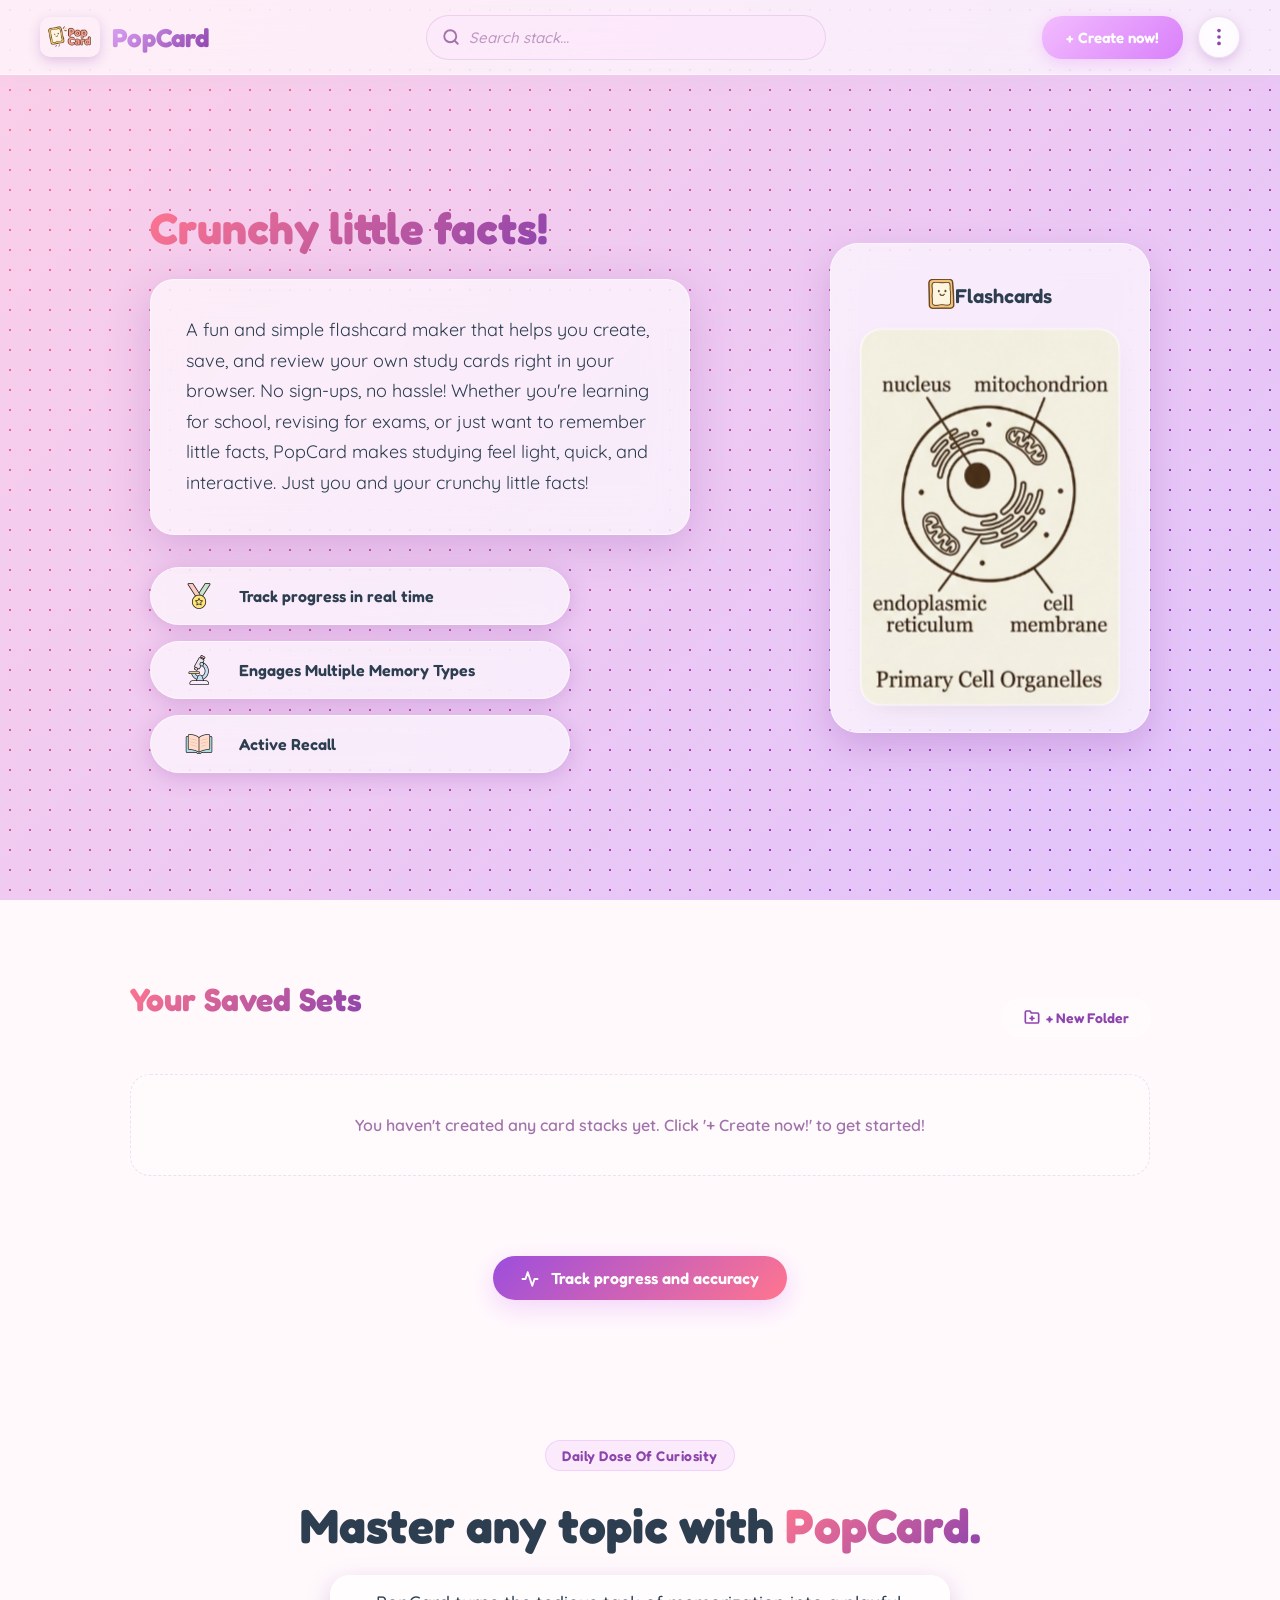
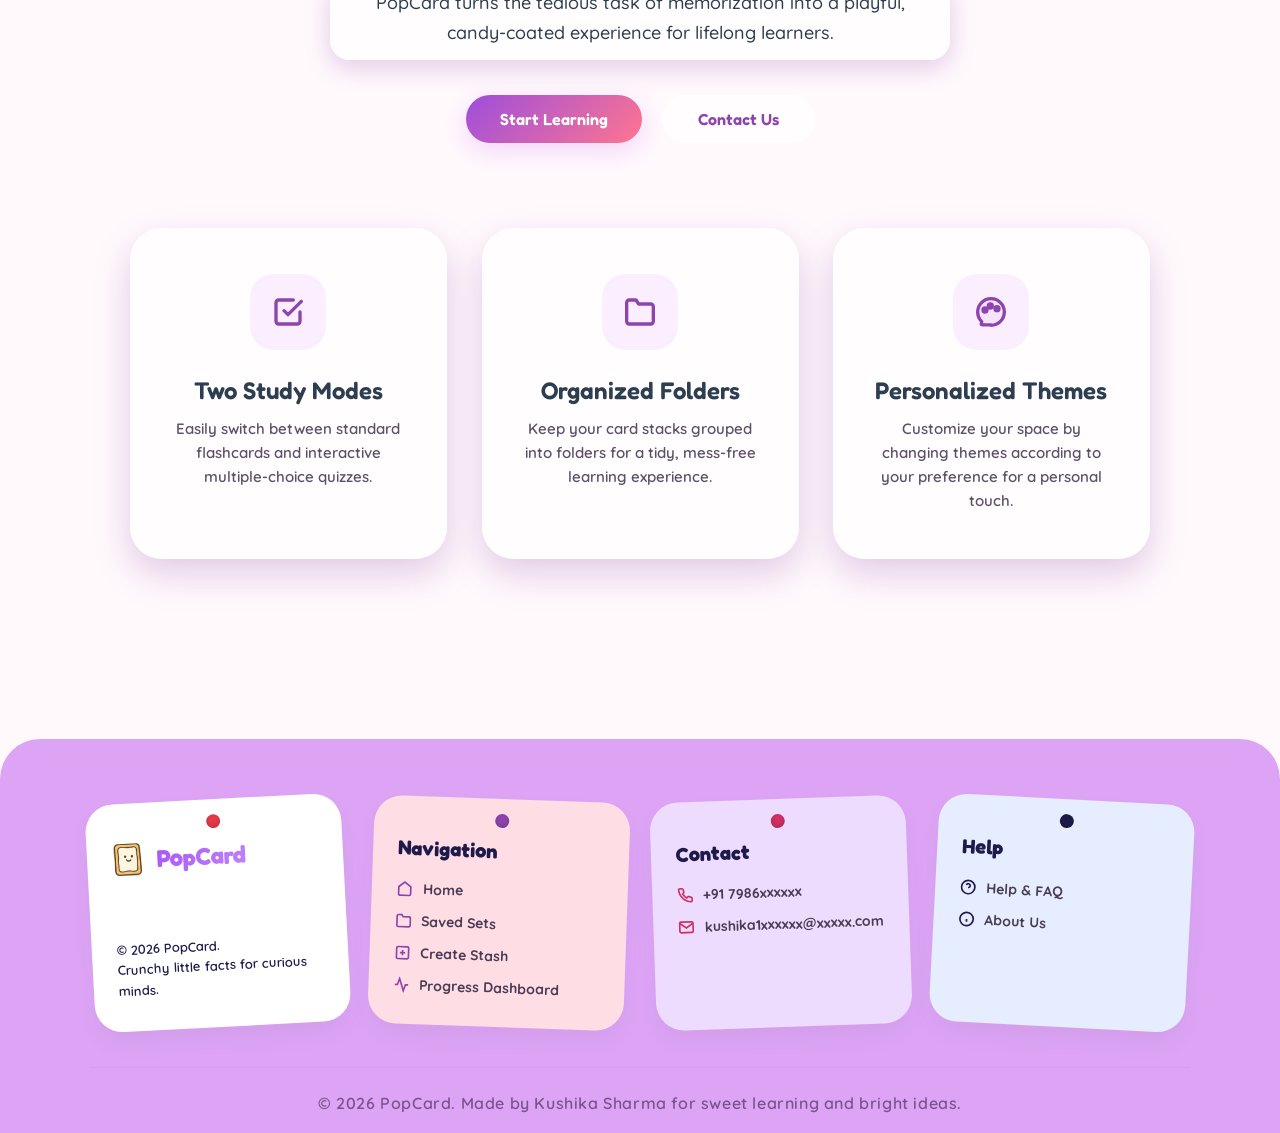
==== commit a9c1904a: "fixed the day tracking" ====
--- a/index.html
+++ b/index.html
@@ -432,15 +432,9 @@
         <span class="badges-count-badge" id="badges-unlocked-count">0 / 6 Unlocked</span>
       </div>
       <div class="badges-carousel-wrapper" style="position: relative; display: flex; align-items: center; width: 100%;">
-        <button class="badge-scroll-btn prev" onclick="scrollBadges(-1)">
-          <svg width="18" height="18" viewBox="0 0 24 24" fill="none" stroke="currentColor" stroke-width="2.5" stroke-linecap="round" stroke-linejoin="round"><polyline points="15 18 9 12 15 6"></polyline></svg>
-        </button>
-        <div class="badges-row" id="badges-row" style="width: 100%; overflow-x: auto; scrollbar-width: none; -ms-overflow-style: none;">
+        <div class="badges-row" id="badges-row" style="width: 100%;">
           <!-- Populated via JS -->
         </div>
-        <button class="badge-scroll-btn next" onclick="scrollBadges(1)">
-          <svg width="18" height="18" viewBox="0 0 24 24" fill="none" stroke="currentColor" stroke-width="2.5" stroke-linecap="round" stroke-linejoin="round"><polyline points="9 18 15 12 9 6"></polyline></svg>
-        </button>
       </div>
     </div>
 
@@ -948,6 +942,8 @@
             localStorage.removeItem('popcard_stats');
             localStorage.removeItem('popcard_deck_stats');
             localStorage.removeItem('popcard_monthly_stats');
+            localStorage.removeItem('popcard_badges');
+            localStorage.removeItem('popcard_badges_week');
 
             // Apply default lavender theme and reset UI
             THEMES.forEach(t => {
@@ -2818,8 +2814,7 @@
         { id: 'night_owl', name: 'Night Owl', desc: 'Reviewed between 9 PM & 4 AM', emoji: '🦉' },
         { id: 'early_bird', name: 'Early Bird', desc: 'Reviewed between 5 AM & 8 AM', emoji: '🌅' },
         { id: 'perfect_week', name: 'Perfect Week', desc: 'Achieved a 7-day streak', emoji: '🔥' },
-        { id: 'perfectionist', name: 'Perfectionist', desc: '100% on a 5+ card stack', emoji: '🎯' },
-        { id: 'card_hoarder', name: 'Card Hoarder', desc: 'Created 5 or more card stacks', emoji: '📦' }
+        { id: 'perfectionist', name: 'Perfectionist', desc: '100% on a 5+ card stack', emoji: '🎯' }
       ];
 
       window.showBadgeUnlockPopup = function(badge) {
@@ -2916,16 +2911,7 @@
           window.unlockBadge('perfect_week');
         }
 
-        // 2. Card Hoarder check
-        const decksStored = localStorage.getItem('popcard_decks');
-        if (decksStored) {
-          try {
-            const parsedDecks = JSON.parse(decksStored);
-            if (parsedDecks.length >= 5) {
-              window.unlockBadge('card_hoarder');
-            }
-          } catch(e) {}
-        }
+
 
         // Reload updated list
         const updatedUnlocked = JSON.parse(localStorage.getItem('popcard_badges') || '[]');
@@ -2951,11 +2937,13 @@
       window.renderWeeklyStats = function() {
         const chart = document.getElementById('main-stats-chart');
         const streakContainer = document.querySelector('.streak-circles');
+        const streakDaysContainer = document.querySelector('.streak-days');
         if (!chart || !streakContainer) return;
         
         const stats = JSON.parse(localStorage.getItem('popcard_stats') || '{}');
         chart.innerHTML = '';
         streakContainer.innerHTML = '';
+        if (streakDaysContainer) streakDaysContainer.innerHTML = '';
         
         let totalCards = 0;
         let totalCorrect = 0;
@@ -3059,6 +3047,18 @@
             circle.classList.add('empty');
           }
           streakContainer.appendChild(circle);
+
+          // Streak Day Label
+          if (streakDaysContainer) {
+            const daySpan = document.createElement('span');
+            const dayName = ['S','M','T','W','T','F','S'][dObj.getDay()];
+            daySpan.textContent = dayName;
+            if (dateStr === days[6]) {
+              daySpan.style.color = 'var(--theme-primary)';
+              daySpan.style.fontWeight = 'bold';
+            }
+            streakDaysContainer.appendChild(daySpan);
+          }
         });
       };
 
--- a/landing.css
+++ b/landing.css
@@ -3743,15 +3743,9 @@
 .badges-row {
   display: flex;
   gap: 16px;
-  overflow-x: auto;
+  justify-content: center;
+  flex-wrap: wrap;
   padding: 10px 4px 15px 4px;
-  scrollbar-width: none; /* Hide scrollbar for Firefox */
-  -ms-overflow-style: none; /* Hide scrollbar for IE/Edge */
-  -webkit-overflow-scrolling: touch;
-}
-
-.badges-row::-webkit-scrollbar {
-  display: none; /* Hide scrollbar for Chrome/Safari */
 }
 
 .badge-scroll-btn {
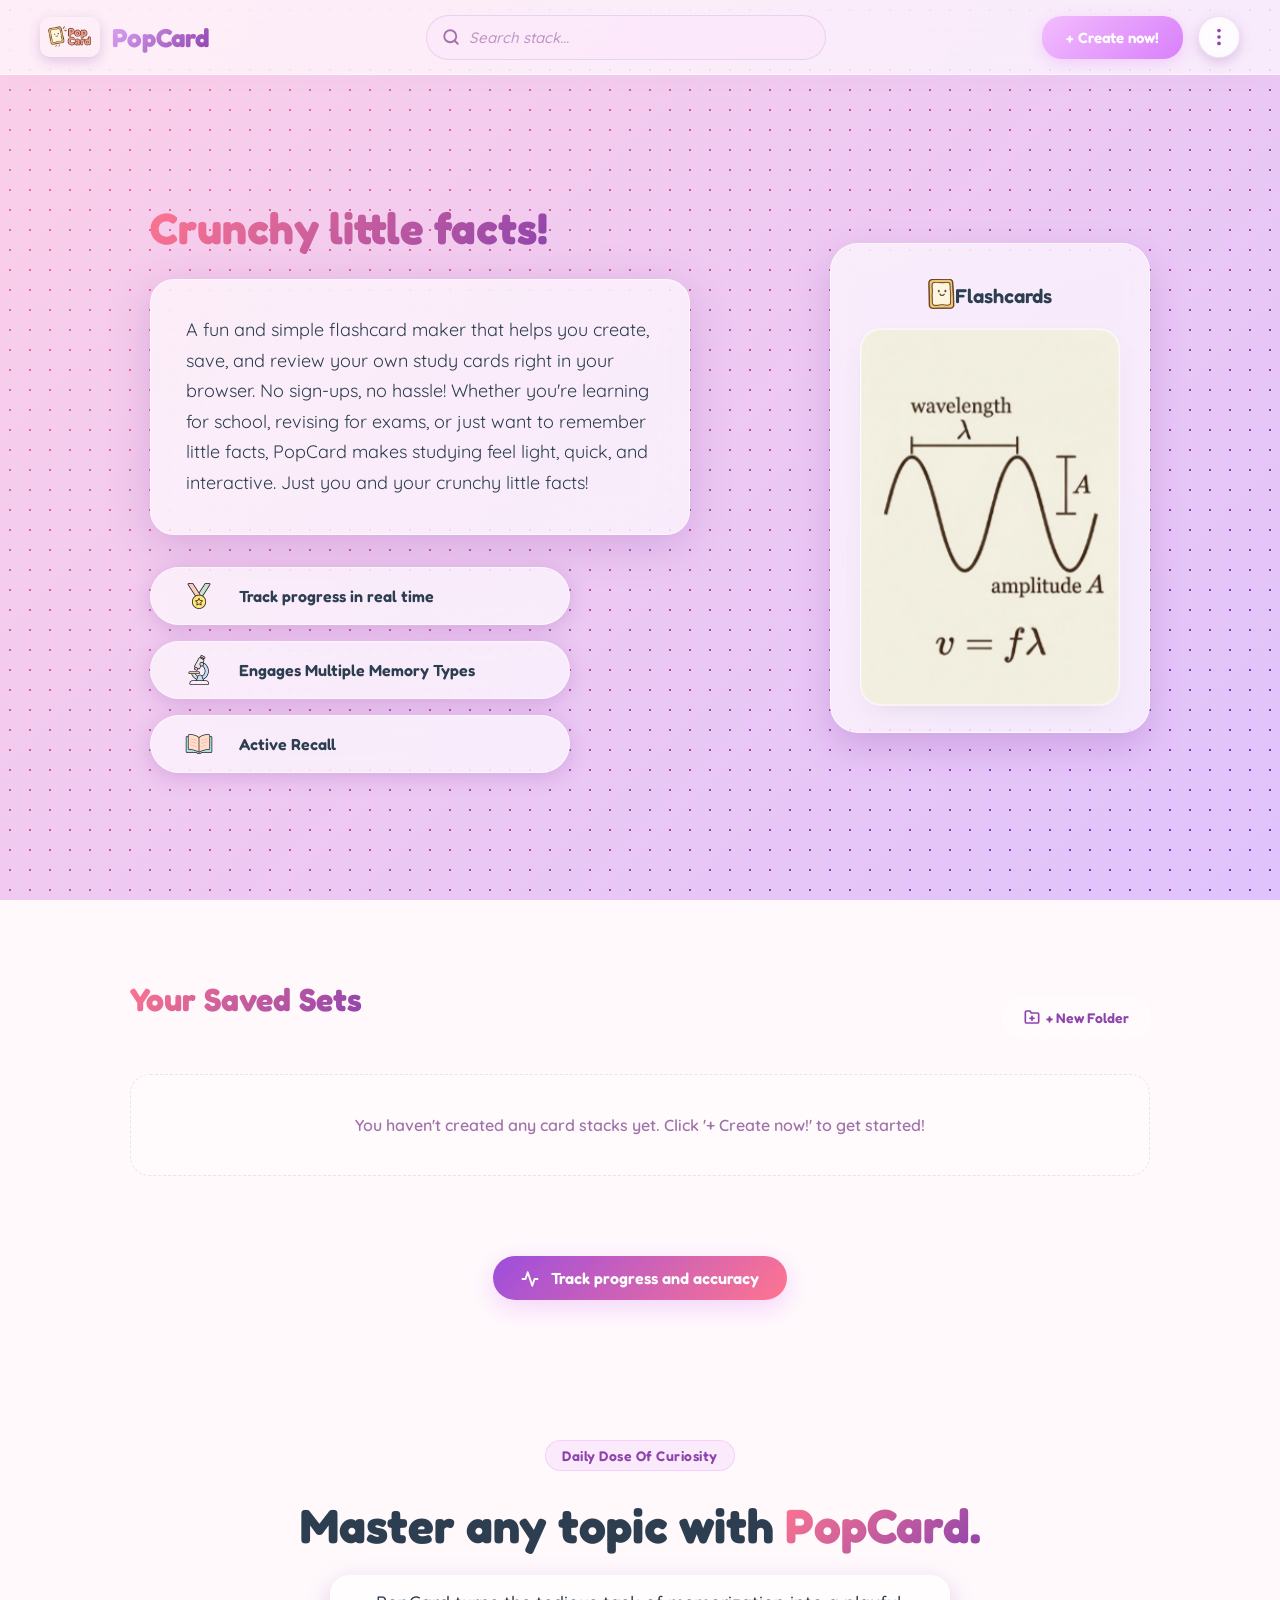
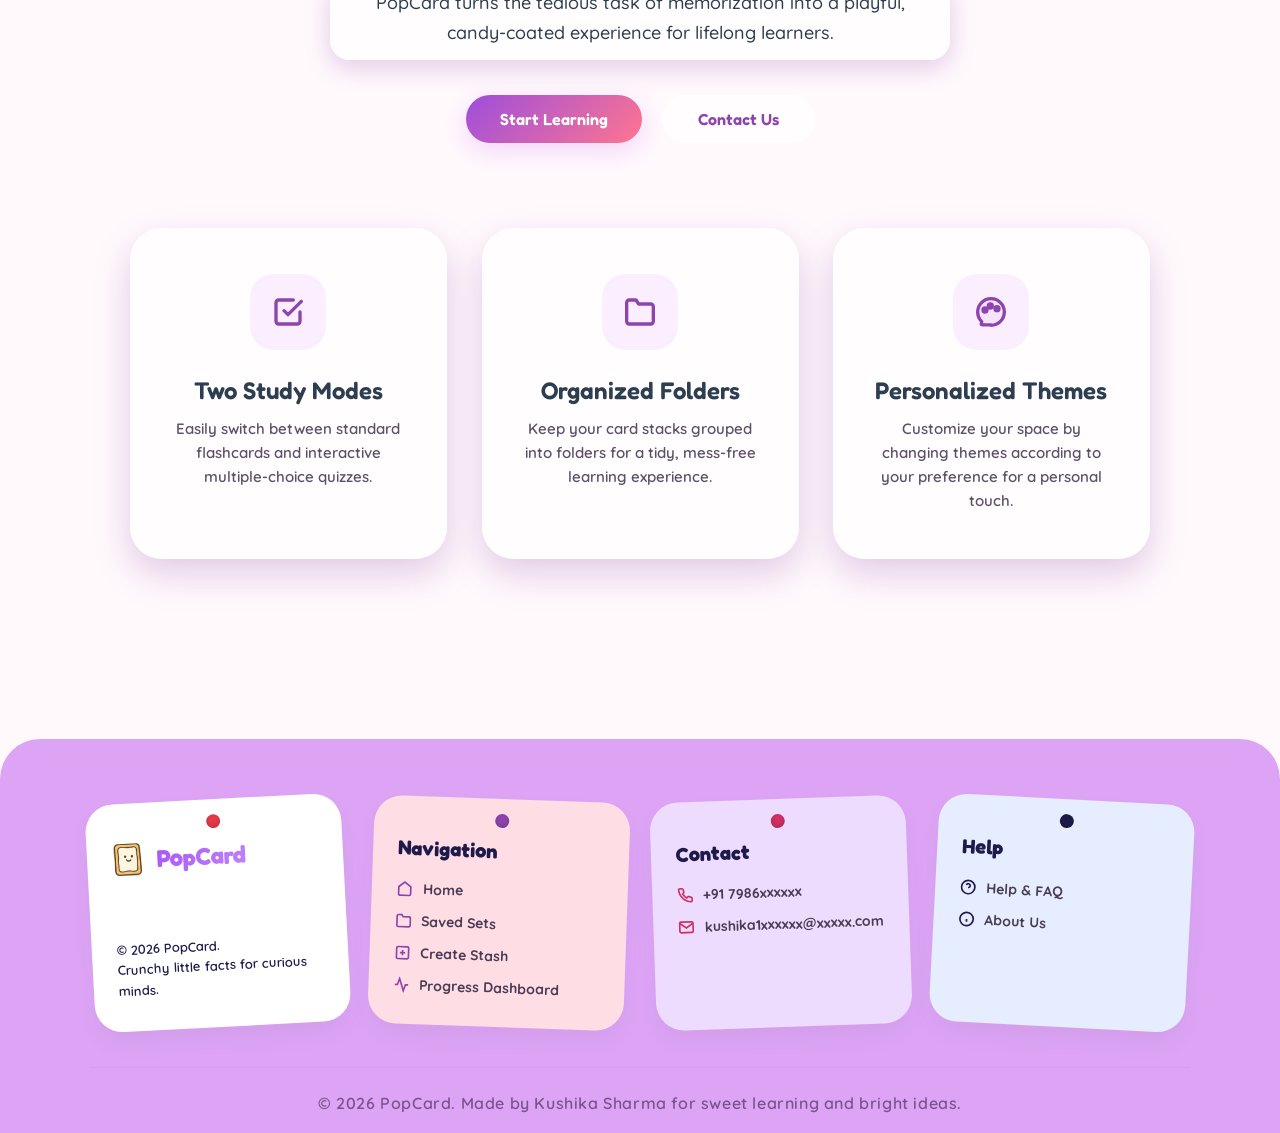
==== commit 870e338f: "minor tweaks" ====
--- a/index.html
+++ b/index.html
@@ -2952,15 +2952,22 @@
         let cardsToday = 0;
         let masteredThisMonth = 0;
 
-        // Generate last 7 days
+        // Generate current week (Monday to Sunday)
         const days = [];
         const todayObj = new Date();
+        const todayStr = todayObj.toISOString().split('T')[0];
         const currentMonthPrefix = todayObj.toISOString().slice(0, 7); // e.g. "2026-05"
 
-        for (let i = 6; i >= 0; i--) {
-          const d = new Date();
-          d.setDate(d.getDate() - i);
-          days.push(d.toISOString().split('T')[0]);
+        const getMonday = (d) => {
+          const day = d.getDay();
+          const diff = d.getDate() - day + (day === 0 ? -6 : 1);
+          return new Date(d.setDate(diff));
+        };
+        const monday = getMonday(new Date());
+        for (let i = 0; i < 7; i++) {
+          const nextDay = new Date(monday);
+          nextDay.setDate(monday.getDate() + i);
+          days.push(nextDay.toISOString().split('T')[0]);
         }
         
         const monthlyStats = JSON.parse(localStorage.getItem('popcard_monthly_stats') || '{}');
@@ -2973,7 +2980,7 @@
           totalCorrect += (stats[date].rawCorrect !== undefined ? stats[date].rawCorrect : stats[date].correct);
           totalAnswered += stats[date].total;
           
-          if (date === days[6]) {
+          if (date === todayStr) {
             // Today
             masteredToday = stats[date].correct;
             cardsToday = stats[date].total;
@@ -3016,13 +3023,13 @@
           const barFill = document.createElement('div');
           barFill.className = 'dashboard-chart-bar-fill';
           barFill.style.height = hasData ? `${pct}%` : '0%';
-          if (dateStr === days[6]) barFill.classList.add('today'); // highlight today
+          if (dateStr === todayStr) barFill.classList.add('today'); // highlight today
           
           const dateLabel = document.createElement('div');
           dateLabel.className = 'dashboard-chart-date';
           const dObj = new Date(dateStr);
           dateLabel.textContent = ['Sun','Mon','Tue','Wed','Thu','Fri','Sat'][dObj.getDay()];
-          if (dateStr === days[6]) dateLabel.classList.add('today');
+          if (dateStr === todayStr) dateLabel.classList.add('today');
           
           barContainer.appendChild(barFill);
           col.appendChild(barContainer);
@@ -3053,7 +3060,7 @@
             const daySpan = document.createElement('span');
             const dayName = ['S','M','T','W','T','F','S'][dObj.getDay()];
             daySpan.textContent = dayName;
-            if (dateStr === days[6]) {
+            if (dateStr === todayStr) {
               daySpan.style.color = 'var(--theme-primary)';
               daySpan.style.fontWeight = 'bold';
             }
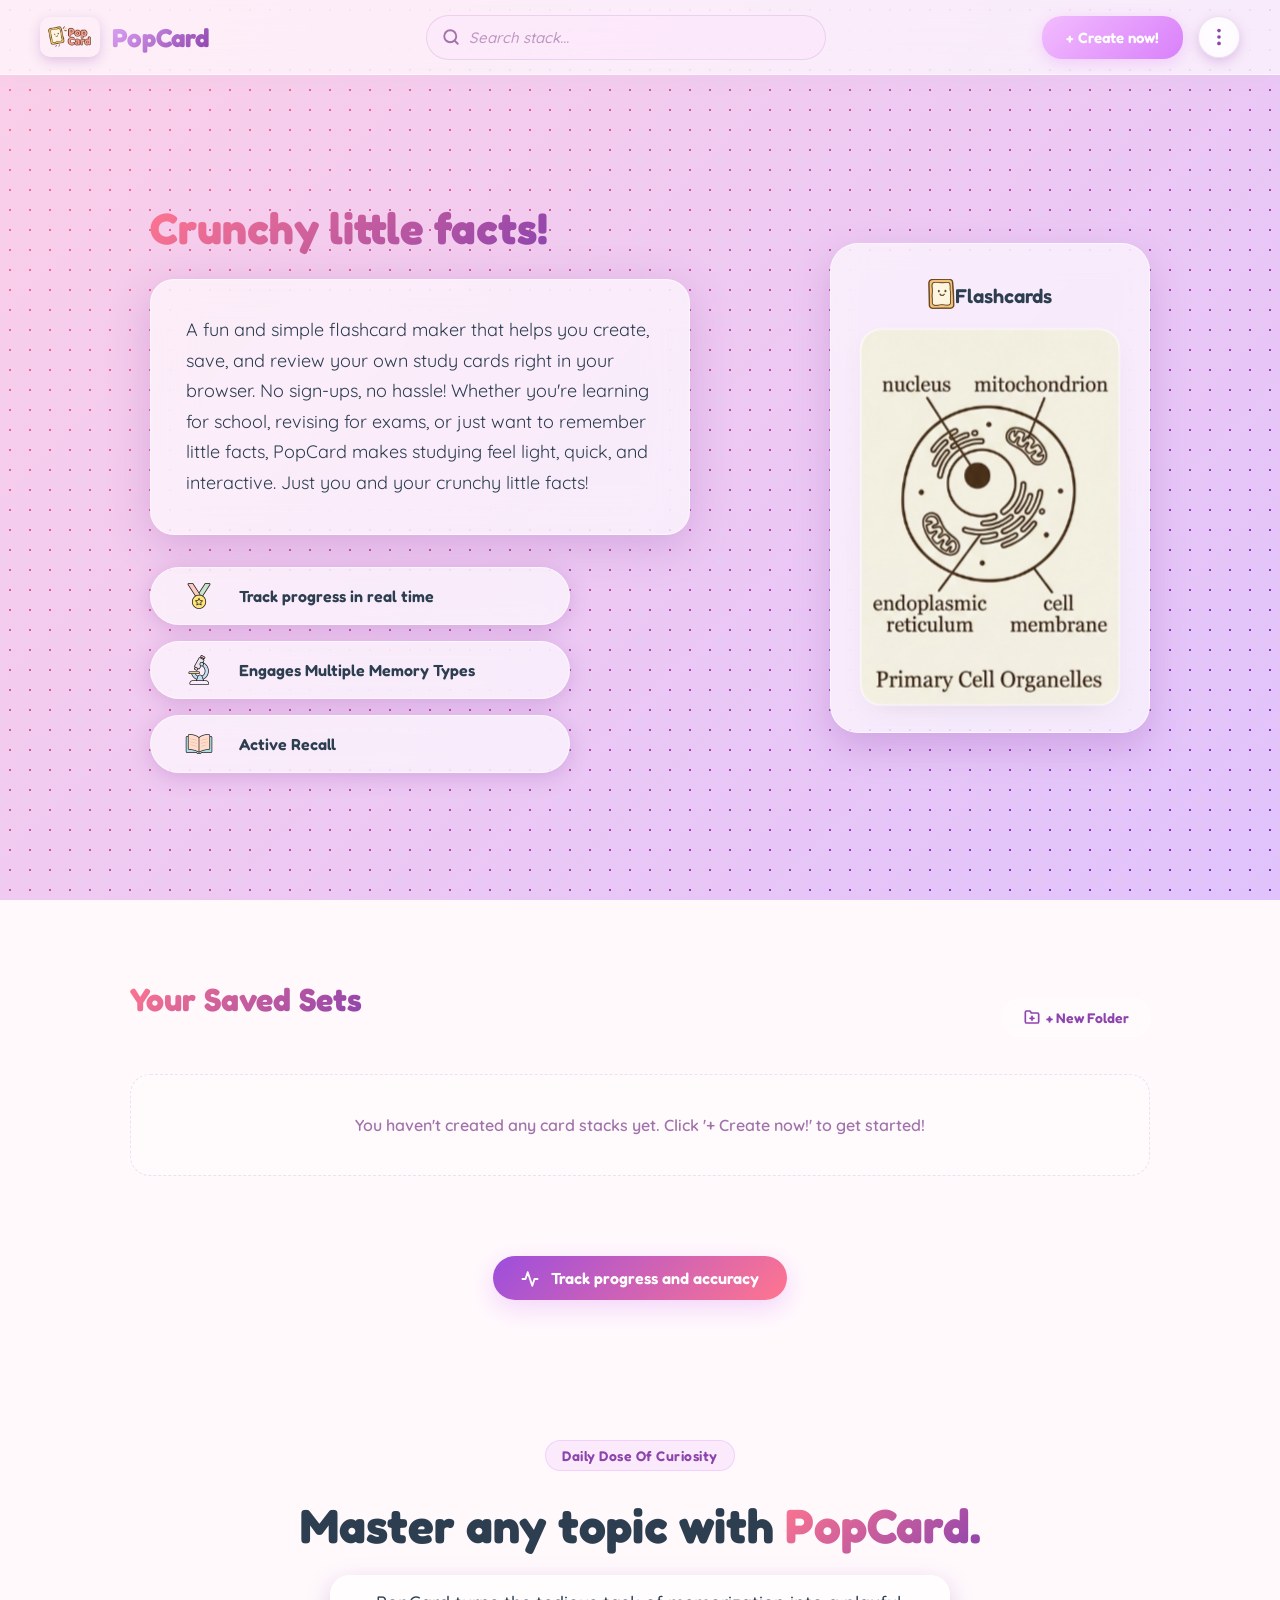
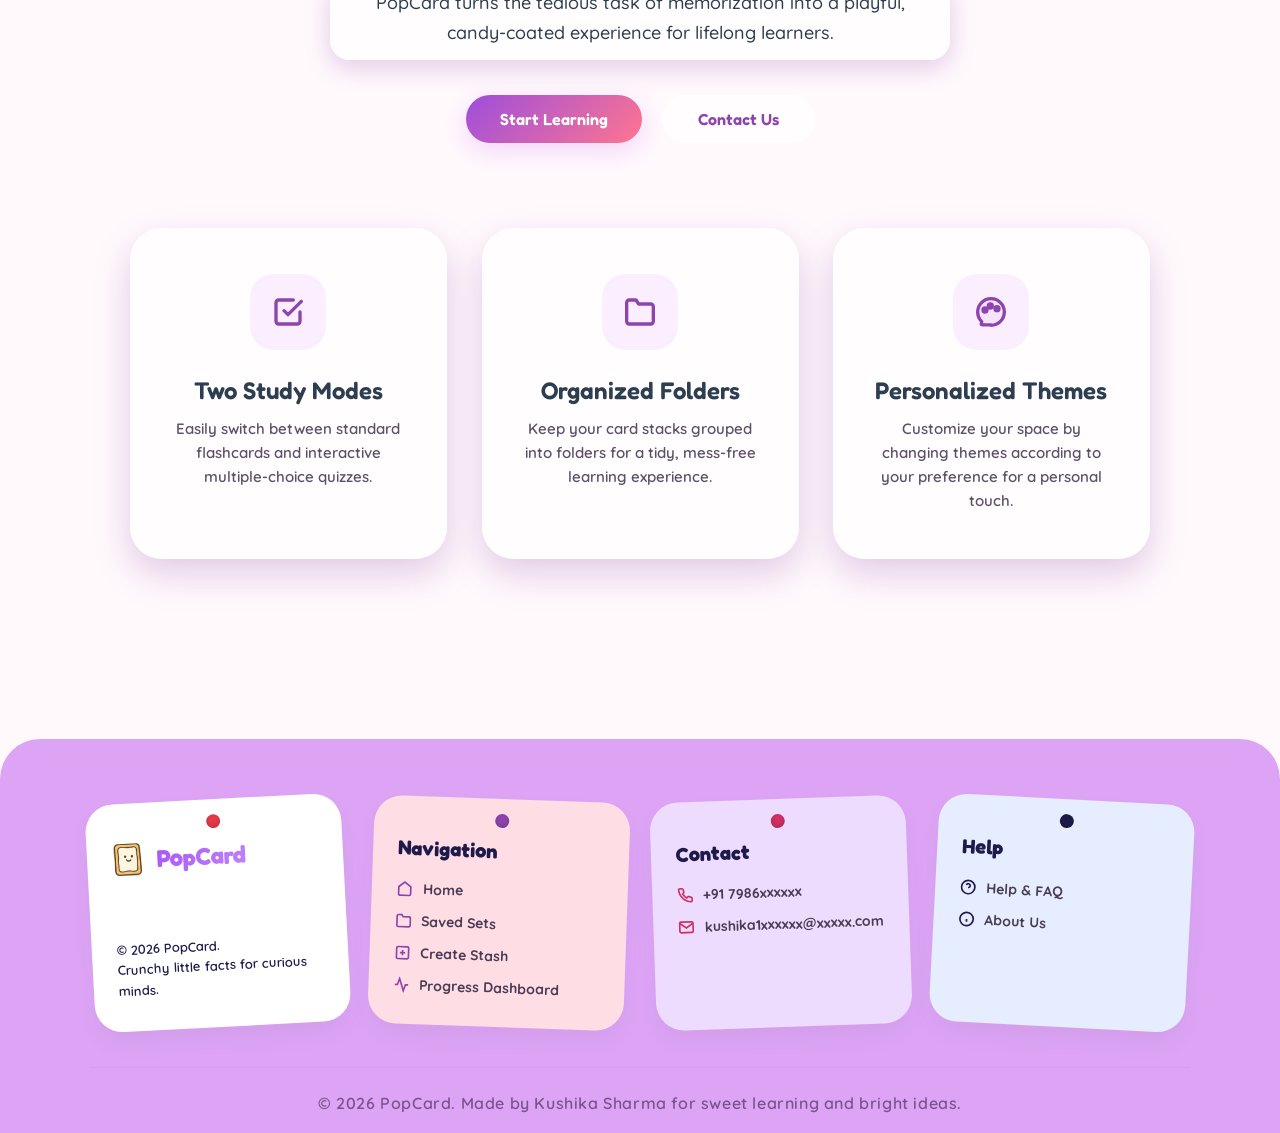
==== commit cd337f28: "fixed the acc tracker bar and the placeholder for reviews" ====
--- a/index.html
+++ b/index.html
@@ -359,18 +359,18 @@
     <div class="stats-top-row">
       <div class="stat-summary-card">
         <div class="stat-icon-wrapper"><svg width="20" height="20" viewBox="0 0 24 24" fill="none" stroke="var(--theme-primary)" stroke-width="2" stroke-linecap="round" stroke-linejoin="round"><path d="M21 16V8a2 2 0 0 0-1-1.73l-7-4a2 2 0 0 0-2 0l-7 4A2 2 0 0 0 3 8v8a2 2 0 0 0 1 1.73l7 4a2 2 0 0 0 2 0l7-4A2 2 0 0 0 21 16z"></path><polyline points="3.27 6.96 12 12.01 20.73 6.96"></polyline><line x1="12" y1="22.08" x2="12" y2="12"></line></svg></div>
-        <div class="stat-value" id="stat-cards-reviewed">--</div>
-        <div class="stat-label">Total Reviews</div>
+        <div class="stat-value" id="stat-cards-reviewed">0</div>
+        <div class="stat-label">Reviews Today</div>
       </div>
       <div class="stat-summary-card">
         <div class="stat-icon-wrapper"><svg width="20" height="20" viewBox="0 0 24 24" fill="none" stroke="var(--theme-primary)" stroke-width="2" stroke-linecap="round" stroke-linejoin="round"><circle cx="12" cy="12" r="10"></circle><circle cx="12" cy="12" r="6"></circle><circle cx="12" cy="12" r="2"></circle></svg></div>
-        <div class="stat-value" id="stat-avg-accuracy">--</div>
+        <div class="stat-value" id="stat-avg-accuracy">0%</div>
         <div class="stat-label">Avg. Accuracy</div>
       </div>
 
       <div class="stat-summary-card">
         <div class="stat-icon-wrapper"><svg width="20" height="20" viewBox="0 0 24 24" fill="none" stroke="var(--theme-primary)" stroke-width="2" stroke-linecap="round" stroke-linejoin="round"><path d="M22 10v6M2 10l10-5 10 5-10 5z"></path><path d="M6 12v5c3 3 9 3 12 0v-5"></path></svg></div>
-        <div class="stat-value" id="stat-mastered">--</div>
+        <div class="stat-value" id="stat-mastered">0</div>
         <div class="stat-label">Mastered Today</div>
       </div>
     </div>
@@ -380,7 +380,7 @@
         <div class="chart-header">
           <div>
             <h3>Accuracy Tracking</h3>
-            <p>Daily Performance (%) over last 7 days</p>
+            <p>Average Accuracy (%) over last 7 days</p>
           </div>
           <div class="chart-target">
             <span class="target-dot"></span> Target (90%)
@@ -2988,10 +2988,9 @@
         });
 
         // Top Metrics Updates
-        const hasAnyData = Object.keys(stats).length > 0;
-        document.getElementById('stat-cards-reviewed').textContent = hasAnyData ? totalCards.toLocaleString() : '--';
-        document.getElementById('stat-avg-accuracy').textContent = hasAnyData ? (totalAnswered > 0 ? Math.round((totalCorrect/totalAnswered)*100) + '%' : '0%') : '--';
-        document.getElementById('stat-mastered').textContent = hasAnyData ? masteredToday : '--';
+        document.getElementById('stat-cards-reviewed').textContent = cardsToday.toLocaleString();
+        document.getElementById('stat-avg-accuracy').textContent = totalAnswered > 0 ? Math.round((totalCorrect/totalAnswered)*100) + '%' : '0%';
+        document.getElementById('stat-mastered').textContent = masteredToday.toLocaleString();
         
         // Milestone Update
         const milestoneGoal = 100;
@@ -2999,10 +2998,10 @@
         const milestoneText = document.getElementById('milestone-text');
         const milestoneStatus = document.getElementById('milestone-status');
         if (milestoneBar && milestoneText && milestoneStatus) {
-          const pct = hasAnyData ? Math.min(100, Math.round((masteredThisMonth / milestoneGoal) * 100)) : 0;
+          const pct = Math.min(100, Math.round((masteredThisMonth / milestoneGoal) * 100));
           milestoneBar.style.width = pct + '%';
-          milestoneText.textContent = hasAnyData ? (masteredThisMonth + '/' + milestoneGoal) : '--/100';
-          milestoneStatus.textContent = hasAnyData ? (masteredThisMonth >= milestoneGoal ? 'Goal reached!' : 'Level up soon!') : 'Start reviewing!';
+          milestoneText.textContent = masteredThisMonth + '/' + milestoneGoal;
+          milestoneStatus.textContent = masteredThisMonth >= milestoneGoal ? 'Goal reached!' : 'Level up soon!';
         }
 
         // Render the Badge Showcase
@@ -3010,8 +3009,20 @@
 
         days.forEach(dateStr => {
           const dayData = stats[dateStr];
-          const pct = dayData && dayData.total > 0 ? Math.round(((dayData.rawCorrect !== undefined ? dayData.rawCorrect : dayData.correct) / dayData.total) * 100) : 0;
           const hasData = dayData && dayData.total > 0;
+          
+          let pct = 0;
+          if (hasData) {
+            let cumulativeCorrect = 0;
+            let cumulativeTotal = 0;
+            Object.keys(stats).forEach(date => {
+              if (date <= dateStr) {
+                cumulativeCorrect += (stats[date].rawCorrect !== undefined ? stats[date].rawCorrect : stats[date].correct);
+                cumulativeTotal += stats[date].total;
+              }
+            });
+            pct = cumulativeTotal > 0 ? Math.round((cumulativeCorrect / cumulativeTotal) * 100) : 0;
+          }
           
           // Chart Column
           const col = document.createElement('div');
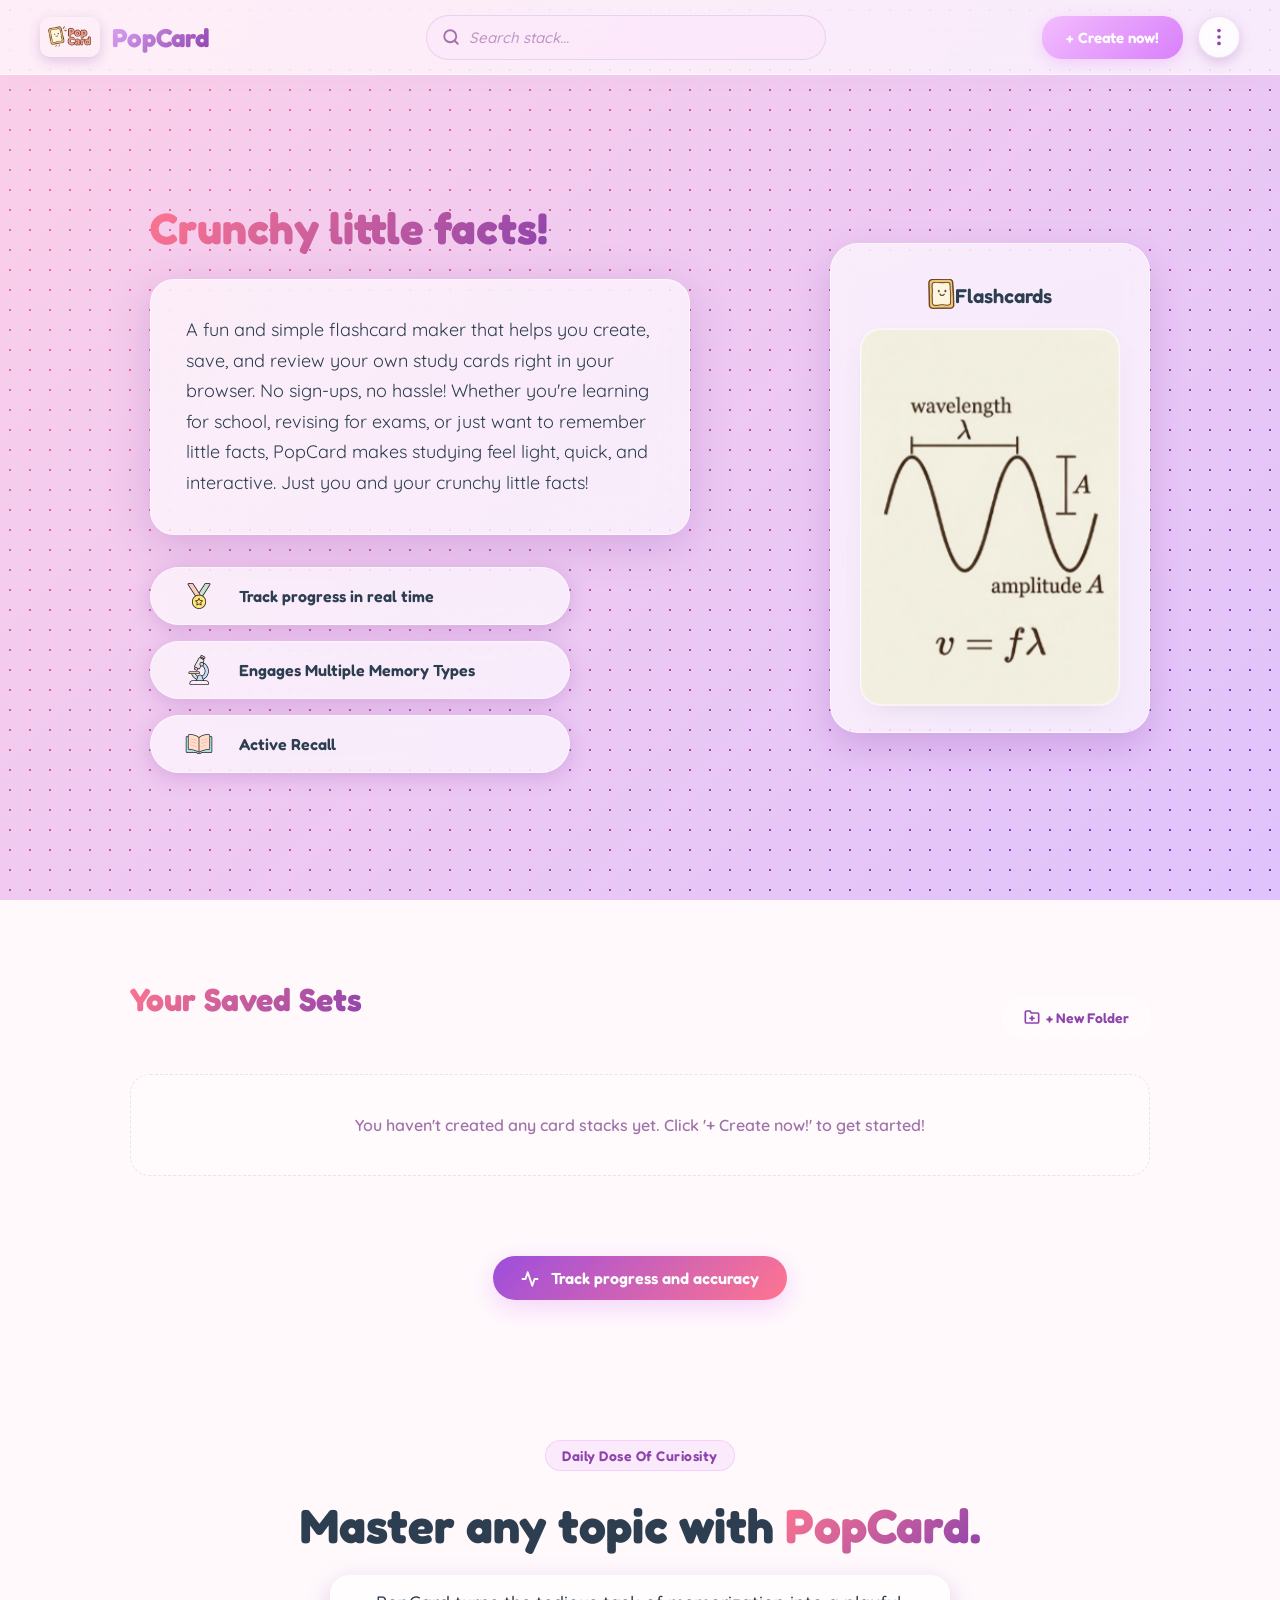
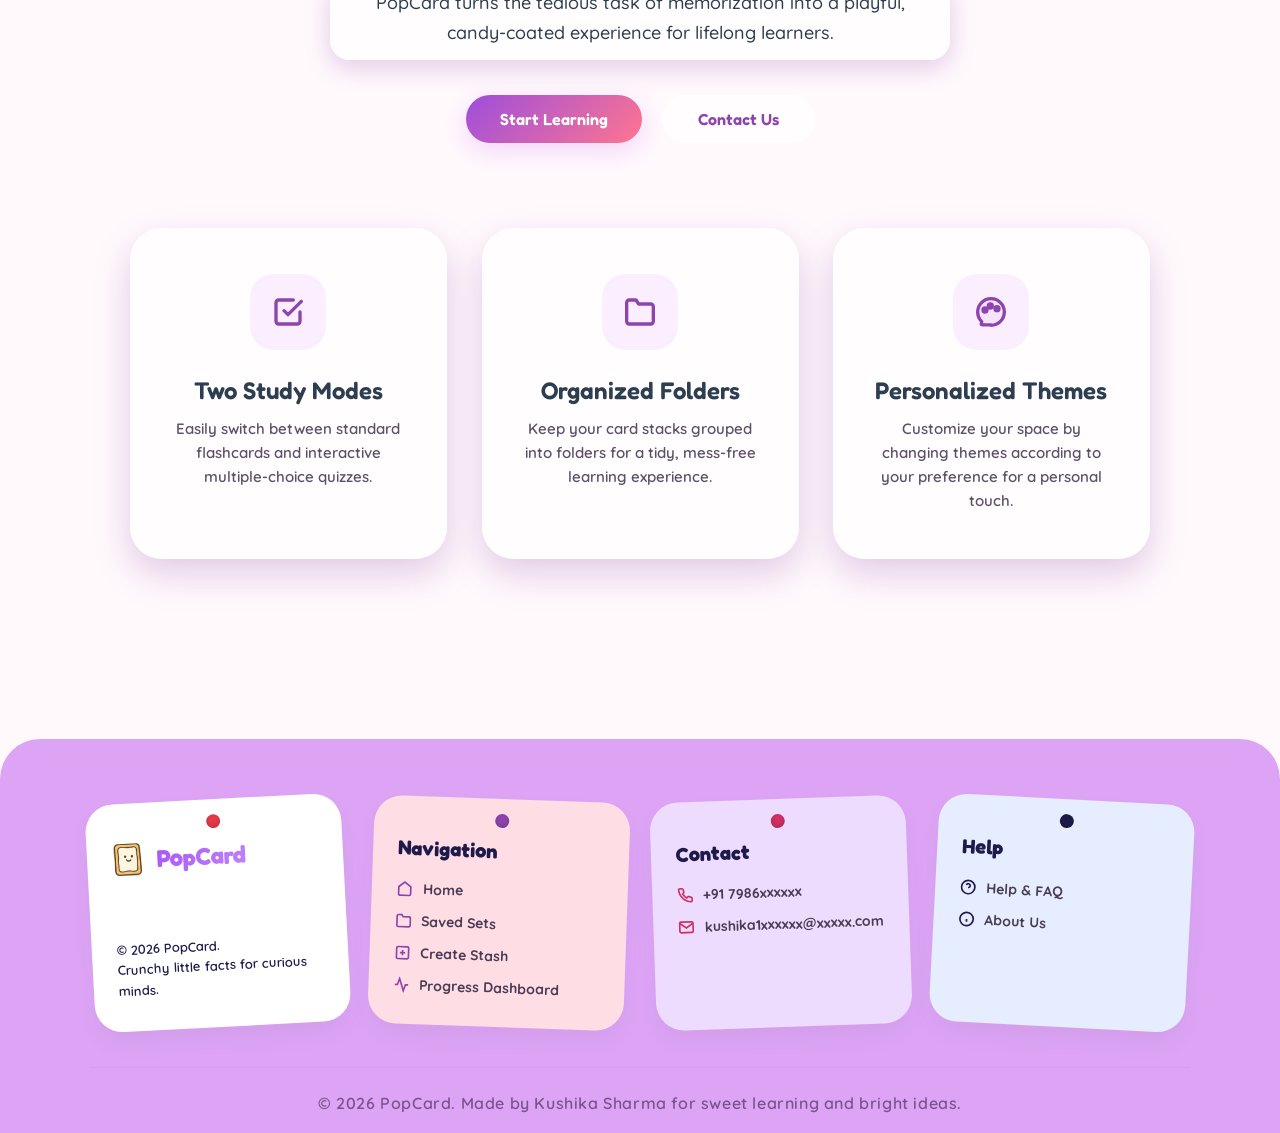
==== commit a990b935: "minor edit" ====
--- a/index.html
+++ b/index.html
@@ -2769,15 +2769,16 @@
         }
 
         // --- BADGE INTEGRATION: Save/Review Checks ---
-        // 1. Speed Demon (rolling 20 reviews in 1 minute)
-        let rolling = JSON.parse(sessionStorage.getItem('popcard_rolling_reviews') || '[]');
-        rolling.push(Date.now());
-        if (rolling.length > 20) {
-          rolling.shift();
-        }
-        sessionStorage.setItem('popcard_rolling_reviews', JSON.stringify(rolling));
-        if (rolling.length === 20 && (rolling[19] - rolling[0] <= 60000)) {
-          window.unlockBadge('speed_demon');
+        // 1. Synapse (correctly answer 10 cards in a row)
+        let streak = parseInt(sessionStorage.getItem('popcard_correct_streak') || '0', 10);
+        if (isCorrect) {
+          streak += 1;
+        } else {
+          streak = 0;
+        }
+        sessionStorage.setItem('popcard_correct_streak', streak);
+        if (streak >= 10) {
+          window.unlockBadge('synapse');
         }
 
         // 2. Night Owl (Between 9 PM and 4 AM)
@@ -2810,7 +2811,7 @@
 
       // --- BADGE SHOWCASE LOGIC ---
       const BADGES_CATALOG = [
-        { id: 'speed_demon', name: 'Speed Demon', desc: 'Reviewed 20 cards in 1 minute', emoji: '⚡' },
+        { id: 'synapse', name: 'Synapse', desc: 'Mastered 10 cards in a row', emoji: '🧠' },
         { id: 'night_owl', name: 'Night Owl', desc: 'Reviewed between 9 PM & 4 AM', emoji: '🦉' },
         { id: 'early_bird', name: 'Early Bird', desc: 'Reviewed between 5 AM & 8 AM', emoji: '🌅' },
         { id: 'perfect_week', name: 'Perfect Week', desc: 'Achieved a 7-day streak', emoji: '🔥' },
@@ -2973,23 +2974,21 @@
         const monthlyStats = JSON.parse(localStorage.getItem('popcard_monthly_stats') || '{}');
         masteredThisMonth = monthlyStats[currentMonthPrefix] ? monthlyStats[currentMonthPrefix].correct : 0;
 
-        // Calculate totals across all history for accurate averages
+        // Calculate totals for today
         Object.keys(stats).forEach(date => {
-          totalCards += stats[date].total;
-          // Use rawCorrect for accuracy if available, fallback to correct
-          totalCorrect += (stats[date].rawCorrect !== undefined ? stats[date].rawCorrect : stats[date].correct);
-          totalAnswered += stats[date].total;
-          
           if (date === todayStr) {
-            // Today
             masteredToday = stats[date].correct;
             cardsToday = stats[date].total;
           }
         });
 
-        // Top Metrics Updates
+        // Top Metrics Updates (Only today's accuracy)
+        const todayCorrect = stats[todayStr] ? (stats[todayStr].rawCorrect !== undefined ? stats[todayStr].rawCorrect : stats[todayStr].correct) : 0;
+        const todayAnswered = stats[todayStr] ? stats[todayStr].total : 0;
+        const todayAccuracy = todayAnswered > 0 ? Math.round((todayCorrect / todayAnswered) * 100) + '%' : '0%';
+
         document.getElementById('stat-cards-reviewed').textContent = cardsToday.toLocaleString();
-        document.getElementById('stat-avg-accuracy').textContent = totalAnswered > 0 ? Math.round((totalCorrect/totalAnswered)*100) + '%' : '0%';
+        document.getElementById('stat-avg-accuracy').textContent = todayAccuracy;
         document.getElementById('stat-mastered').textContent = masteredToday.toLocaleString();
         
         // Milestone Update
@@ -3013,15 +3012,9 @@
           
           let pct = 0;
           if (hasData) {
-            let cumulativeCorrect = 0;
-            let cumulativeTotal = 0;
-            Object.keys(stats).forEach(date => {
-              if (date <= dateStr) {
-                cumulativeCorrect += (stats[date].rawCorrect !== undefined ? stats[date].rawCorrect : stats[date].correct);
-                cumulativeTotal += stats[date].total;
-              }
-            });
-            pct = cumulativeTotal > 0 ? Math.round((cumulativeCorrect / cumulativeTotal) * 100) : 0;
+            const dayCorrect = dayData.rawCorrect !== undefined ? dayData.rawCorrect : dayData.correct;
+            const dayTotal = dayData.total;
+            pct = dayTotal > 0 ? Math.round((dayCorrect / dayTotal) * 100) : 0;
           }
           
           // Chart Column
